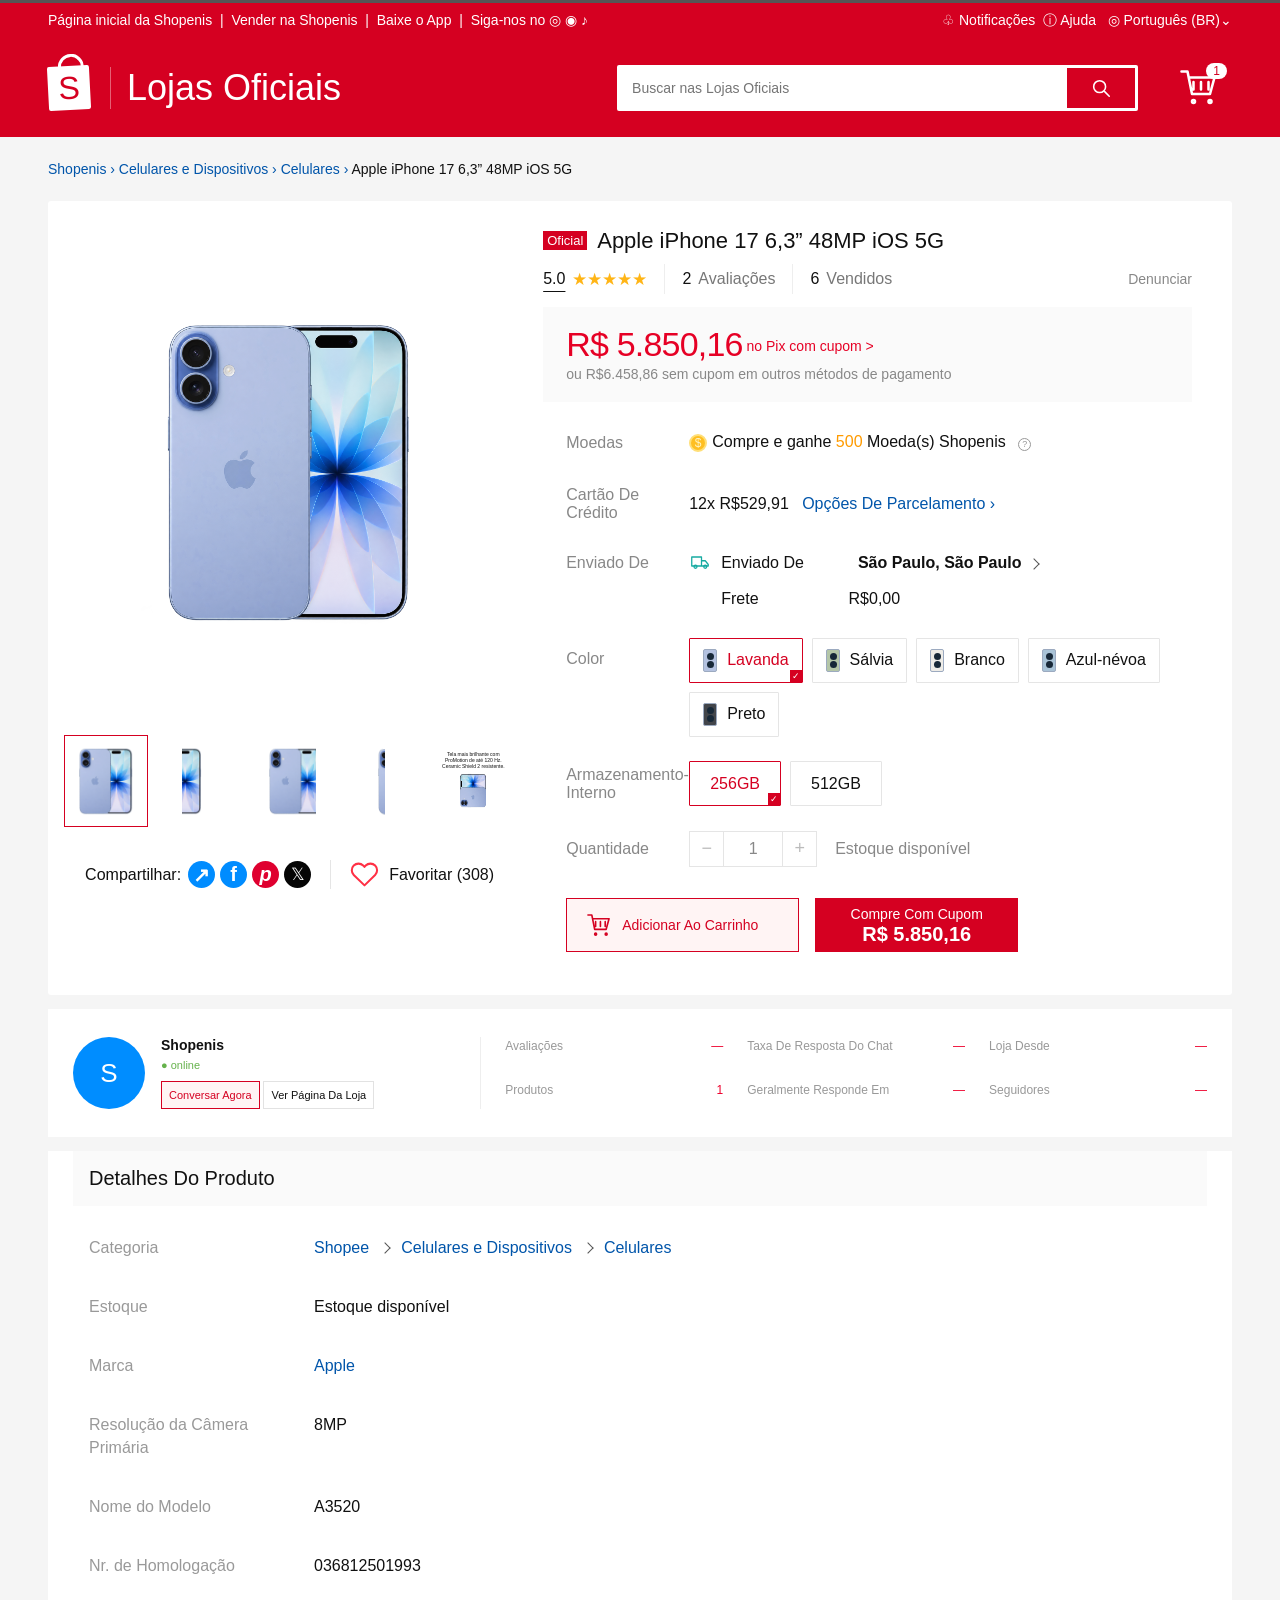
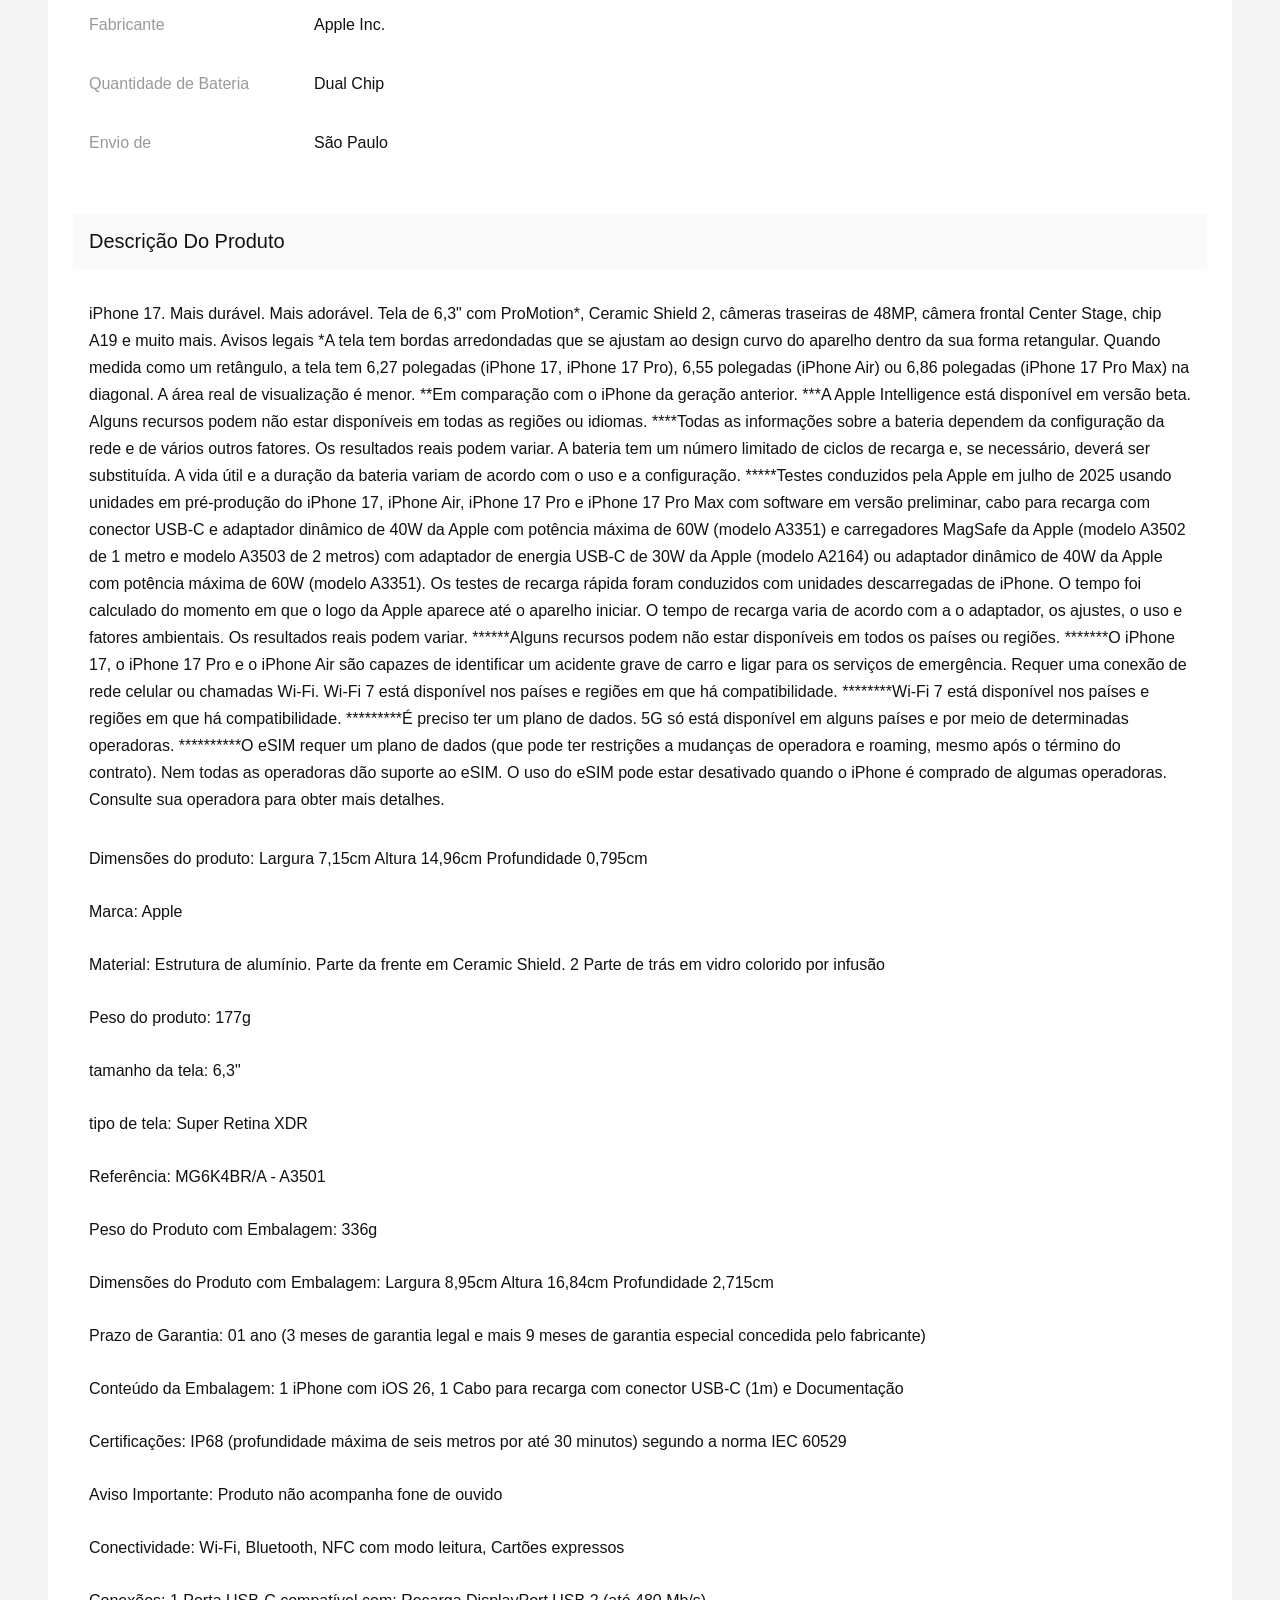
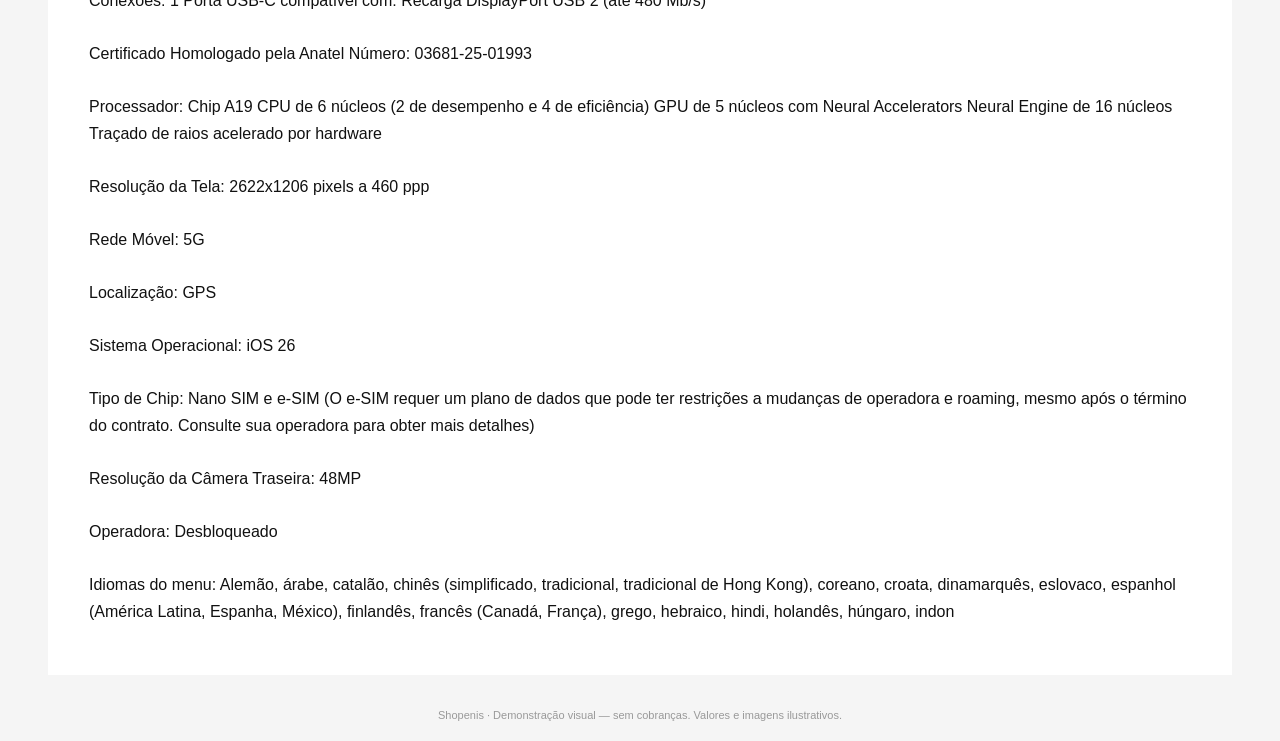
==== index.html @ 7eb9c3ce "Create Shopenis visual checkout with standalone HTML preview" ====
<!doctype html><html lang="pt-BR"><head><meta charset="UTF-8"><meta name="viewport" content="width=device-width,initial-scale=1"><title>Shopenis | iPhone 17</title><link rel="stylesheet" href="style.css"></head><body>
<header id="header"><div class="topbar wrap"><span>Página inicial da Shopenis &nbsp;|&nbsp; Vender na Shopenis &nbsp;|&nbsp; Baixe o App &nbsp;|&nbsp; Siga-nos no ◎ ◉ ♪</span><span>♧ Notificações &nbsp;ⓘ Ajuda &nbsp; ◎ Português (BR)⌄</span></div><div class="masthead wrap"><a href="./" class="brand"><span class="bag">S</span><span id="brand-title">Lojas Oficiais</span></a><span id="page-title"></span><form class="search" role="search"><input aria-label="Buscar na loja" placeholder="Buscar nas Lojas Oficiais"><button aria-label="Buscar"><svg class="icon" viewBox="0 0 24 24" aria-hidden="true"><circle cx="10.5" cy="10.5" r="6.5"/><path d="m16 16 5 5"/></svg></button></form><button id="cart-icon" aria-label="Ver carrinho"><svg class="icon" viewBox="0 0 24 24" aria-hidden="true"><circle cx="9" cy="21" r="1"/><circle cx="20" cy="21" r="1"/><path d="M1 1h4l3 15h12l3-11H6M9 8v5m5-5v5m5-5v5"/></svg><sup>1</sup></button></div></header>
<main class="wrap">
<section id="product"><p class="breadcrumb">Shopenis › Celulares e Dispositivos › Celulares › <span>Apple iPhone 17 6,3” 48MP iOS 5G</span></p><div class="product-panel white"><div class="gallery"><div class="product-art"><img id="product-image" class="product-image" src="assets/iphone-blue.png" alt="iPhone 17 azul-lavanda, vista frontal e traseira" width="1200" height="1234"></div><div class="thumbs"><button class="chosen" aria-label="Vista principal" data-view="pair"><img src="assets/iphone-blue.png" alt="" width="80" height="80"></button><button aria-label="Vista frontal" data-view="front"><span class="photo-crop front-crop"><img src="assets/iphone-blue.png" alt=""></span></button><button aria-label="Vista traseira" data-view="back"><span class="photo-crop back-crop"><img src="assets/iphone-blue.png" alt=""></span></button><button aria-label="Vista lateral" data-view="side"><span class="photo-crop side-crop"><img src="assets/iphone-blue.png" alt=""></span></button><button aria-label="Detalhe" data-view="detail"><span class="detail-thumb"><small>Tela mais brilhante com<br>ProMotion de até 120 Hz.<br>Ceramic Shield 2 resistente.</small><img src="assets/iphone-blue.png" alt=""></span></button></div><div class="social">Compartilhar: <span class="social-links"><a href="https://www.messenger.com/" aria-label="Messenger">↗</a><a href="https://www.facebook.com/" aria-label="Facebook">f</a><a href="https://www.pinterest.com/" aria-label="Pinterest">p</a><a href="https://x.com/" aria-label="X">𝕏</a></span><i></i><button id="favorite" aria-pressed="false"><svg class="icon" viewBox="0 0 24 24" aria-hidden="true"><path d="M20.8 4.6a5.5 5.5 0 0 0-7.8 0L12 5.7l-1.1-1.1a5.5 5.5 0 0 0-7.8 7.8L12 21l8.8-8.6a5.5 5.5 0 0 0 0-7.8Z"/></svg><span>Favoritar (308)</span></button></div></div><div class="product-info"><h1><small>Oficial</small> Apple iPhone 17 6,3” 48MP iOS 5G</h1><div class="reviews"><u>5.0</u> <span>★★★★★</span><i></i> 2 <em>Avaliações</em><i></i> 6 <em>Vendidos</em><button>Denunciar</button></div><div class="price-box"><div><strong id="price"></strong> <span>no Pix com cupom &gt;</span></div><small>ou R$6.458,86 sem cupom em outros métodos de pagamento</small></div><div class="info-row"><label>Moedas</label><div><span class="coin">$</span>Compre e ganhe <span class="gold">500</span> Moeda(s) Shopenis <span class="hint">?</span></div></div><div class="info-row"><label>Cartão De<br>Crédito</label><div>12x R$529,91 &nbsp; <a>Opções De Parcelamento ›</a></div></div><div class="info-row shipping"><label>Enviado De</label><div><p><svg class="icon" viewBox="0 0 24 24" aria-hidden="true"><path d="M1 4h13v12H1zM14 9h5l4 5v2h-9"/><circle cx="6" cy="17" r="2"/><circle cx="19" cy="17" r="2"/></svg> Enviado De <b>São Paulo, São Paulo <span class="breadcrumb-chevron"></span></b></p><p>Frete <span class="freight-price">R$0,00</span></p></div></div><div class="info-row"><label>Color</label><div id="colors" class="options"></div></div><div class="info-row"><label>Armazenamento-<br>Interno</label><div class="options"><button class="option selected" data-gb="256" aria-pressed="true">256GB</button><button class="option" data-gb="512" aria-pressed="false">512GB</button></div></div><div class="info-row"><label>Quantidade</label><div class="quantity"><button data-qty="-1" aria-label="Diminuir quantidade">−</button><span class="qty">1</span><button data-qty="1" aria-label="Aumentar quantidade">+</button><small>Estoque disponível</small></div></div><div class="buy-actions"><button class="outline" id="add-cart"><svg class="icon" viewBox="0 0 24 24" aria-hidden="true"><circle cx="9" cy="21" r="1"/><circle cx="20" cy="21" r="1"/><path d="M1 1h4l3 15h12l3-11H6M9 8v5m5-5v5m5-5v5"/></svg> Adicionar Ao Carrinho</button><button class="primary red" id="to-address">Compre Com Cupom<br><b class="buy-price"></b></button></div></div></div><div class="seller white"><div class="seller-name"><div class="avatar">S</div><div><b>Shopenis</b><small>● online</small><button class="outline">Conversar Agora</button> <button>Ver Página Da Loja</button></div></div><div class="seller-stats"><p>Avaliações <span>—</span></p><p>Taxa De Resposta Do Chat <span>—</span></p><p>Loja Desde <span>—</span></p><p>Produtos <span>1</span></p><p>Geralmente Responde Em <span>—</span></p><p>Seguidores <span>—</span></p></div></div><div class="details white"><h2>Detalhes Do Produto</h2><dl class="specifications">
<dt>Categoria</dt><dd><a href="https://shopee.com.br/">Shopee</a> <span class="breadcrumb-chevron" aria-hidden="true"></span> <a href="https://shopee.com.br/Celulares-e-Dispositivos-cat.11059988">Celulares e Dispositivos</a> <span class="breadcrumb-chevron" aria-hidden="true"></span> <a href="https://shopee.com.br/Celulares-cat.11059988.11060166">Celulares</a></dd>
<dt>Estoque</dt><dd>Estoque disponível</dd><dt>Marca</dt><dd><a href="https://shopee.com.br/search?brands=1189223">Apple</a></dd><dt>Resolução da Câmera Primária</dt><dd>8MP</dd><dt>Nome do Modelo</dt><dd>A3520</dd><dt>Nr. de Homologação</dt><dd>036812501993</dd><dt>Fabricante</dt><dd>Apple Inc.</dd><dt>Quantidade de Bateria</dt><dd>Dual Chip</dd><dt>Envio de</dt><dd>São Paulo</dd></dl>
<h2>Descrição Do Produto</h2><div class="product-description">
<p class="legal-copy">iPhone 17. Mais durável. Mais adorável. Tela de 6,3" com ProMotion*, Ceramic Shield 2, câmeras traseiras de 48MP, câmera frontal Center Stage, chip A19 e muito mais. Avisos legais *A tela tem bordas arredondadas que se ajustam ao design curvo do aparelho dentro da sua forma retangular. Quando medida como um retângulo, a tela tem 6,27 polegadas (iPhone 17, iPhone 17 Pro), 6,55 polegadas (iPhone Air) ou 6,86 polegadas (iPhone 17 Pro Max) na diagonal. A área real de visualização é menor. **Em comparação com o iPhone da geração anterior. ***A Apple Intelligence está disponível em versão beta. Alguns recursos podem não estar disponíveis em todas as regiões ou idiomas. ****Todas as informações sobre a bateria dependem da configuração da rede e de vários outros fatores. Os resultados reais podem variar. A bateria tem um número limitado de ciclos de recarga e, se necessário, deverá ser substituída. A vida útil e a duração da bateria variam de acordo com o uso e a configuração. *****Testes conduzidos pela Apple em julho de 2025 usando unidades em pré-produção do iPhone 17, iPhone Air, iPhone 17 Pro e iPhone 17 Pro Max com software em versão preliminar, cabo para recarga com conector USB-C e adaptador dinâmico de 40W da Apple com potência máxima de 60W (modelo A3351) e carregadores MagSafe da Apple (modelo A3502 de 1 metro e modelo A3503 de 2 metros) com adaptador de energia USB-C de 30W da Apple (modelo A2164) ou adaptador dinâmico de 40W da Apple com potência máxima de 60W (modelo A3351). Os testes de recarga rápida foram conduzidos com unidades descarregadas de iPhone. O tempo foi calculado do momento em que o logo da Apple aparece até o aparelho iniciar. O tempo de recarga varia de acordo com a o adaptador, os ajustes, o uso e fatores ambientais. Os resultados reais podem variar. ******Alguns recursos podem não estar disponíveis em todos os países ou regiões. *******O iPhone 17, o iPhone 17 Pro e o iPhone Air são capazes de identificar um acidente grave de carro e ligar para os serviços de emergência. Requer uma conexão de rede celular ou chamadas Wi-Fi. Wi-Fi 7 está disponível nos países e regiões em que há compatibilidade. ********Wi-Fi 7 está disponível nos países e regiões em que há compatibilidade. *********É preciso ter um plano de dados. 5G só está disponível em alguns países e por meio de determinadas operadoras. **********O eSIM requer um plano de dados (que pode ter restrições a mudanças de operadora e roaming, mesmo após o término do contrato). Nem todas as operadoras dão suporte ao eSIM. O uso do eSIM pode estar desativado quando o iPhone é comprado de algumas operadoras. Consulte sua operadora para obter mais detalhes.</p>
<p>Dimensões do produto: Largura 7,15cm Altura 14,96cm Profundidade 0,795cm</p>
<p>Marca: Apple</p>
<p>Material: Estrutura de alumínio. Parte da frente em Ceramic Shield. 2 Parte de trás em vidro colorido por infusão</p>
<p>Peso do produto: 177g</p>
<p>tamanho da tela: 6,3"</p>
<p>tipo de tela: Super Retina XDR</p>
<p>Referência: MG6K4BR/A - A3501</p>
<p>Peso do Produto com Embalagem: 336g</p>
<p>Dimensões do Produto com Embalagem: Largura 8,95cm Altura 16,84cm Profundidade 2,715cm</p>
<p>Prazo de Garantia: 01 ano (3 meses de garantia legal e mais 9 meses de garantia especial concedida pelo fabricante)</p>
<p>Conteúdo da Embalagem: 1 iPhone com iOS 26, 1 Cabo para recarga com conector USB‑C (1m) e Documentação</p>
<p>Certificações: IP68 (profundidade máxima de seis metros por até 30 minutos) segundo a norma IEC 60529</p>
<p>Aviso Importante: Produto não acompanha fone de ouvido</p>
<p>Conectividade: Wi-Fi, Bluetooth, NFC com modo leitura, Cartões expressos</p>
<p>Conexões: 1 Porta USB‑C compatível com: Recarga DisplayPort USB 2 (até 480 Mb/s)</p>
<p>Certificado Homologado pela Anatel Número: 03681-25-01993</p>
<p>Processador: Chip A19 CPU de 6 núcleos (2 de desempenho e 4 de eficiência) GPU de 5 núcleos com Neural Accelerators Neural Engine de 16 núcleos Traçado de raios acelerado por hardware</p>
<p>Resolução da Tela: 2622x1206 pixels a 460 ppp</p>
<p>Rede Móvel: 5G</p>
<p>Localização: GPS</p>
<p>Sistema Operacional: iOS 26</p>
<p>Tipo de Chip: Nano SIM e e-SIM (O e-SIM requer um plano de dados que pode ter restrições a mudanças de operadora e roaming, mesmo após o término do contrato. Consulte sua operadora para obter mais detalhes)</p>
<p>Resolução da Câmera Traseira: 48MP</p>
<p>Operadora: Desbloqueado</p>
<p>Idiomas do menu: Alemão, árabe, catalão, chinês (simplificado, tradicional, tradicional de Hong Kong), coreano, croata, dinamarquês, eslovaco, espanhol (América Latina, Espanha, México), finlandês, francês (Canadá, França), grego, hebraico, hindi, holandês, húngaro, indon</p>
</div></div></section>
<section id="cart" class="hidden"><div class="cart-head white"><span>□ &nbsp; Produtos</span><span>Preço Unitário</span><span>Quantidade</span><span>Preço Total</span><span>Ações</span></div><div class="white cart-body"><div class="store-line">☑ &nbsp; <small>Lojas Oficiais</small> Shopenis ▣</div><div class="cart-item"><div class="cart-product">☑ <span class="tiny-phone phone-color"></span> Apple iPhone 17 6,3” 48MP iOS 5G <small>Variações: <span class="variant"></span><button id="edit-product">Alterar</button></small></div><div class="unit-price"></div><div class="quantity"><button data-qty="-1">−</button><span class="qty">1</span><button data-qty="1">+</button></div><div class="total-price accent"></div><button id="remove-cart">Excluir</button></div><div class="coupon-line">♧ &nbsp; Adicione o código do cupom de loja</div></div><div class="cart-bottom white"><div>♧ &nbsp; Cupom de Desconto <span>Cupom de Frete &nbsp; | &nbsp; Trocar cupom</span></div><div class="coins">□ &nbsp; 🟡 Moedas Shopenis &emsp; Saldo de moedas insuficiente</div><div class="cart-total"><span>☑ &nbsp; Selecionar Tudo (1)</span><div>Total (<span class="qty">1</span> item): <strong class="total-price accent"></strong> <button class="primary" id="cart-continue">Continuar</button></div></div></div></section>
<section id="checkout" class="hidden"><div class="address-block white"><h2>📍 Endereço De Entrega</h2><p id="delivery-text"></p><button class="link" id="change-address">Trocar</button></div><div class="order white"><div class="order-head"><h2>Produtos Pedidos</h2><span>Preço unitário</span><span>Quantia</span><span>Subtotal de itens</span></div><div class="store-line"><small>Lojas Oficiais</small> Shopenis &emsp; <a>▣ conversar agora</a></div><div class="order-item"><div><span class="tiny-phone phone-color"></span> Apple iPhone 17 6,3” 48MP iOS 5G <small class="variant"></small></div><span class="unit-price"></span><span class="qty">1</span><span class="total-price"></span></div><div class="order-coupon">Selecione Cupom</div><div class="order-message"><span>Mensagem para o vendedor: <input placeholder="Digite aqui" aria-label="Mensagem para o vendedor"></span><span>Frete &emsp; R$0,00</span></div><div class="order-total">Total do Pedido (<span class="qty">1</span> item): &nbsp; <strong class="total-price accent"></strong></div></div><div class="white checkout-row"><h2>CPF</h2><span>Será solicitado no pagamento</span></div><div class="white"><div class="checkout-row"><h2>♧ Cupom de Desconto</h2><span>Selecione Cupom</span></div><div class="checkout-row coins"><h2>🟡 Moedas Shopenis</h2><span>Sem moedas para aplicar</span></div></div><div class="payment white"><div class="payment-top"><h2>Método de pagamento</h2><div class="payment-options"><button class="option" data-payment="Google Pay Pix">▣ Google Pay Pix</button><button class="option" data-payment="Google Pay">▣ Google Pay</button><button class="option" data-payment="Combinar 2 Cartões">▣ Combinar 2 Cartões</button><button class="option selected" data-payment="Pix" aria-pressed="true">▣ Pix</button><button class="option" data-payment="Cartão de Crédito">▣ Cartão de Crédito</button><button class="option" data-payment="Cartão Débito Virtual CAIXA Elo">Cartão Débito Virtual CAIXA Elo</button><button class="option" data-payment="Boleto Bancário">▣ Boleto Bancário</button></div></div><div class="payment-detail"><span>◯</span><span class="payment-symbol">◈</span><span id="payment-name">Pix</span></div><div class="payment-final"><span>Total do pagamento <strong class="total-price accent"></strong></span><button class="primary" id="finish">Fazer pedido</button></div><p id="result" role="status"></p></div><button class="link back-product">← Voltar ao produto</button></section>
<footer>Shopenis · Demonstração visual — sem cobranças. Valores e imagens ilustrativos.</footer></main>
<dialog id="address-dialog" aria-labelledby="address-title"><form id="address-form"><h2 id="address-title">Novo Endereço</h2><p>Para realizar o pedido, adicione um endereço de entrega</p><div class="fields"><input name="name" autocomplete="name" aria-label="Nome completo" placeholder="Nome Completo" required minlength="3"><input name="phone" autocomplete="tel" type="tel" aria-label="Número de telefone" placeholder="Número de Telefone" required pattern="[0-9 ()+\-]{10,20}"><input class="full" name="cep" autocomplete="postal-code" aria-label="CEP" placeholder="CEP" required pattern="[0-9]{5}-?[0-9]{3}" maxlength="9"><input class="full" name="city" aria-label="Estado e cidade" placeholder="Estado - Cidade" required><input class="full" name="district" aria-label="Bairro" placeholder="Bairro" required><input class="full" name="street" autocomplete="address-line1" aria-label="Rua ou avenida" placeholder="Rua / Avenida" required><div class="number full"><input name="number" aria-label="Número" placeholder="Número" required><label><input id="no-number" type="checkbox"> Sem Número</label></div><input class="full" name="extra" aria-label="Complemento" placeholder="Complemento"></div><div class="dialog-actions"><button type="button" id="cancel-address">Cancelar</button><button class="primary">Enviar</button></div></form></dialog><script src="app.js"></script></body></html>
---- style.css ----
*{box-sizing:border-box}body{margin:0;background:#f5f5f5;color:#111;font:14px Arial,Helvetica,sans-serif}button,input{font:inherit}button{cursor:pointer;background:white;border:1px solid #e2e2e2;color:inherit;padding:9px 14px}button:hover{filter:brightness(.98)}a,.link{color:#0055aa;text-decoration:none;cursor:pointer}.wrap{width:calc(100% - 96px);max-width:1400px;margin:auto}header{background:#d50021;color:white;border-top:3px solid #555}.topbar{display:flex;justify-content:space-between;height:36px;align-items:flex-start;padding-top:9px;font-size:14px;white-space:nowrap;gap:20px}.masthead{height:98px;display:flex;align-items:center;gap:26px}.brand{color:inherit;display:flex;align-items:center;gap:20px;font-size:36px;white-space:nowrap;font-weight:500}.bag{display:inline-flex;align-items:center;justify-content:center;width:42px;height:44px;background:white;color:#d50021;font-size:32px;position:relative;border-radius:2px;transform:rotate(-3deg)}.bag:before{content:'';position:absolute;width:20px;height:17px;border:3px solid white;border-bottom:0;border-radius:14px 14px 0 0;left:11px;top:-12px}.brand>span+span{border-left:1px solid #ffffff60;padding-left:16px}.search{margin-left:auto;width:44%;display:flex;background:white;padding:3px;height:46px;border-radius:2px}.search input{border:0;flex:1;min-width:0;padding:10px 12px;font-size:14px;outline:none}.search button{background:#d50021;color:white;border:0;width:68px;display:grid;place-items:center;padding:0}.icon{width:22px;height:22px;display:inline-block;vertical-align:middle;fill:none;stroke:currentColor;stroke-width:1.7;stroke-linecap:round;stroke-linejoin:round}#cart-icon{background:transparent;border:0;color:white;position:relative;padding:10px 16px}#cart-icon .icon{width:36px;height:36px}sup{font-size:12px;background:white;color:#d50021;border-radius:20px;position:absolute;right:5px;top:3px;padding:1px 7px}.breadcrumb{font-size:14px;color:#0055aa;margin:23px 0;line-height:18px}.breadcrumb span{color:#111}.white{background:white;margin-bottom:14px}.product-panel{display:grid;grid-template-columns:39% minmax(0,1fr);gap:24px;padding:26px 40px 29px 16px;min-height:794px;border-radius:3px}.product-info{padding:0}h1{font-size:22px;line-height:28px;font-weight:500;margin:0 0 10px}h1 small,.store-line small{background:#d50021;color:white;font-size:13px;padding:2px 4px;margin-right:5px;vertical-align:3px}.reviews{display:flex;gap:7px;align-items:center;font-size:16px;height:28px}.reviews u{text-underline-offset:7px}.reviews>span{color:#ffb516;letter-spacing:0;font-size:17px}.reviews em{font-style:normal;color:#777;font-size:16px}.reviews i{height:30px;border-left:1px solid #eee;margin:0 10px}.reviews button{margin-left:auto;border:0;color:#888;font-size:14px;padding:0}.price-box{background:#fafafa;padding:17px 23px;margin:14px 0 10px;min-height:93px}.price-box strong{font-size:34px;line-height:40px;color:#e60025;font-weight:500;letter-spacing:-.8px}.price-box span{font-size:14px;color:#e60025;vertical-align:5px}.price-box small{color:#888;font-size:14px;line-height:21px}.info-row{display:flex;align-items:center;min-height:64px;padding:12px 23px;font-size:14px}.info-row>label{color:#888;width:123px;flex-shrink:0;line-height:18px}.gold{color:#ff9b00}.coin{background:#ffbf21;border:2px solid #ffdf78;color:#fff4c4;width:18px;height:18px;display:inline-flex;align-items:center;justify-content:center;border-radius:50%;font-size:12px;vertical-align:middle;margin-right:5px}.hint{color:#999;border:1px solid #999;border-radius:50%;font-size:9px;display:inline-grid;place-items:center;width:13px;height:13px;margin-left:8px}.shipping{align-items:flex-start;padding-top:20px;padding-bottom:15px;min-height:107px}.shipping p{margin:0 0 18px;display:flex;align-items:center;gap:10px}.shipping p:last-child{margin-left:32px;margin-bottom:0}.shipping b{font-weight:600;color:#111;margin-left:32px}.shipping .icon{color:#16aaa1;width:22px;height:18px}.shipping .freight-price{margin-left:80px}.options{display:flex;flex-wrap:wrap;gap:9px}.option{padding:12px 20px;border:1px solid #e5e5e5;background:white;font-size:14px;position:relative;min-height:45px;border-radius:1px;line-height:19px}.option.selected{border-color:#d50021;color:#d50021}.option.selected:after{content:'✓';position:absolute;right:0;bottom:0;background:#d50021;color:white;font-size:9px;padding:0 2px;line-height:12px}.option .tiny-phone{margin-right:10px;width:14px;height:23px;border-radius:2px;vertical-align:middle}#colors{max-width:490px}#colors .option{padding:10px 13px}.quantity{display:flex;align-items:center}.quantity button,.quantity>.qty{height:36px;width:35px;padding:6px;border:1px solid #e5e5e5;text-align:center;color:#bbb;font-size:18px}.quantity .qty{border-left:0;border-right:0;width:58px;color:#888;line-height:22px;font-size:16px}.quantity small{font-size:14px;color:#888;margin-left:18px}.buy-actions{display:flex;gap:16px;margin:20px 23px 0}.primary{background:#f34b2b;border:1px solid #f34b2b;color:white;min-height:40px;padding:10px 28px}.primary.red{background:#d50021;border-color:#d50021;min-width:203px;padding:5px 23px;font-size:14px;line-height:20px}.buy-price{font-size:20px}.outline{border:1px solid #d50021;color:#d50021;background:#fff4f4}.buy-actions .outline{font-size:14px;min-height:54px;display:flex;align-items:center;gap:12px;padding:12px 20px}.buy-actions .icon{width:23px;height:23px}.gallery{min-width:0}.product-art{height:490px;position:relative;display:flex;justify-content:center;align-items:center;isolation:isolate}.product-image{width:100%;height:100%;object-fit:contain;padding:44px 65px 48px;display:block}.phone-back{height:355px;width:174px;background:linear-gradient(120deg,#cad6ed,#9eafca);border:2px solid #8693ac;border-radius:30px;z-index:2;position:relative;box-shadow:inset 2px 0 3px white,2px 2px 3px #999}.phone-front{height:355px;width:170px;border:4px solid #222;border-radius:30px;margin-left:-58px;position:relative;overflow:hidden;background:linear-gradient(145deg,#e6f4f9,#70a6cf 46%,#e3edfa 50%,#9ebce4 80%);box-shadow:1px 0 2px #777}.phone-front>i{position:absolute;top:8px;left:48px;background:#111;width:55px;height:15px;border-radius:20px}.screen-flower{position:absolute;width:250px;height:300px;left:-40px;top:65px;background:repeating-conic-gradient(from 25deg at 50% 50%,#bcdff500 0deg,#104c86 30deg,#cbe6fc 48deg,#f5f8ff 53deg,#4786ba 70deg);border-radius:50%;transform:scaleX(.7)}.lenses{position:absolute;left:9px;top:12px;display:grid;gap:5px}.lenses i{width:37px;height:37px;border-radius:50%;border:3px solid #677a95;background:radial-gradient(circle,#25415f 10%,#0a182a 35%,#283444 45%,#091019 65%);box-shadow:0 0 1px white}.flash{position:absolute;left:58px;top:45px;background:#fff2ce;border-radius:50%;width:10px;height:10px}.apple{color:#7791b3;position:absolute;font-size:32px;top:45%;left:45%}.thumbs{display:flex;justify-content:space-between;gap:8px;height:92px;padding:0;position:relative;margin-top:18px}.thumbs button{width:92px;height:92px;display:flex;align-items:center;justify-content:center;border-color:transparent;padding:6px}.thumbs button.chosen{border-color:#d50021}.tiny-phone{display:inline-block;width:30px;height:56px;background:#b5c6df;border:1px solid #9caac0;border-radius:6px;vertical-align:middle;position:relative;flex-shrink:0}.tiny-phone:before{content:'';width:7px;height:7px;position:absolute;left:3px;top:3px;background:#172838;border-radius:50%;box-shadow:0 8px #172838}.tiny-phone.front{background:linear-gradient(130deg,#d9edf7,#367ead,#d9edf7)}.side-phone{width:6px;height:60px;background:#b4bfd1}.horizontal{transform:rotate(90deg)}.social{display:flex;align-items:center;justify-content:center;gap:7px;margin-top:33px;font-size:16px;white-space:nowrap}.social-links{display:flex;gap:5px}.social-links a{width:27px;height:27px;border-radius:50%;background:#008cff;color:white;display:grid;place-items:center;font-size:20px;font-weight:700}.social-links a:nth-child(3){background:#df002f;font-style:italic}.social-links a:nth-child(4){background:#050505;font-size:17px;font-weight:400}.social i{border-left:1px solid #e5e5e5;height:29px;margin:0 12px}.social button{border:0;padding:0;background:none;font-size:16px;display:flex;gap:10px;align-items:center}.social button .icon{width:29px;height:29px;color:#ff3045}.seller{padding:28px 25px;display:flex;gap:24px}.seller-name{display:flex;align-items:center;gap:16px;width:36%;border-right:1px solid #eee;padding-right:18px}.avatar{width:72px;height:72px;flex-shrink:0;border-radius:50%;background:#008dff;color:white;display:grid;place-items:center;font-size:26px}.seller-name small{display:block;color:#65b24b;font-size:11px;margin:6px 0 10px}.seller-name button{font-size:11px;padding:7px}.seller-stats{flex:1;display:grid;grid-template-columns:repeat(3,1fr);gap:16px 24px;color:#999;font-size:12px}.seller-stats p{margin:2px 0}.seller-stats span{float:right;color:#ee002d}.details{padding:0 25px 24px}.details h2{background:#fafafa;padding:14px 16px;font-size:20px;line-height:27px;font-weight:500;margin:0}.specifications{display:grid;grid-template-columns:225px minmax(0,1fr);row-gap:36px;padding:30px 16px 60px;margin:0;font-size:16px;line-height:23px}.specifications dt{color:#999;padding-right:50px}.specifications dd{margin:0;overflow-wrap:anywhere}.specifications dd:first-of-type{display:flex;align-items:center;flex-wrap:wrap;gap:8px}.breadcrumb-chevron{width:8px;height:8px;display:inline-block;border-right:1px solid #555;border-top:1px solid #555;transform:rotate(45deg);margin:0 4px}.product-description{padding:31px 16px 0;font-size:16px;line-height:27px;overflow-wrap:anywhere}.product-description p{padding:0;margin:0 0 26px;line-height:27px}.product-description .legal-copy{margin-bottom:32px}h2{font-size:16px;font-weight:400;margin:0}.hidden{display:none!important}footer{font-size:11px;color:#999;text-align:center;padding:20px}
.cart-mode header,.checkout-mode header{background:white;color:#ee4d2d;border-top:3px solid #444}.cart-mode .topbar,.checkout-mode .topbar{color:white;position:relative}.cart-mode header:before,.checkout-mode header:before{content:'';position:absolute;top:3px;width:100%;height:29px;background:linear-gradient(#ff6038,#f33f25)}.cart-mode .masthead,.checkout-mode .masthead{height:84px}.cart-mode .brand,.checkout-mode .brand{font-size:24px}.cart-mode .bag,.checkout-mode .bag{background:#ee4d2d;color:white}.cart-mode .bag:before,.checkout-mode .bag:before{border-color:#ee4d2d}.cart-mode .brand>span+span,.checkout-mode .brand>span+span{border:0;padding:0}#page-title{border-left:1px solid #ee4d2d;padding-left:14px;font-size:16px}.product-mode #page-title{display:none}.cart-mode .search{border:1px solid #ee4d2d}.cart-mode .search button{background:#ee4d2d}.cart-mode #cart-icon,.checkout-mode #cart-icon,.checkout-mode .search{display:none}.cart-mode main,.checkout-mode main{padding-top:18px}.cart-head{padding:16px 30px;display:grid;grid-template-columns:50% 15% 15% 12% 8%;color:#888;font-size:11px}.cart-head span:first-child{color:#222}.store-line{padding:17px 30px;border-bottom:1px solid #eee}.cart-item{display:grid;grid-template-columns:50% 15% 15% 12% 8%;align-items:center;padding:25px 30px;min-height:120px;font-size:11px}.cart-product{display:flex;align-items:center;gap:18px}.cart-product>small{color:#888;font-size:10px}.cart-product small span{display:block;margin-top:5px}.cart-product small button{border:0;color:#0055a8;padding:5px 0}.accent{color:#ee4d2d}.cart-item>button{border:0;font-size:11px;color:#0055a8;padding:0}.coupon-line{border-top:1px solid #eee;padding:18px 30px;color:#0055a8;font-size:11px}.cart-bottom{margin-top:22px}.cart-bottom>div{padding:14px 30px;border-bottom:1px dashed #eee}.cart-bottom>div:first-child{text-align:right}.cart-bottom>div:first-child span{margin-left:45px;color:#0055a8;font-size:11px}.coins{color:#aaa}.cart-bottom>.coins{text-align:right;font-size:11px}.cart-total{display:flex;justify-content:space-between;align-items:center}.cart-total strong{font-size:19px;font-weight:400}.cart-total .primary{margin-left:12px;min-width:170px}.address-block{border-top:3px solid transparent;border-image:repeating-linear-gradient(120deg,#8ac7d9 0 18px,white 18px 30px,#ef9b9f 30px 50px,white 50px 64px) 3;padding:24px}.address-block h2{color:#ee4d2d;margin-bottom:15px}.address-block p{white-space:pre-line;line-height:1.7}.link{border:0;background:transparent;padding:0;font-size:11px}.order-head{display:grid;grid-template-columns:60% 15% 10% 15%;align-items:center;padding:30px 24px}.order-head>span{font-size:11px;color:#777}.order .store-line{border:0;padding:20px 24px}.order .store-line a{color:#00a69a}.order-item{display:grid;grid-template-columns:60% 15% 10% 15%;align-items:center;padding:15px 30px 30px;font-size:11px}.order-item>div{display:flex;gap:18px;align-items:center}.order-item .variant{color:#888}.order-coupon{border-block:1px solid #eee;text-align:right;padding:25px;color:#0055a8;font-size:11px}.order-message{padding:22px;display:flex;justify-content:space-between;background:#fafdfe;font-size:11px;border-bottom:1px dashed #ddd}.order-message input{padding:8px;border:1px solid #ddd;margin-left:8px;max-width:150px}.order-total{text-align:right;padding:24px;background:#fafdfe;font-size:11px}.order-total strong{font-size:17px}.checkout-row{padding:25px;display:flex;justify-content:space-between;align-items:center;border-bottom:1px solid #eee}.checkout-row>span{font-size:11px;color:#888}.checkout-row.coins{justify-content:flex-start;gap:24px}.checkout-row.coins h2{color:#333}.payment-top{display:flex;align-items:center;gap:24px;padding:20px 25px;border-bottom:1px solid #eee}.payment-top h2{flex-shrink:0}.payment-options{display:flex;gap:6px;flex-wrap:wrap}.payment-options .option{font-size:10px;padding:10px}.payment-detail{display:flex;align-items:center;gap:24px;padding:25px 20%;font-size:11px}.payment-symbol{font-size:26px;background:#f8f8f8;border:1px solid #eee;color:#00a99c;padding:5px}.payment-final{padding:25px;background:#fffefa;display:flex;align-items:center;justify-content:flex-end;gap:30px}.payment-final strong{font-size:24px;font-weight:400;margin-left:20px}#result{padding:0 25px 15px;margin:0;color:#777;font-size:11px}dialog{padding:25px 24px;width:420px;border:0;border-radius:3px;box-shadow:0 2px 5px #4446;color:#444}dialog::backdrop{background:#0006}dialog h2{font-size:16px;margin-bottom:8px}dialog form>p{font-size:10px;margin:0 0 20px}.fields{display:grid;grid-template-columns:1fr 1fr;gap:17px 14px}.fields>input,.number>input{width:100%;border:1px solid #ddd;padding:10px 8px;font-size:11px;min-width:0;border-radius:0;height:34px}.fields input::placeholder{color:#b3b3b3}.full{grid-column:1/-1}.number{display:flex;align-items:center;gap:8px}.number>input{flex:1;min-width:0}.number label{white-space:nowrap;font-size:11px;display:flex;align-items:center;gap:5px}.number input[type=checkbox]{margin:0;accent-color:#ee4d2d}.dialog-actions{display:flex;justify-content:flex-end;gap:14px;margin-top:17px}.dialog-actions>button{width:118px;border:0}.dialog-actions .primary{padding:8px}input:focus-visible,button:focus-visible{outline:2px solid #f7a18b;outline-offset:2px}body:has(dialog[open]){overflow:hidden}
.checkout-mode .wrap,.cart-mode .wrap{max-width:1200px}.cart-mode .bag,.checkout-mode .bag{transform:none}.cart-mode .topbar,.checkout-mode .topbar{height:29px;padding-top:6px;font-size:11px}.cart-mode header,.checkout-mode header{font-size:12px}.cart-mode .masthead,.checkout-mode .masthead{height:84px}.cart-mode h1,.checkout-mode h1{font-size:16px}.cart-mode .tiny-phone,.checkout-mode .tiny-phone{width:25px;height:44px}.cart-mode .quantity button,.cart-mode .quantity .qty{height:26px;width:27px;font-size:12px;line-height:15px}.checkout-mode .option{font-size:11px;padding:9px 12px;min-height:32px}.checkout-mode .option.selected{border-color:#ee4d2d;color:#ee4d2d}.checkout-mode .option.selected:after{background:#ee4d2d}.checkout-mode .search,.cart-mode .search{height:36px}.fields input::placeholder{color:#b3b3b3}.dialog-actions>button{min-height:30px}.dialog-actions .primary{padding:6px}input:focus-visible,button:focus-visible{outline:2px solid #f7a18b;outline-offset:2px}body:has(dialog[open]){overflow:hidden}
@media(min-width:801px) and (max-width:1199px){.wrap{width:88%}.topbar{font-size:10px;height:26px;padding-top:7px}.masthead{height:70px;gap:17px}.brand{font-size:26px;gap:14px}.bag{width:29px;height:31px;font-size:24px}.bag:before{width:15px;height:13px;left:7px;top:-9px;border-width:2px}.search{height:34px;width:46%}.search input{font-size:10px}.search button{width:48px}#cart-icon .icon{width:26px;height:26px}.breadcrumb{font-size:10px;margin:16px 0;line-height:15px}.product-panel{padding:18px 28px 24px 12px;gap:18px;grid-template-columns:39% minmax(0,1fr);min-height:533px}h1{font-size:16px;line-height:20px;margin-bottom:7px}h1 small{font-size:9px;vertical-align:1px}.reviews{font-size:11px;height:20px;gap:4px}.reviews>span{font-size:12px}.reviews em,.reviews button{font-size:10px}.reviews i{height:20px;margin:0 7px}.price-box{padding:10px 16px;margin:10px 0 6px;min-height:64px}.price-box strong{font-size:24px;line-height:29px}.price-box span,.price-box small{font-size:10px;line-height:15px}.price-box span{vertical-align:3px}.info-row{font-size:10px;min-height:45px;padding:8px 16px}.info-row>label{width:83px;line-height:13px}.shipping{min-height:76px;padding-top:14px}.shipping p{gap:7px;margin-bottom:12px}.shipping b{margin-left:20px}.shipping p:last-child{margin-left:23px}.shipping .freight-price{margin-left:55px}.coin{width:13px;height:13px;font-size:9px;border-width:1px}.hint{width:10px;height:10px;font-size:7px}.options{gap:6px}.option{font-size:10px;padding:8px 14px;min-height:31px;line-height:14px}#colors .option{padding:7px 9px}#colors{max-width:340px}.option .tiny-phone{width:10px;height:16px;margin-right:7px}.quantity button,.quantity>.qty{height:25px;width:24px;font-size:13px;padding:4px}.quantity .qty{width:40px;font-size:11px;line-height:16px}.quantity small{font-size:10px;margin-left:12px}.buy-actions{gap:12px;margin:14px 16px 0}.buy-actions .outline{font-size:10px;min-height:38px;padding:8px 14px;gap:7px}.buy-actions .icon{width:17px;height:17px}.primary.red{min-width:142px;font-size:10px;line-height:14px;padding:4px 16px}.buy-price{font-size:14px}.product-art{height:345px}.product-image{padding:31px 45px 34px}.phone-back,.phone-front{height:245px;width:120px;border-radius:23px}.phone-front{margin-left:-40px}.thumbs{height:64px;margin-top:12px}.thumbs button{height:64px;width:64px;padding:4px}.social{font-size:11px;gap:5px;margin-top:23px}.social-links{gap:3px}.social-links a{width:19px;height:19px;font-size:14px}.social-links a:nth-child(4){font-size:12px}.social i{height:20px;margin:0 8px}.social button{font-size:11px;gap:7px}.social button .icon{width:20px;height:20px}.seller{font-size:11px;padding:22px}.seller-stats{font-size:10px;gap:12px}.avatar{width:54px;height:54px}.details{padding-inline:18px}.details h2{font-size:15px;line-height:20px;padding:11px 12px}.specifications{font-size:12px;line-height:17px;grid-template-columns:168px minmax(0,1fr);row-gap:27px;padding:23px 12px 45px}.specifications dt{padding-right:38px}.product-description{font-size:12px;line-height:20px;padding:23px 12px 0}.product-description p{line-height:20px}}
@media(max-width:800px){.wrap{width:94%}.topbar{height:27px;padding-top:7px;font-size:9px}.topbar>span:first-child{white-space:nowrap;overflow:hidden}.topbar>span:last-child{display:none}.masthead{height:74px;gap:14px}.brand{font-size:24px;gap:12px}.bag{width:29px;height:31px;font-size:24px}.bag:before{width:15px;height:13px;left:7px;top:-9px;border-width:2px}.search{width:43%;height:36px}.search input{font-size:11px}.search button{width:42px}#cart-icon{padding:6px}#cart-icon .icon{width:26px;height:26px}.breadcrumb{font-size:11px;line-height:17px;margin:16px 0}.product-panel{grid-template-columns:38% minmax(0,1fr);padding:18px 14px;gap:18px;min-height:0}h1{font-size:17px;line-height:24px}h1 small{font-size:10px;vertical-align:2px}.reviews{font-size:11px;gap:4px}.reviews em,.reviews button{font-size:10px}.reviews>span{font-size:13px}.reviews i{margin:0 5px;height:20px}.price-box{padding:12px;min-height:0}.price-box strong{font-size:26px;line-height:34px}.price-box span,.price-box small{font-size:11px;line-height:17px}.price-box span{vertical-align:2px}.info-row{font-size:11px;padding:9px 0;min-height:48px}.info-row>label{width:85px;font-size:11px}.shipping b{margin-left:0}.shipping p{gap:5px;font-size:10px}.shipping .freight-price{margin-left:40px}.option,#colors .option{font-size:11px;padding:8px 9px;min-height:32px;line-height:16px}.option .tiny-phone{width:10px;height:16px;margin-right:6px}.options{gap:6px}.coin{width:14px;height:14px;font-size:10px;border-width:1px}.quantity button,.quantity>.qty{height:27px;width:26px;font-size:13px;padding:4px}.quantity .qty{width:38px;font-size:12px;line-height:18px}.quantity small{font-size:10px;margin-left:8px}.buy-actions{margin:14px 0 0;gap:8px}.buy-actions .outline{font-size:10px;padding:8px 10px;min-height:40px;gap:4px}.primary.red{min-width:130px;padding:5px 12px;font-size:10px;line-height:14px}.buy-price{font-size:14px}.product-art{height:310px}.product-image{padding:22px 10px}.phone-back,.phone-front{height:220px;width:105px;border-radius:22px}.phone-front{margin-left:-40px}.thumbs{height:48px;gap:3px;margin-top:10px}.thumbs button{height:48px;width:20%;padding:3px}.tiny-phone{height:36px;width:20px}.social{font-size:10px;white-space:normal;flex-wrap:wrap;margin-top:20px;gap:4px}.social-links a{width:19px;height:19px;font-size:14px}.social-links a:nth-child(4){font-size:11px}.social button{font-size:10px;gap:4px}.social i{height:18px;margin:0 5px}.social button .icon{width:18px;height:18px}.seller{padding:18px;gap:18px}.seller-name{width:45%;gap:10px;font-size:11px}.avatar{width:48px;height:48px;font-size:20px}.seller-name button{font-size:9px;padding:5px}.seller-stats{grid-template-columns:repeat(2,1fr);font-size:10px;gap:12px}.details{padding:0 18px 22px}.details h2{font-size:18px;padding:13px 14px;line-height:25px}.specifications{grid-template-columns:170px minmax(0,1fr);font-size:14px;line-height:21px;row-gap:28px;padding:26px 14px 40px}.specifications dt{padding-right:25px}.product-description{font-size:14px;line-height:25px;padding:26px 14px 0}.product-description p{line-height:25px}.cart-head,.cart-item{padding:20px 12px}.cart-product{gap:8px}.cart-product>small{display:none}.cart-total .primary{min-width:100px}.order-head,.order-item{grid-template-columns:52% 18% 10% 20%}.payment-top{display:block}.payment-top h2{margin-bottom:15px}}
@media(max-width:560px){.masthead{height:auto;flex-wrap:wrap;padding-block:16px;gap:15px}.search{order:3;width:100%;height:36px}.brand{font-size:24px}.product-mode .brand{margin-right:auto}.product-panel{display:block;padding:12px}.gallery{padding:0}.product-art{height:330px}.product-image{padding:22px 40px}.thumbs{max-width:360px;margin:8px auto 0;height:62px}.thumbs button{height:62px}.social{margin:21px 0;font-size:12px;white-space:nowrap}.social button{font-size:12px}.social-links a{width:23px;height:23px;font-size:17px}.social-links a:nth-child(4){font-size:13px}.social button .icon{width:24px;height:24px}.social i{margin:0 7px}.product-info{padding:8px 0 5px}h1{font-size:18px}.reviews{font-size:12px}.price-box strong{font-size:28px}.price-box small{font-size:11px}.info-row{font-size:12px;min-height:52px}.info-row>label{width:95px;font-size:11px}.shipping p{font-size:11px}.options{gap:7px}#colors .option{font-size:11px;padding:9px 10px}.buy-actions>button{flex:1;min-width:0}.buy-actions .outline{font-size:11px;padding:9px 12px}.primary.red{font-size:11px}.seller{display:block}.seller-name{width:100%;border:0}.seller-stats{margin-top:22px}.details{padding:0 10px 20px}.details h2{font-size:17px;padding:12px}.specifications{grid-template-columns:125px minmax(0,1fr);gap:25px 0;font-size:12px;line-height:19px;padding:25px 12px 35px}.specifications dt{padding-right:17px}.product-description{padding:24px 12px 0;font-size:13px;line-height:23px}.product-description p{line-height:23px}.cart-head{display:none}.cart-item{grid-template-columns:1fr 1fr;gap:20px}.cart-product{grid-column:1/-1}.cart-item>.unit-price{display:none}.cart-item>.total-price{grid-column:2;grid-row:2}.cart-item>button{grid-column:2}.cart-bottom>div{padding:14px}.cart-bottom>div:first-child{font-size:11px}.cart-bottom>div:first-child span{display:block;margin:10px 0 0}.cart-total{display:block}.cart-total>div{margin-top:20px;display:flex;flex-wrap:wrap;align-items:center;gap:5px}.cart-total .primary{margin-left:auto}.order-head{grid-template-columns:1fr auto;padding:22px 16px}.order-head span:not(:last-child){display:none}.order-item{grid-template-columns:1fr auto;padding:16px;gap:15px}.order-item>div{grid-column:1/-1;gap:12px;flex-wrap:wrap}.order-item>.unit-price{display:none}.order-item>.qty{font-size:11px}.order-item>.qty:before{content:'Quantidade: '}.order-message{display:block;padding:16px}.order-message>span{display:block;margin:8px 0}.checkout-row{padding:22px 16px}.payment-top{padding:20px 16px}.payment-detail{padding:24px}.payment-final{padding:20px 16px;display:block;text-align:right}.payment-final>span{display:block;margin-bottom:20px}.payment-final .primary{width:100%}.address-block{padding:20px 16px}dialog{max-width:calc(100vw - 28px);padding:24px 20px}.fields{gap:14px 10px}.number label{font-size:10px}#page-title{font-size:14px}.checkout-mode .brand,.cart-mode .brand{font-size:22px}.checkout-mode .masthead{height:76px}.cart-mode .masthead{height:auto}.cart-mode .search{margin:0}.cart-mode header:before,.checkout-mode header:before{height:29px}}

.thumbs img{max-width:100%;height:100%;object-fit:contain}.photo-crop{display:block;position:relative;width:75%;height:90%;overflow:hidden}.photo-crop img{position:absolute;width:185%;max-width:none;height:100%;object-fit:contain;top:0}.front-crop{width:45%}.front-crop img{width:260%;right:-6%}.back-crop img{width:150%;left:-11%}.side-crop{width:10%;transform:skewY(8deg)}.side-crop img{width:1700%;max-width:none;left:-450%}.detail-thumb{display:flex;flex-direction:column;width:100%;height:100%;align-items:center;justify-content:center}.detail-thumb small{font-size:5px;line-height:6px}.detail-thumb img{height:55%;width:100%;object-fit:contain;transform:rotate(-90deg) scaleY(.65)}.product-art{overflow:hidden}.product-image{transition:filter .2s,transform .2s}.product-image[data-view=front]{transform:scale(1.3) translateX(-16%);clip-path:inset(0 0 0 48%)}.product-image[data-view=back]{transform:scale(1.3) translateX(18%);clip-path:inset(0 41% 0 0)}.product-image[data-view=side]{transform:scaleX(.15)}.product-image[data-view=detail]{transform:scale(1.35)}

@media(min-width:1200px){.product-mode main.wrap{width:calc(100% - 96px);max-width:1350px;margin-left:48px;margin-right:auto}.product-panel{grid-template-columns:40% minmax(0,1fr);gap:28px}.product-image{padding:51px 65px 52px}.info-row{min-height:61px}.shipping{min-height:100px}.buy-actions{margin-top:19px}}

dialog{width:375px;padding:24px 22px}.fields{gap:16px 12px}.fields>input,.number>input{height:30px;padding:8px;font-size:10px}.dialog-actions{margin-top:13px}.dialog-actions>button{width:105px;min-height:30px;padding:6px}.dialog-actions .primary{padding:6px}dialog form>p{margin-bottom:17px;font-size:9px}dialog h2{margin-bottom:8px}.number label{font-size:10px}
@media(min-width:1200px){.product-panel .info-row{font-size:16px}.product-panel .option{font-size:16px}.product-panel .quantity small{font-size:16px}.info-row:has(#colors){align-items:flex-start}.info-row:has(#colors)>label{padding-top:12px}.shipping{min-height:92px}.product-panel .shipping p{gap:10px}.product-panel .shipping b{margin-left:44px}.buy-actions .outline{min-width:233px}}
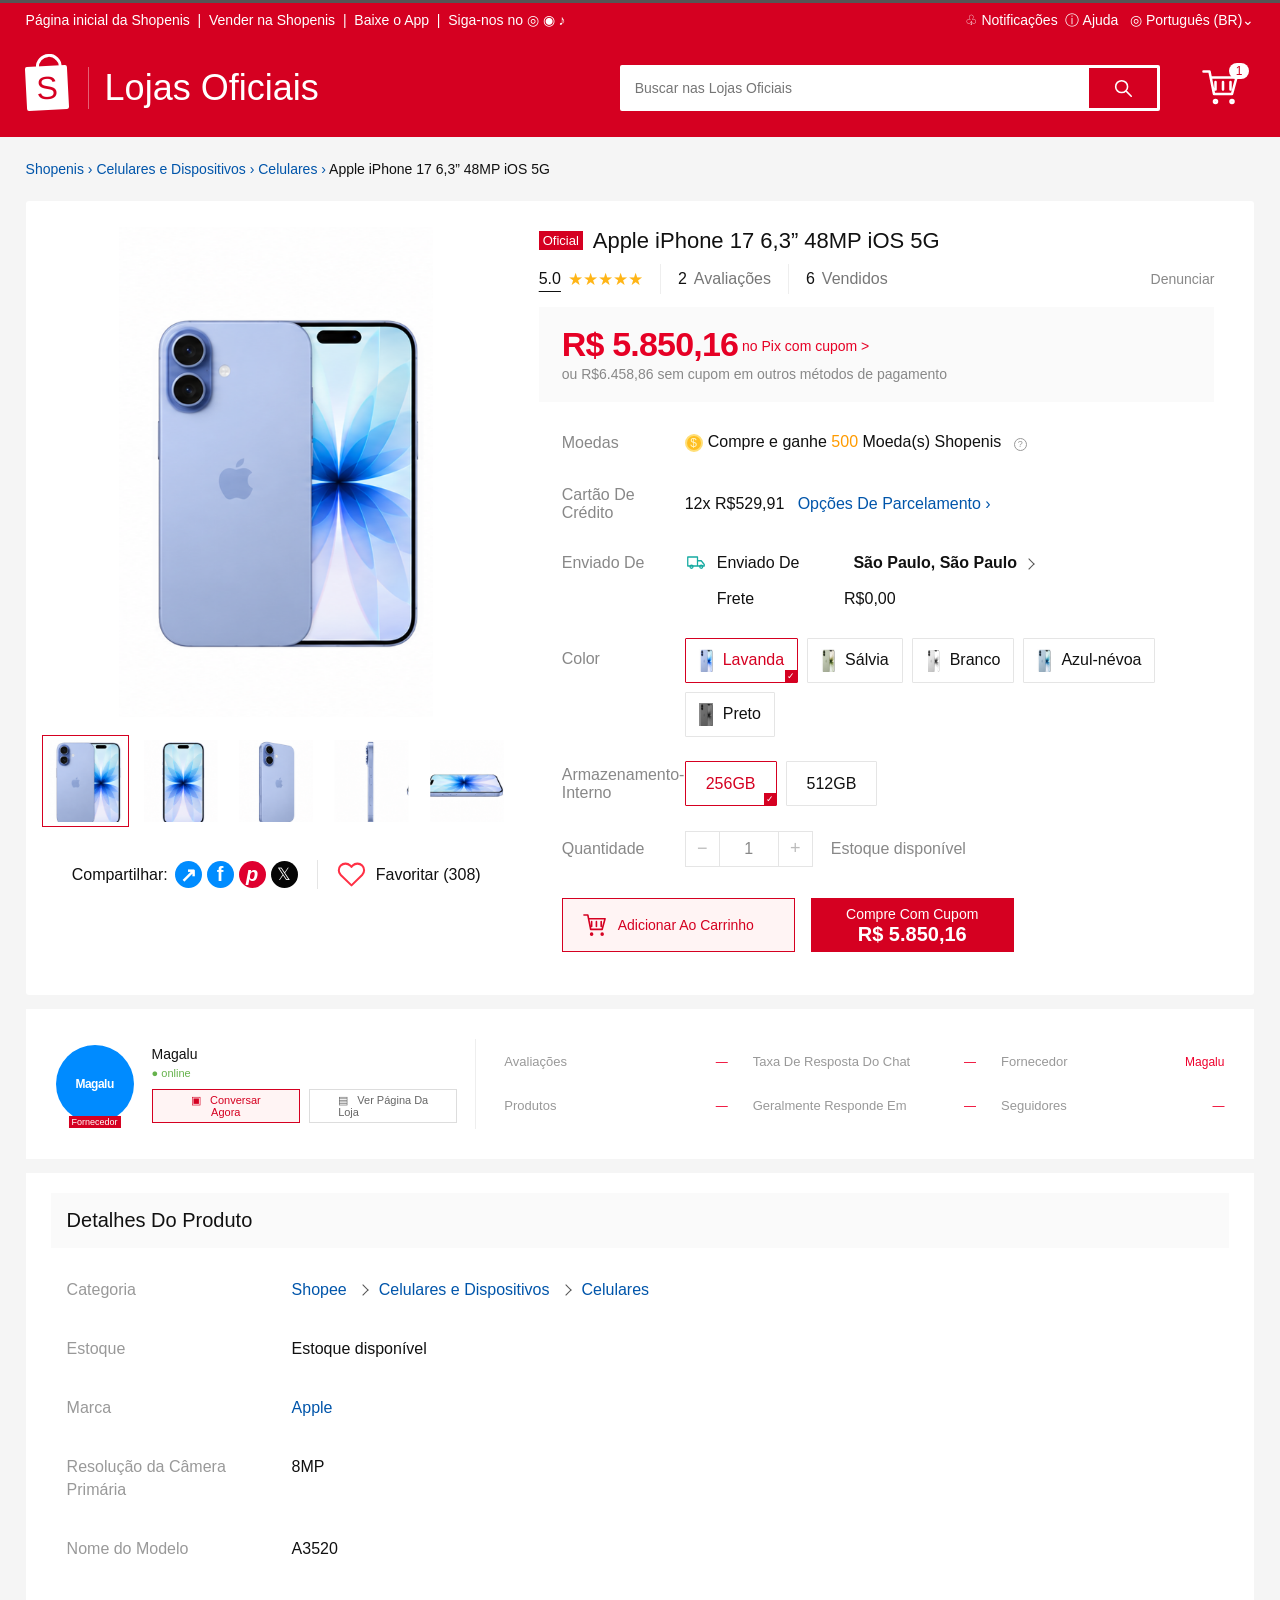
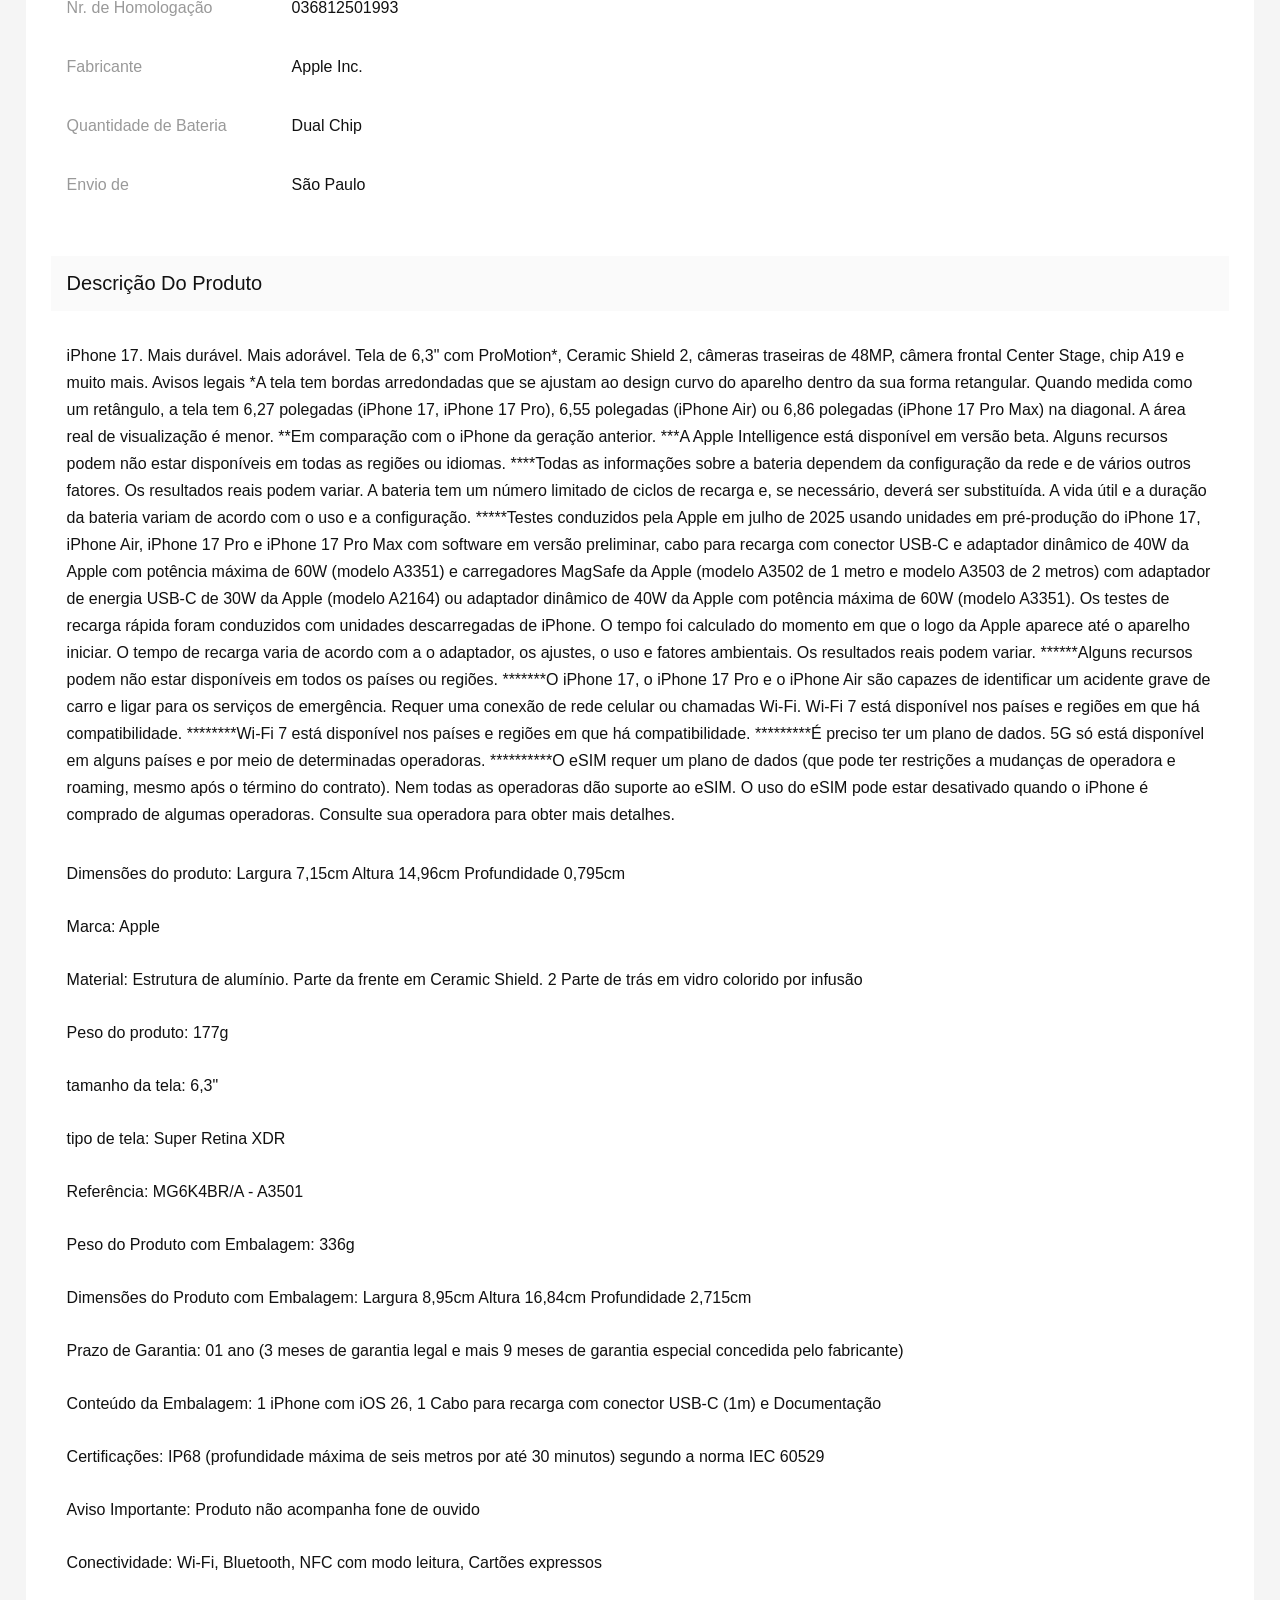
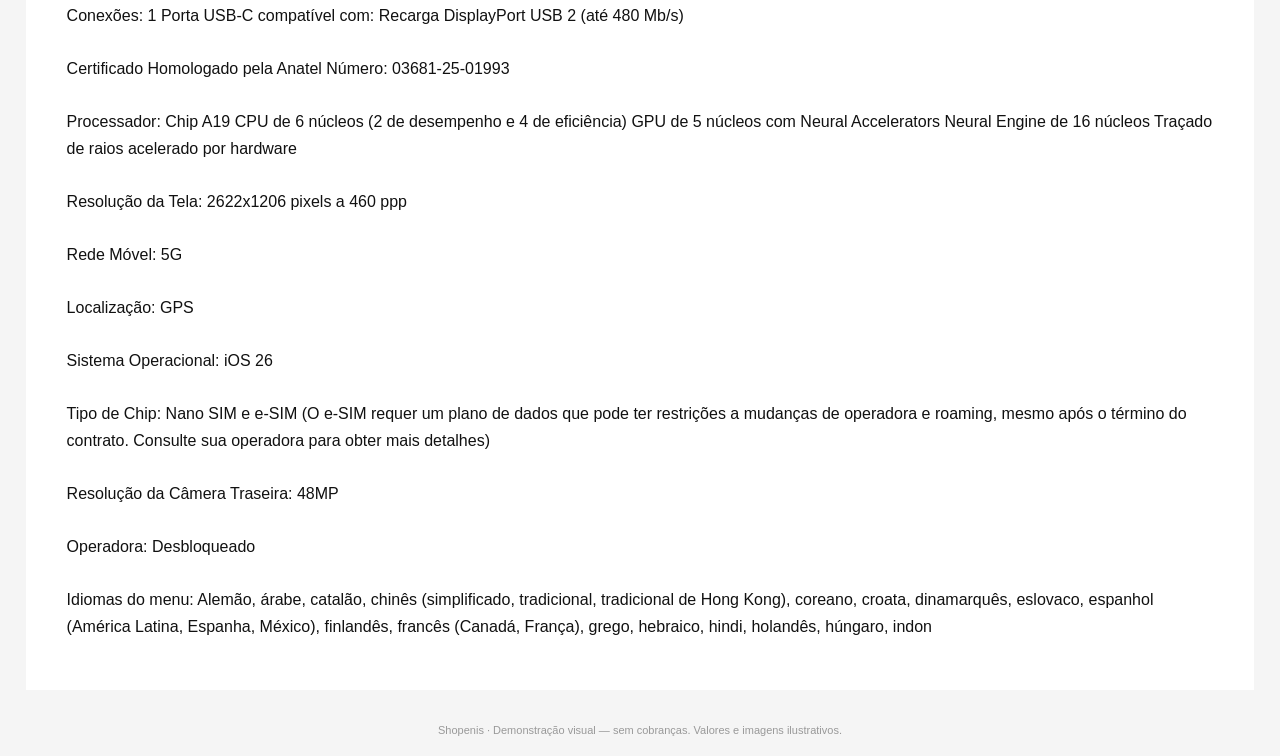
==== commit e02bd136: "Refine reference layout, show Magalu supplier and replace iPhone gallery" ====
--- a/index.html
+++ b/index.html
@@ -1,7 +1,7 @@
 <!doctype html><html lang="pt-BR"><head><meta charset="UTF-8"><meta name="viewport" content="width=device-width,initial-scale=1"><title>Shopenis | iPhone 17</title><link rel="stylesheet" href="style.css"></head><body>
 <header id="header"><div class="topbar wrap"><span>Página inicial da Shopenis &nbsp;|&nbsp; Vender na Shopenis &nbsp;|&nbsp; Baixe o App &nbsp;|&nbsp; Siga-nos no ◎ ◉ ♪</span><span>♧ Notificações &nbsp;ⓘ Ajuda &nbsp; ◎ Português (BR)⌄</span></div><div class="masthead wrap"><a href="./" class="brand"><span class="bag">S</span><span id="brand-title">Lojas Oficiais</span></a><span id="page-title"></span><form class="search" role="search"><input aria-label="Buscar na loja" placeholder="Buscar nas Lojas Oficiais"><button aria-label="Buscar"><svg class="icon" viewBox="0 0 24 24" aria-hidden="true"><circle cx="10.5" cy="10.5" r="6.5"/><path d="m16 16 5 5"/></svg></button></form><button id="cart-icon" aria-label="Ver carrinho"><svg class="icon" viewBox="0 0 24 24" aria-hidden="true"><circle cx="9" cy="21" r="1"/><circle cx="20" cy="21" r="1"/><path d="M1 1h4l3 15h12l3-11H6M9 8v5m5-5v5m5-5v5"/></svg><sup>1</sup></button></div></header>
 <main class="wrap">
-<section id="product"><p class="breadcrumb">Shopenis › Celulares e Dispositivos › Celulares › <span>Apple iPhone 17 6,3” 48MP iOS 5G</span></p><div class="product-panel white"><div class="gallery"><div class="product-art"><img id="product-image" class="product-image" src="assets/iphone-blue.png" alt="iPhone 17 azul-lavanda, vista frontal e traseira" width="1200" height="1234"></div><div class="thumbs"><button class="chosen" aria-label="Vista principal" data-view="pair"><img src="assets/iphone-blue.png" alt="" width="80" height="80"></button><button aria-label="Vista frontal" data-view="front"><span class="photo-crop front-crop"><img src="assets/iphone-blue.png" alt=""></span></button><button aria-label="Vista traseira" data-view="back"><span class="photo-crop back-crop"><img src="assets/iphone-blue.png" alt=""></span></button><button aria-label="Vista lateral" data-view="side"><span class="photo-crop side-crop"><img src="assets/iphone-blue.png" alt=""></span></button><button aria-label="Detalhe" data-view="detail"><span class="detail-thumb"><small>Tela mais brilhante com<br>ProMotion de até 120 Hz.<br>Ceramic Shield 2 resistente.</small><img src="assets/iphone-blue.png" alt=""></span></button></div><div class="social">Compartilhar: <span class="social-links"><a href="https://www.messenger.com/" aria-label="Messenger">↗</a><a href="https://www.facebook.com/" aria-label="Facebook">f</a><a href="https://www.pinterest.com/" aria-label="Pinterest">p</a><a href="https://x.com/" aria-label="X">𝕏</a></span><i></i><button id="favorite" aria-pressed="false"><svg class="icon" viewBox="0 0 24 24" aria-hidden="true"><path d="M20.8 4.6a5.5 5.5 0 0 0-7.8 0L12 5.7l-1.1-1.1a5.5 5.5 0 0 0-7.8 7.8L12 21l8.8-8.6a5.5 5.5 0 0 0 0-7.8Z"/></svg><span>Favoritar (308)</span></button></div></div><div class="product-info"><h1><small>Oficial</small> Apple iPhone 17 6,3” 48MP iOS 5G</h1><div class="reviews"><u>5.0</u> <span>★★★★★</span><i></i> 2 <em>Avaliações</em><i></i> 6 <em>Vendidos</em><button>Denunciar</button></div><div class="price-box"><div><strong id="price"></strong> <span>no Pix com cupom &gt;</span></div><small>ou R$6.458,86 sem cupom em outros métodos de pagamento</small></div><div class="info-row"><label>Moedas</label><div><span class="coin">$</span>Compre e ganhe <span class="gold">500</span> Moeda(s) Shopenis <span class="hint">?</span></div></div><div class="info-row"><label>Cartão De<br>Crédito</label><div>12x R$529,91 &nbsp; <a>Opções De Parcelamento ›</a></div></div><div class="info-row shipping"><label>Enviado De</label><div><p><svg class="icon" viewBox="0 0 24 24" aria-hidden="true"><path d="M1 4h13v12H1zM14 9h5l4 5v2h-9"/><circle cx="6" cy="17" r="2"/><circle cx="19" cy="17" r="2"/></svg> Enviado De <b>São Paulo, São Paulo <span class="breadcrumb-chevron"></span></b></p><p>Frete <span class="freight-price">R$0,00</span></p></div></div><div class="info-row"><label>Color</label><div id="colors" class="options"></div></div><div class="info-row"><label>Armazenamento-<br>Interno</label><div class="options"><button class="option selected" data-gb="256" aria-pressed="true">256GB</button><button class="option" data-gb="512" aria-pressed="false">512GB</button></div></div><div class="info-row"><label>Quantidade</label><div class="quantity"><button data-qty="-1" aria-label="Diminuir quantidade">−</button><span class="qty">1</span><button data-qty="1" aria-label="Aumentar quantidade">+</button><small>Estoque disponível</small></div></div><div class="buy-actions"><button class="outline" id="add-cart"><svg class="icon" viewBox="0 0 24 24" aria-hidden="true"><circle cx="9" cy="21" r="1"/><circle cx="20" cy="21" r="1"/><path d="M1 1h4l3 15h12l3-11H6M9 8v5m5-5v5m5-5v5"/></svg> Adicionar Ao Carrinho</button><button class="primary red" id="to-address">Compre Com Cupom<br><b class="buy-price"></b></button></div></div></div><div class="seller white"><div class="seller-name"><div class="avatar">S</div><div><b>Shopenis</b><small>● online</small><button class="outline">Conversar Agora</button> <button>Ver Página Da Loja</button></div></div><div class="seller-stats"><p>Avaliações <span>—</span></p><p>Taxa De Resposta Do Chat <span>—</span></p><p>Loja Desde <span>—</span></p><p>Produtos <span>1</span></p><p>Geralmente Responde Em <span>—</span></p><p>Seguidores <span>—</span></p></div></div><div class="details white"><h2>Detalhes Do Produto</h2><dl class="specifications">
+<section id="product"><p class="breadcrumb">Shopenis › Celulares e Dispositivos › Celulares › <span>Apple iPhone 17 6,3” 48MP iOS 5G</span></p><div class="product-panel white"><div class="gallery"><div class="product-art"><div id="product-image" class="product-image gallery-sprite" role="img" aria-label="iPhone 17 azul-lavanda: vista frontal e traseira"></div></div><div class="thumbs"><button class="chosen" aria-label="Vista principal" data-view="pair" aria-pressed="true"><span class="gallery-thumb gallery-sprite" style="--view-position:0%"></span></button><button class="" aria-label="Vista frontal" data-view="front" aria-pressed="false"><span class="gallery-thumb gallery-sprite" style="--view-position:25%"></span></button><button class="" aria-label="Vista traseira" data-view="back" aria-pressed="false"><span class="gallery-thumb gallery-sprite" style="--view-position:50%"></span></button><button class="" aria-label="Vista lateral" data-view="side" aria-pressed="false"><span class="gallery-thumb gallery-sprite" style="--view-position:75%"></span></button><button class="" aria-label="Detalhe" data-view="detail" aria-pressed="false"><span class="gallery-thumb gallery-sprite" style="--view-position:100%"></span></button></div><div class="social">Compartilhar: <span class="social-links"><a href="https://www.messenger.com/" aria-label="Messenger">↗</a><a href="https://www.facebook.com/" aria-label="Facebook">f</a><a href="https://www.pinterest.com/" aria-label="Pinterest">p</a><a href="https://x.com/" aria-label="X">𝕏</a></span><i></i><button id="favorite" aria-pressed="false"><svg class="icon" viewBox="0 0 24 24" aria-hidden="true"><path d="M20.8 4.6a5.5 5.5 0 0 0-7.8 0L12 5.7l-1.1-1.1a5.5 5.5 0 0 0-7.8 7.8L12 21l8.8-8.6a5.5 5.5 0 0 0 0-7.8Z"/></svg><span>Favoritar (308)</span></button></div></div><div class="product-info"><h1><small>Oficial</small> Apple iPhone 17 6,3” 48MP iOS 5G</h1><div class="reviews"><u>5.0</u> <span>★★★★★</span><i></i> 2 <em>Avaliações</em><i></i> 6 <em>Vendidos</em><button>Denunciar</button></div><div class="price-box"><div><strong id="price"></strong> <span>no Pix com cupom &gt;</span></div><small>ou R$6.458,86 sem cupom em outros métodos de pagamento</small></div><div class="info-row"><label>Moedas</label><div><span class="coin">$</span>Compre e ganhe <span class="gold">500</span> Moeda(s) Shopenis <span class="hint">?</span></div></div><div class="info-row"><label>Cartão De<br>Crédito</label><div>12x R$529,91 &nbsp; <a>Opções De Parcelamento ›</a></div></div><div class="info-row shipping"><label>Enviado De</label><div><p><svg class="icon" viewBox="0 0 24 24" aria-hidden="true"><path d="M1 4h13v12H1zM14 9h5l4 5v2h-9"/><circle cx="6" cy="17" r="2"/><circle cx="19" cy="17" r="2"/></svg> Enviado De <b>São Paulo, São Paulo <span class="breadcrumb-chevron"></span></b></p><p>Frete <span class="freight-price">R$0,00</span></p></div></div><div class="info-row"><label>Color</label><div id="colors" class="options"></div></div><div class="info-row"><label>Armazenamento-<br>Interno</label><div class="options"><button class="option selected" data-gb="256" aria-pressed="true">256GB</button><button class="option" data-gb="512" aria-pressed="false">512GB</button></div></div><div class="info-row"><label>Quantidade</label><div class="quantity"><button data-qty="-1" aria-label="Diminuir quantidade">−</button><span class="qty">1</span><button data-qty="1" aria-label="Aumentar quantidade">+</button><small>Estoque disponível</small></div></div><div class="buy-actions"><button class="outline" id="add-cart"><svg class="icon" viewBox="0 0 24 24" aria-hidden="true"><circle cx="9" cy="21" r="1"/><circle cx="20" cy="21" r="1"/><path d="M1 1h4l3 15h12l3-11H6M9 8v5m5-5v5m5-5v5"/></svg> Adicionar Ao Carrinho</button><button class="primary red" id="to-address">Compre Com Cupom<br><b class="buy-price"></b></button></div></div></div><div class="seller white"><div class="seller-name"><div class="supplier-avatar"><div class="avatar magalu-avatar">Magalu</div><span>Fornecedor</span></div><div class="supplier-info"><b>Magalu</b><small>● online</small><div class="supplier-actions"><button class="outline" type="button">▣ &nbsp; Conversar<br>Agora</button><a class="store-link" href="https://www.magazineluiza.com.br/" target="_blank" rel="noopener noreferrer">▤ &nbsp; Ver Página Da<br>Loja</a></div></div></div><div class="seller-stats"><p>Avaliações <span>—</span></p><p>Taxa De Resposta Do Chat <span>—</span></p><p>Fornecedor <span>Magalu</span></p><p>Produtos <span>—</span></p><p>Geralmente Responde Em <span>—</span></p><p>Seguidores <span>—</span></p></div></div><div class="details white"><h2>Detalhes Do Produto</h2><dl class="specifications">
 <dt>Categoria</dt><dd><a href="https://shopee.com.br/">Shopee</a> <span class="breadcrumb-chevron" aria-hidden="true"></span> <a href="https://shopee.com.br/Celulares-e-Dispositivos-cat.11059988">Celulares e Dispositivos</a> <span class="breadcrumb-chevron" aria-hidden="true"></span> <a href="https://shopee.com.br/Celulares-cat.11059988.11060166">Celulares</a></dd>
 <dt>Estoque</dt><dd>Estoque disponível</dd><dt>Marca</dt><dd><a href="https://shopee.com.br/search?brands=1189223">Apple</a></dd><dt>Resolução da Câmera Primária</dt><dd>8MP</dd><dt>Nome do Modelo</dt><dd>A3520</dd><dt>Nr. de Homologação</dt><dd>036812501993</dd><dt>Fabricante</dt><dd>Apple Inc.</dd><dt>Quantidade de Bateria</dt><dd>Dual Chip</dd><dt>Envio de</dt><dd>São Paulo</dd></dl>
 <h2>Descrição Do Produto</h2><div class="product-description">
@@ -32,7 +32,7 @@
 <p>Operadora: Desbloqueado</p>
 <p>Idiomas do menu: Alemão, árabe, catalão, chinês (simplificado, tradicional, tradicional de Hong Kong), coreano, croata, dinamarquês, eslovaco, espanhol (América Latina, Espanha, México), finlandês, francês (Canadá, França), grego, hebraico, hindi, holandês, húngaro, indon</p>
 </div></div></section>
-<section id="cart" class="hidden"><div class="cart-head white"><span>□ &nbsp; Produtos</span><span>Preço Unitário</span><span>Quantidade</span><span>Preço Total</span><span>Ações</span></div><div class="white cart-body"><div class="store-line">☑ &nbsp; <small>Lojas Oficiais</small> Shopenis ▣</div><div class="cart-item"><div class="cart-product">☑ <span class="tiny-phone phone-color"></span> Apple iPhone 17 6,3” 48MP iOS 5G <small>Variações: <span class="variant"></span><button id="edit-product">Alterar</button></small></div><div class="unit-price"></div><div class="quantity"><button data-qty="-1">−</button><span class="qty">1</span><button data-qty="1">+</button></div><div class="total-price accent"></div><button id="remove-cart">Excluir</button></div><div class="coupon-line">♧ &nbsp; Adicione o código do cupom de loja</div></div><div class="cart-bottom white"><div>♧ &nbsp; Cupom de Desconto <span>Cupom de Frete &nbsp; | &nbsp; Trocar cupom</span></div><div class="coins">□ &nbsp; 🟡 Moedas Shopenis &emsp; Saldo de moedas insuficiente</div><div class="cart-total"><span>☑ &nbsp; Selecionar Tudo (1)</span><div>Total (<span class="qty">1</span> item): <strong class="total-price accent"></strong> <button class="primary" id="cart-continue">Continuar</button></div></div></div></section>
-<section id="checkout" class="hidden"><div class="address-block white"><h2>📍 Endereço De Entrega</h2><p id="delivery-text"></p><button class="link" id="change-address">Trocar</button></div><div class="order white"><div class="order-head"><h2>Produtos Pedidos</h2><span>Preço unitário</span><span>Quantia</span><span>Subtotal de itens</span></div><div class="store-line"><small>Lojas Oficiais</small> Shopenis &emsp; <a>▣ conversar agora</a></div><div class="order-item"><div><span class="tiny-phone phone-color"></span> Apple iPhone 17 6,3” 48MP iOS 5G <small class="variant"></small></div><span class="unit-price"></span><span class="qty">1</span><span class="total-price"></span></div><div class="order-coupon">Selecione Cupom</div><div class="order-message"><span>Mensagem para o vendedor: <input placeholder="Digite aqui" aria-label="Mensagem para o vendedor"></span><span>Frete &emsp; R$0,00</span></div><div class="order-total">Total do Pedido (<span class="qty">1</span> item): &nbsp; <strong class="total-price accent"></strong></div></div><div class="white checkout-row"><h2>CPF</h2><span>Será solicitado no pagamento</span></div><div class="white"><div class="checkout-row"><h2>♧ Cupom de Desconto</h2><span>Selecione Cupom</span></div><div class="checkout-row coins"><h2>🟡 Moedas Shopenis</h2><span>Sem moedas para aplicar</span></div></div><div class="payment white"><div class="payment-top"><h2>Método de pagamento</h2><div class="payment-options"><button class="option" data-payment="Google Pay Pix">▣ Google Pay Pix</button><button class="option" data-payment="Google Pay">▣ Google Pay</button><button class="option" data-payment="Combinar 2 Cartões">▣ Combinar 2 Cartões</button><button class="option selected" data-payment="Pix" aria-pressed="true">▣ Pix</button><button class="option" data-payment="Cartão de Crédito">▣ Cartão de Crédito</button><button class="option" data-payment="Cartão Débito Virtual CAIXA Elo">Cartão Débito Virtual CAIXA Elo</button><button class="option" data-payment="Boleto Bancário">▣ Boleto Bancário</button></div></div><div class="payment-detail"><span>◯</span><span class="payment-symbol">◈</span><span id="payment-name">Pix</span></div><div class="payment-final"><span>Total do pagamento <strong class="total-price accent"></strong></span><button class="primary" id="finish">Fazer pedido</button></div><p id="result" role="status"></p></div><button class="link back-product">← Voltar ao produto</button></section>
+<section id="cart" class="hidden"><div class="cart-head white"><span>□ &nbsp; Produtos</span><span>Preço Unitário</span><span>Quantidade</span><span>Preço Total</span><span>Ações</span></div><div class="white cart-body"><div class="store-line">☑ &nbsp; <small>Fornecedor</small> Magalu ▣</div><div class="cart-item"><div class="cart-product">☑ <span class="order-phone gallery-sprite" role="img" aria-label="iPhone selecionado"></span> Apple iPhone 17 6,3” 48MP iOS 5G <small>Variações: <span class="variant"></span><button id="edit-product">Alterar</button></small></div><div class="unit-price"></div><div class="quantity"><button data-qty="-1">−</button><span class="qty">1</span><button data-qty="1">+</button></div><div class="total-price accent"></div><button id="remove-cart">Excluir</button></div><div class="coupon-line">♧ &nbsp; Adicione o código do cupom de loja</div></div><div class="cart-bottom white"><div>♧ &nbsp; Cupom de Desconto <span>Cupom de Frete &nbsp; | &nbsp; Trocar cupom</span></div><div class="coins">□ &nbsp; 🟡 Moedas Shopenis &emsp; Saldo de moedas insuficiente</div><div class="cart-total"><span>☑ &nbsp; Selecionar Tudo (1)</span><div>Total (<span class="qty">1</span> item): <strong class="total-price accent"></strong> <button class="primary" id="cart-continue">Continuar</button></div></div></div></section>
+<section id="checkout" class="hidden"><div class="address-block white"><h2>📍 Endereço De Entrega</h2><p id="delivery-text"></p><button class="link" id="change-address">Trocar</button></div><div class="order white"><div class="order-head"><h2>Produtos Pedidos</h2><span>Preço unitário</span><span>Quantia</span><span>Subtotal de itens</span></div><div class="store-line"><small>Fornecedor</small> Magalu &emsp; <a>▣ conversar agora</a></div><div class="order-item"><div><span class="order-phone gallery-sprite" role="img" aria-label="iPhone selecionado"></span> Apple iPhone 17 6,3” 48MP iOS 5G <small class="variant"></small></div><span class="unit-price"></span><span class="qty">1</span><span class="total-price"></span></div><div class="order-coupon">Selecione Cupom</div><div class="order-message"><span>Mensagem para o vendedor: <input placeholder="Digite aqui" aria-label="Mensagem para o vendedor"></span><span>Frete &emsp; R$0,00</span></div><div class="order-total">Total do Pedido (<span class="qty">1</span> item): &nbsp; <strong class="total-price accent"></strong></div></div><div class="white checkout-row"><h2>CPF</h2><span>Será solicitado no pagamento</span></div><div class="white"><div class="checkout-row"><h2>♧ Cupom de Desconto</h2><span>Selecione Cupom</span></div><div class="checkout-row coins"><h2>🟡 Moedas Shopenis</h2><span>Sem moedas para aplicar</span></div></div><div class="payment white"><div class="payment-top"><h2>Método de pagamento</h2><div class="payment-options"><button class="option" data-payment="Google Pay Pix">▣ Google Pay Pix</button><button class="option" data-payment="Google Pay">▣ Google Pay</button><button class="option" data-payment="Combinar 2 Cartões">▣ Combinar 2 Cartões</button><button class="option selected" data-payment="Pix" aria-pressed="true">▣ Pix</button><button class="option" data-payment="Cartão de Crédito">▣ Cartão de Crédito</button><button class="option" data-payment="Cartão Débito Virtual CAIXA Elo">Cartão Débito Virtual CAIXA Elo</button><button class="option" data-payment="Boleto Bancário">▣ Boleto Bancário</button></div></div><div class="payment-detail"><span>◯</span><span class="payment-symbol">◈</span><span id="payment-name">Pix</span></div><div class="payment-final"><span>Total do pagamento <strong class="total-price accent"></strong></span><button class="primary" id="finish">Fazer pedido</button></div><p id="result" role="status"></p></div><button class="link back-product">← Voltar ao produto</button></section>
 <footer>Shopenis · Demonstração visual — sem cobranças. Valores e imagens ilustrativos.</footer></main>
 <dialog id="address-dialog" aria-labelledby="address-title"><form id="address-form"><h2 id="address-title">Novo Endereço</h2><p>Para realizar o pedido, adicione um endereço de entrega</p><div class="fields"><input name="name" autocomplete="name" aria-label="Nome completo" placeholder="Nome Completo" required minlength="3"><input name="phone" autocomplete="tel" type="tel" aria-label="Número de telefone" placeholder="Número de Telefone" required pattern="[0-9 ()+\-]{10,20}"><input class="full" name="cep" autocomplete="postal-code" aria-label="CEP" placeholder="CEP" required pattern="[0-9]{5}-?[0-9]{3}" maxlength="9"><input class="full" name="city" aria-label="Estado e cidade" placeholder="Estado - Cidade" required><input class="full" name="district" aria-label="Bairro" placeholder="Bairro" required><input class="full" name="street" autocomplete="address-line1" aria-label="Rua ou avenida" placeholder="Rua / Avenida" required><div class="number full"><input name="number" aria-label="Número" placeholder="Número" required><label><input id="no-number" type="checkbox"> Sem Número</label></div><input class="full" name="extra" aria-label="Complemento" placeholder="Complemento"></div><div class="dialog-actions"><button type="button" id="cancel-address">Cancelar</button><button class="primary">Enviar</button></div></form></dialog><script src="app.js"></script></body></html>
--- a/style.css
+++ b/style.css
@@ -1,13 +1,29 @@
-*{box-sizing:border-box}body{margin:0;background:#f5f5f5;color:#111;font:14px Arial,Helvetica,sans-serif}button,input{font:inherit}button{cursor:pointer;background:white;border:1px solid #e2e2e2;color:inherit;padding:9px 14px}button:hover{filter:brightness(.98)}a,.link{color:#0055aa;text-decoration:none;cursor:pointer}.wrap{width:calc(100% - 96px);max-width:1400px;margin:auto}header{background:#d50021;color:white;border-top:3px solid #555}.topbar{display:flex;justify-content:space-between;height:36px;align-items:flex-start;padding-top:9px;font-size:14px;white-space:nowrap;gap:20px}.masthead{height:98px;display:flex;align-items:center;gap:26px}.brand{color:inherit;display:flex;align-items:center;gap:20px;font-size:36px;white-space:nowrap;font-weight:500}.bag{display:inline-flex;align-items:center;justify-content:center;width:42px;height:44px;background:white;color:#d50021;font-size:32px;position:relative;border-radius:2px;transform:rotate(-3deg)}.bag:before{content:'';position:absolute;width:20px;height:17px;border:3px solid white;border-bottom:0;border-radius:14px 14px 0 0;left:11px;top:-12px}.brand>span+span{border-left:1px solid #ffffff60;padding-left:16px}.search{margin-left:auto;width:44%;display:flex;background:white;padding:3px;height:46px;border-radius:2px}.search input{border:0;flex:1;min-width:0;padding:10px 12px;font-size:14px;outline:none}.search button{background:#d50021;color:white;border:0;width:68px;display:grid;place-items:center;padding:0}.icon{width:22px;height:22px;display:inline-block;vertical-align:middle;fill:none;stroke:currentColor;stroke-width:1.7;stroke-linecap:round;stroke-linejoin:round}#cart-icon{background:transparent;border:0;color:white;position:relative;padding:10px 16px}#cart-icon .icon{width:36px;height:36px}sup{font-size:12px;background:white;color:#d50021;border-radius:20px;position:absolute;right:5px;top:3px;padding:1px 7px}.breadcrumb{font-size:14px;color:#0055aa;margin:23px 0;line-height:18px}.breadcrumb span{color:#111}.white{background:white;margin-bottom:14px}.product-panel{display:grid;grid-template-columns:39% minmax(0,1fr);gap:24px;padding:26px 40px 29px 16px;min-height:794px;border-radius:3px}.product-info{padding:0}h1{font-size:22px;line-height:28px;font-weight:500;margin:0 0 10px}h1 small,.store-line small{background:#d50021;color:white;font-size:13px;padding:2px 4px;margin-right:5px;vertical-align:3px}.reviews{display:flex;gap:7px;align-items:center;font-size:16px;height:28px}.reviews u{text-underline-offset:7px}.reviews>span{color:#ffb516;letter-spacing:0;font-size:17px}.reviews em{font-style:normal;color:#777;font-size:16px}.reviews i{height:30px;border-left:1px solid #eee;margin:0 10px}.reviews button{margin-left:auto;border:0;color:#888;font-size:14px;padding:0}.price-box{background:#fafafa;padding:17px 23px;margin:14px 0 10px;min-height:93px}.price-box strong{font-size:34px;line-height:40px;color:#e60025;font-weight:500;letter-spacing:-.8px}.price-box span{font-size:14px;color:#e60025;vertical-align:5px}.price-box small{color:#888;font-size:14px;line-height:21px}.info-row{display:flex;align-items:center;min-height:64px;padding:12px 23px;font-size:14px}.info-row>label{color:#888;width:123px;flex-shrink:0;line-height:18px}.gold{color:#ff9b00}.coin{background:#ffbf21;border:2px solid #ffdf78;color:#fff4c4;width:18px;height:18px;display:inline-flex;align-items:center;justify-content:center;border-radius:50%;font-size:12px;vertical-align:middle;margin-right:5px}.hint{color:#999;border:1px solid #999;border-radius:50%;font-size:9px;display:inline-grid;place-items:center;width:13px;height:13px;margin-left:8px}.shipping{align-items:flex-start;padding-top:20px;padding-bottom:15px;min-height:107px}.shipping p{margin:0 0 18px;display:flex;align-items:center;gap:10px}.shipping p:last-child{margin-left:32px;margin-bottom:0}.shipping b{font-weight:600;color:#111;margin-left:32px}.shipping .icon{color:#16aaa1;width:22px;height:18px}.shipping .freight-price{margin-left:80px}.options{display:flex;flex-wrap:wrap;gap:9px}.option{padding:12px 20px;border:1px solid #e5e5e5;background:white;font-size:14px;position:relative;min-height:45px;border-radius:1px;line-height:19px}.option.selected{border-color:#d50021;color:#d50021}.option.selected:after{content:'✓';position:absolute;right:0;bottom:0;background:#d50021;color:white;font-size:9px;padding:0 2px;line-height:12px}.option .tiny-phone{margin-right:10px;width:14px;height:23px;border-radius:2px;vertical-align:middle}#colors{max-width:490px}#colors .option{padding:10px 13px}.quantity{display:flex;align-items:center}.quantity button,.quantity>.qty{height:36px;width:35px;padding:6px;border:1px solid #e5e5e5;text-align:center;color:#bbb;font-size:18px}.quantity .qty{border-left:0;border-right:0;width:58px;color:#888;line-height:22px;font-size:16px}.quantity small{font-size:14px;color:#888;margin-left:18px}.buy-actions{display:flex;gap:16px;margin:20px 23px 0}.primary{background:#f34b2b;border:1px solid #f34b2b;color:white;min-height:40px;padding:10px 28px}.primary.red{background:#d50021;border-color:#d50021;min-width:203px;padding:5px 23px;font-size:14px;line-height:20px}.buy-price{font-size:20px}.outline{border:1px solid #d50021;color:#d50021;background:#fff4f4}.buy-actions .outline{font-size:14px;min-height:54px;display:flex;align-items:center;gap:12px;padding:12px 20px}.buy-actions .icon{width:23px;height:23px}.gallery{min-width:0}.product-art{height:490px;position:relative;display:flex;justify-content:center;align-items:center;isolation:isolate}.product-image{width:100%;height:100%;object-fit:contain;padding:44px 65px 48px;display:block}.phone-back{height:355px;width:174px;background:linear-gradient(120deg,#cad6ed,#9eafca);border:2px solid #8693ac;border-radius:30px;z-index:2;position:relative;box-shadow:inset 2px 0 3px white,2px 2px 3px #999}.phone-front{height:355px;width:170px;border:4px solid #222;border-radius:30px;margin-left:-58px;position:relative;overflow:hidden;background:linear-gradient(145deg,#e6f4f9,#70a6cf 46%,#e3edfa 50%,#9ebce4 80%);box-shadow:1px 0 2px #777}.phone-front>i{position:absolute;top:8px;left:48px;background:#111;width:55px;height:15px;border-radius:20px}.screen-flower{position:absolute;width:250px;height:300px;left:-40px;top:65px;background:repeating-conic-gradient(from 25deg at 50% 50%,#bcdff500 0deg,#104c86 30deg,#cbe6fc 48deg,#f5f8ff 53deg,#4786ba 70deg);border-radius:50%;transform:scaleX(.7)}.lenses{position:absolute;left:9px;top:12px;display:grid;gap:5px}.lenses i{width:37px;height:37px;border-radius:50%;border:3px solid #677a95;background:radial-gradient(circle,#25415f 10%,#0a182a 35%,#283444 45%,#091019 65%);box-shadow:0 0 1px white}.flash{position:absolute;left:58px;top:45px;background:#fff2ce;border-radius:50%;width:10px;height:10px}.apple{color:#7791b3;position:absolute;font-size:32px;top:45%;left:45%}.thumbs{display:flex;justify-content:space-between;gap:8px;height:92px;padding:0;position:relative;margin-top:18px}.thumbs button{width:92px;height:92px;display:flex;align-items:center;justify-content:center;border-color:transparent;padding:6px}.thumbs button.chosen{border-color:#d50021}.tiny-phone{display:inline-block;width:30px;height:56px;background:#b5c6df;border:1px solid #9caac0;border-radius:6px;vertical-align:middle;position:relative;flex-shrink:0}.tiny-phone:before{content:'';width:7px;height:7px;position:absolute;left:3px;top:3px;background:#172838;border-radius:50%;box-shadow:0 8px #172838}.tiny-phone.front{background:linear-gradient(130deg,#d9edf7,#367ead,#d9edf7)}.side-phone{width:6px;height:60px;background:#b4bfd1}.horizontal{transform:rotate(90deg)}.social{display:flex;align-items:center;justify-content:center;gap:7px;margin-top:33px;font-size:16px;white-space:nowrap}.social-links{display:flex;gap:5px}.social-links a{width:27px;height:27px;border-radius:50%;background:#008cff;color:white;display:grid;place-items:center;font-size:20px;font-weight:700}.social-links a:nth-child(3){background:#df002f;font-style:italic}.social-links a:nth-child(4){background:#050505;font-size:17px;font-weight:400}.social i{border-left:1px solid #e5e5e5;height:29px;margin:0 12px}.social button{border:0;padding:0;background:none;font-size:16px;display:flex;gap:10px;align-items:center}.social button .icon{width:29px;height:29px;color:#ff3045}.seller{padding:28px 25px;display:flex;gap:24px}.seller-name{display:flex;align-items:center;gap:16px;width:36%;border-right:1px solid #eee;padding-right:18px}.avatar{width:72px;height:72px;flex-shrink:0;border-radius:50%;background:#008dff;color:white;display:grid;place-items:center;font-size:26px}.seller-name small{display:block;color:#65b24b;font-size:11px;margin:6px 0 10px}.seller-name button{font-size:11px;padding:7px}.seller-stats{flex:1;display:grid;grid-template-columns:repeat(3,1fr);gap:16px 24px;color:#999;font-size:12px}.seller-stats p{margin:2px 0}.seller-stats span{float:right;color:#ee002d}.details{padding:0 25px 24px}.details h2{background:#fafafa;padding:14px 16px;font-size:20px;line-height:27px;font-weight:500;margin:0}.specifications{display:grid;grid-template-columns:225px minmax(0,1fr);row-gap:36px;padding:30px 16px 60px;margin:0;font-size:16px;line-height:23px}.specifications dt{color:#999;padding-right:50px}.specifications dd{margin:0;overflow-wrap:anywhere}.specifications dd:first-of-type{display:flex;align-items:center;flex-wrap:wrap;gap:8px}.breadcrumb-chevron{width:8px;height:8px;display:inline-block;border-right:1px solid #555;border-top:1px solid #555;transform:rotate(45deg);margin:0 4px}.product-description{padding:31px 16px 0;font-size:16px;line-height:27px;overflow-wrap:anywhere}.product-description p{padding:0;margin:0 0 26px;line-height:27px}.product-description .legal-copy{margin-bottom:32px}h2{font-size:16px;font-weight:400;margin:0}.hidden{display:none!important}footer{font-size:11px;color:#999;text-align:center;padding:20px}
+*{box-sizing:border-box}body{margin:0;background:#f5f5f5;color:#111;font:14px Arial,Helvetica,sans-serif}button,input{font:inherit}button{cursor:pointer;background:white;border:1px solid #e2e2e2;color:inherit;padding:9px 14px}button:hover{filter:brightness(.98)}a,.link{color:#0055aa;text-decoration:none;cursor:pointer}.wrap{width:96%;max-width:1350px;margin:auto}header{background:#d50021;color:white;border-top:3px solid #555}.topbar{display:flex;justify-content:space-between;height:36px;align-items:flex-start;padding-top:9px;font-size:14px;white-space:nowrap;gap:20px}.masthead{height:98px;display:flex;align-items:center;gap:26px}.brand{color:inherit;display:flex;align-items:center;gap:20px;font-size:36px;white-space:nowrap;font-weight:500}.bag{display:inline-flex;align-items:center;justify-content:center;width:42px;height:44px;background:white;color:#d50021;font-size:32px;position:relative;border-radius:2px;transform:rotate(-3deg)}.bag:before{content:'';position:absolute;width:20px;height:17px;border:3px solid white;border-bottom:0;border-radius:14px 14px 0 0;left:11px;top:-12px}.brand>span+span{border-left:1px solid #ffffff60;padding-left:16px}.search{margin-left:auto;width:44%;display:flex;background:white;padding:3px;height:46px;border-radius:2px}.search input{border:0;flex:1;min-width:0;padding:10px 12px;font-size:14px;outline:none}.search button{background:#d50021;color:white;border:0;width:68px;display:grid;place-items:center;padding:0}.icon{width:22px;height:22px;display:inline-block;vertical-align:middle;fill:none;stroke:currentColor;stroke-width:1.7;stroke-linecap:round;stroke-linejoin:round}#cart-icon{background:transparent;border:0;color:white;position:relative;padding:10px 16px}#cart-icon .icon{width:36px;height:36px}sup{font-size:12px;background:white;color:#d50021;border-radius:20px;position:absolute;right:5px;top:3px;padding:1px 7px}.breadcrumb{font-size:14px;color:#0055aa;margin:23px 0;line-height:18px}.breadcrumb span{color:#111}.white{background:white;margin-bottom:14px}.product-panel{display:grid;grid-template-columns:39% minmax(0,1fr);gap:24px;padding:26px 40px 29px 16px;min-height:794px;border-radius:3px}.product-info{padding:0}h1{font-size:22px;line-height:28px;font-weight:500;margin:0 0 10px}h1 small,.store-line small{background:#d50021;color:white;font-size:13px;padding:2px 4px;margin-right:5px;vertical-align:3px}.reviews{display:flex;gap:7px;align-items:center;font-size:16px;height:28px}.reviews u{text-underline-offset:7px}.reviews>span{color:#ffb516;letter-spacing:0;font-size:17px}.reviews em{font-style:normal;color:#777;font-size:16px}.reviews i{height:30px;border-left:1px solid #eee;margin:0 10px}.reviews button{margin-left:auto;border:0;color:#888;font-size:14px;padding:0}.price-box{background:#fafafa;padding:17px 23px;margin:14px 0 10px;min-height:93px}.price-box strong{font-size:34px;line-height:40px;color:#e60025;font-weight:500;letter-spacing:-.8px}.price-box span{font-size:14px;color:#e60025;vertical-align:5px}.price-box small{color:#888;font-size:14px;line-height:21px}.info-row{display:flex;align-items:center;min-height:64px;padding:12px 23px;font-size:14px}.info-row>label{color:#888;width:123px;flex-shrink:0;line-height:18px}.gold{color:#ff9b00}.coin{background:#ffbf21;border:2px solid #ffdf78;color:#fff4c4;width:18px;height:18px;display:inline-flex;align-items:center;justify-content:center;border-radius:50%;font-size:12px;vertical-align:middle;margin-right:5px}.hint{color:#999;border:1px solid #999;border-radius:50%;font-size:9px;display:inline-grid;place-items:center;width:13px;height:13px;margin-left:8px}.shipping{align-items:flex-start;padding-top:20px;padding-bottom:15px;min-height:107px}.shipping p{margin:0 0 18px;display:flex;align-items:center;gap:10px}.shipping p:last-child{margin-left:32px;margin-bottom:0}.shipping b{font-weight:600;color:#111;margin-left:32px}.shipping .icon{color:#16aaa1;width:22px;height:18px}.shipping .freight-price{margin-left:80px}.options{display:flex;flex-wrap:wrap;gap:9px}.option{padding:12px 20px;border:1px solid #e5e5e5;background:white;font-size:14px;position:relative;min-height:45px;border-radius:1px;line-height:19px}.option.selected{border-color:#d50021;color:#d50021}.option.selected:after{content:'✓';position:absolute;right:0;bottom:0;background:#d50021;color:white;font-size:9px;padding:0 2px;line-height:12px}.option .tiny-phone{margin-right:10px;width:14px;height:23px;border-radius:2px;vertical-align:middle}#colors{max-width:490px}#colors .option{padding:10px 13px}.quantity{display:flex;align-items:center}.quantity button,.quantity>.qty{height:36px;width:35px;padding:6px;border:1px solid #e5e5e5;text-align:center;color:#bbb;font-size:18px}.quantity .qty{border-left:0;border-right:0;width:58px;color:#888;line-height:22px;font-size:16px}.quantity small{font-size:14px;color:#888;margin-left:18px}.buy-actions{display:flex;gap:16px;margin:20px 23px 0}.primary{background:#f34b2b;border:1px solid #f34b2b;color:white;min-height:40px;padding:10px 28px}.primary.red{background:#d50021;border-color:#d50021;min-width:203px;padding:5px 23px;font-size:14px;line-height:20px}.buy-price{font-size:20px}.outline{border:1px solid #d50021;color:#d50021;background:#fff4f4}.buy-actions .outline{font-size:14px;min-height:54px;display:flex;align-items:center;gap:12px;padding:12px 20px}.buy-actions .icon{width:23px;height:23px}.gallery{min-width:0}.product-art{height:490px;position:relative;display:flex;justify-content:center;align-items:center;isolation:isolate}.product-image{width:100%;height:100%;object-fit:contain;padding:44px 65px 48px;display:block}.phone-back{height:355px;width:174px;background:linear-gradient(120deg,#cad6ed,#9eafca);border:2px solid #8693ac;border-radius:30px;z-index:2;position:relative;box-shadow:inset 2px 0 3px white,2px 2px 3px #999}.phone-front{height:355px;width:170px;border:4px solid #222;border-radius:30px;margin-left:-58px;position:relative;overflow:hidden;background:linear-gradient(145deg,#e6f4f9,#70a6cf 46%,#e3edfa 50%,#9ebce4 80%);box-shadow:1px 0 2px #777}.phone-front>i{position:absolute;top:8px;left:48px;background:#111;width:55px;height:15px;border-radius:20px}.screen-flower{position:absolute;width:250px;height:300px;left:-40px;top:65px;background:repeating-conic-gradient(from 25deg at 50% 50%,#bcdff500 0deg,#104c86 30deg,#cbe6fc 48deg,#f5f8ff 53deg,#4786ba 70deg);border-radius:50%;transform:scaleX(.7)}.lenses{position:absolute;left:9px;top:12px;display:grid;gap:5px}.lenses i{width:37px;height:37px;border-radius:50%;border:3px solid #677a95;background:radial-gradient(circle,#25415f 10%,#0a182a 35%,#283444 45%,#091019 65%);box-shadow:0 0 1px white}.flash{position:absolute;left:58px;top:45px;background:#fff2ce;border-radius:50%;width:10px;height:10px}.apple{color:#7791b3;position:absolute;font-size:32px;top:45%;left:45%}.thumbs{display:flex;justify-content:space-between;gap:8px;height:92px;padding:0;position:relative;margin-top:18px}.thumbs button{width:92px;height:92px;display:flex;align-items:center;justify-content:center;border-color:transparent;padding:6px}.thumbs button.chosen{border-color:#d50021}.tiny-phone{display:inline-block;width:30px;height:56px;background:#b5c6df;border:1px solid #9caac0;border-radius:6px;vertical-align:middle;position:relative;flex-shrink:0}.tiny-phone:before{content:'';width:7px;height:7px;position:absolute;left:3px;top:3px;background:#172838;border-radius:50%;box-shadow:0 8px #172838}.tiny-phone.front{background:linear-gradient(130deg,#d9edf7,#367ead,#d9edf7)}.side-phone{width:6px;height:60px;background:#b4bfd1}.horizontal{transform:rotate(90deg)}.social{display:flex;align-items:center;justify-content:center;gap:7px;margin-top:33px;font-size:16px;white-space:nowrap}.social-links{display:flex;gap:5px}.social-links a{width:27px;height:27px;border-radius:50%;background:#008cff;color:white;display:grid;place-items:center;font-size:20px;font-weight:700}.social-links a:nth-child(3){background:#df002f;font-style:italic}.social-links a:nth-child(4){background:#050505;font-size:17px;font-weight:400}.social i{border-left:1px solid #e5e5e5;height:29px;margin:0 12px}.social button{border:0;padding:0;background:none;font-size:16px;display:flex;gap:10px;align-items:center}.social button .icon{width:29px;height:29px;color:#ff3045}.seller{padding:28px 25px;display:flex;gap:24px}.seller-name{display:flex;align-items:center;gap:16px;width:36%;border-right:1px solid #eee;padding-right:18px}.avatar{width:72px;height:72px;flex-shrink:0;border-radius:50%;background:#008dff;color:white;display:grid;place-items:center;font-size:26px}.seller-name small{display:block;color:#65b24b;font-size:11px;margin:6px 0 10px}.seller-name button{font-size:11px;padding:7px}.seller-stats{flex:1;display:grid;grid-template-columns:repeat(3,1fr);gap:16px 24px;color:#999;font-size:12px}.seller-stats p{margin:2px 0}.seller-stats span{float:right;color:#ee002d}.details{padding:0 25px 24px}.details h2{background:#fafafa;padding:14px 16px;font-size:20px;line-height:27px;font-weight:500;margin:0}.specifications{display:grid;grid-template-columns:225px minmax(0,1fr);row-gap:36px;padding:30px 16px 60px;margin:0;font-size:16px;line-height:23px}.specifications dt{color:#999;padding-right:50px}.specifications dd{margin:0;overflow-wrap:anywhere}.specifications dd:first-of-type{display:flex;align-items:center;flex-wrap:wrap;gap:8px}.breadcrumb-chevron{width:8px;height:8px;display:inline-block;border-right:1px solid #555;border-top:1px solid #555;transform:rotate(45deg);margin:0 4px}.product-description{padding:31px 16px 0;font-size:16px;line-height:27px;overflow-wrap:anywhere}.product-description p{padding:0;margin:0 0 26px;line-height:27px}.product-description .legal-copy{margin-bottom:32px}h2{font-size:16px;font-weight:400;margin:0}.hidden{display:none!important}footer{font-size:11px;color:#999;text-align:center;padding:20px}
 .cart-mode header,.checkout-mode header{background:white;color:#ee4d2d;border-top:3px solid #444}.cart-mode .topbar,.checkout-mode .topbar{color:white;position:relative}.cart-mode header:before,.checkout-mode header:before{content:'';position:absolute;top:3px;width:100%;height:29px;background:linear-gradient(#ff6038,#f33f25)}.cart-mode .masthead,.checkout-mode .masthead{height:84px}.cart-mode .brand,.checkout-mode .brand{font-size:24px}.cart-mode .bag,.checkout-mode .bag{background:#ee4d2d;color:white}.cart-mode .bag:before,.checkout-mode .bag:before{border-color:#ee4d2d}.cart-mode .brand>span+span,.checkout-mode .brand>span+span{border:0;padding:0}#page-title{border-left:1px solid #ee4d2d;padding-left:14px;font-size:16px}.product-mode #page-title{display:none}.cart-mode .search{border:1px solid #ee4d2d}.cart-mode .search button{background:#ee4d2d}.cart-mode #cart-icon,.checkout-mode #cart-icon,.checkout-mode .search{display:none}.cart-mode main,.checkout-mode main{padding-top:18px}.cart-head{padding:16px 30px;display:grid;grid-template-columns:50% 15% 15% 12% 8%;color:#888;font-size:11px}.cart-head span:first-child{color:#222}.store-line{padding:17px 30px;border-bottom:1px solid #eee}.cart-item{display:grid;grid-template-columns:50% 15% 15% 12% 8%;align-items:center;padding:25px 30px;min-height:120px;font-size:11px}.cart-product{display:flex;align-items:center;gap:18px}.cart-product>small{color:#888;font-size:10px}.cart-product small span{display:block;margin-top:5px}.cart-product small button{border:0;color:#0055a8;padding:5px 0}.accent{color:#ee4d2d}.cart-item>button{border:0;font-size:11px;color:#0055a8;padding:0}.coupon-line{border-top:1px solid #eee;padding:18px 30px;color:#0055a8;font-size:11px}.cart-bottom{margin-top:22px}.cart-bottom>div{padding:14px 30px;border-bottom:1px dashed #eee}.cart-bottom>div:first-child{text-align:right}.cart-bottom>div:first-child span{margin-left:45px;color:#0055a8;font-size:11px}.coins{color:#aaa}.cart-bottom>.coins{text-align:right;font-size:11px}.cart-total{display:flex;justify-content:space-between;align-items:center}.cart-total strong{font-size:19px;font-weight:400}.cart-total .primary{margin-left:12px;min-width:170px}.address-block{border-top:3px solid transparent;border-image:repeating-linear-gradient(120deg,#8ac7d9 0 18px,white 18px 30px,#ef9b9f 30px 50px,white 50px 64px) 3;padding:24px}.address-block h2{color:#ee4d2d;margin-bottom:15px}.address-block p{white-space:pre-line;line-height:1.7}.link{border:0;background:transparent;padding:0;font-size:11px}.order-head{display:grid;grid-template-columns:60% 15% 10% 15%;align-items:center;padding:30px 24px}.order-head>span{font-size:11px;color:#777}.order .store-line{border:0;padding:20px 24px}.order .store-line a{color:#00a69a}.order-item{display:grid;grid-template-columns:60% 15% 10% 15%;align-items:center;padding:15px 30px 30px;font-size:11px}.order-item>div{display:flex;gap:18px;align-items:center}.order-item .variant{color:#888}.order-coupon{border-block:1px solid #eee;text-align:right;padding:25px;color:#0055a8;font-size:11px}.order-message{padding:22px;display:flex;justify-content:space-between;background:#fafdfe;font-size:11px;border-bottom:1px dashed #ddd}.order-message input{padding:8px;border:1px solid #ddd;margin-left:8px;max-width:150px}.order-total{text-align:right;padding:24px;background:#fafdfe;font-size:11px}.order-total strong{font-size:17px}.checkout-row{padding:25px;display:flex;justify-content:space-between;align-items:center;border-bottom:1px solid #eee}.checkout-row>span{font-size:11px;color:#888}.checkout-row.coins{justify-content:flex-start;gap:24px}.checkout-row.coins h2{color:#333}.payment-top{display:flex;align-items:center;gap:24px;padding:20px 25px;border-bottom:1px solid #eee}.payment-top h2{flex-shrink:0}.payment-options{display:flex;gap:6px;flex-wrap:wrap}.payment-options .option{font-size:10px;padding:10px}.payment-detail{display:flex;align-items:center;gap:24px;padding:25px 20%;font-size:11px}.payment-symbol{font-size:26px;background:#f8f8f8;border:1px solid #eee;color:#00a99c;padding:5px}.payment-final{padding:25px;background:#fffefa;display:flex;align-items:center;justify-content:flex-end;gap:30px}.payment-final strong{font-size:24px;font-weight:400;margin-left:20px}#result{padding:0 25px 15px;margin:0;color:#777;font-size:11px}dialog{padding:25px 24px;width:420px;border:0;border-radius:3px;box-shadow:0 2px 5px #4446;color:#444}dialog::backdrop{background:#0006}dialog h2{font-size:16px;margin-bottom:8px}dialog form>p{font-size:10px;margin:0 0 20px}.fields{display:grid;grid-template-columns:1fr 1fr;gap:17px 14px}.fields>input,.number>input{width:100%;border:1px solid #ddd;padding:10px 8px;font-size:11px;min-width:0;border-radius:0;height:34px}.fields input::placeholder{color:#b3b3b3}.full{grid-column:1/-1}.number{display:flex;align-items:center;gap:8px}.number>input{flex:1;min-width:0}.number label{white-space:nowrap;font-size:11px;display:flex;align-items:center;gap:5px}.number input[type=checkbox]{margin:0;accent-color:#ee4d2d}.dialog-actions{display:flex;justify-content:flex-end;gap:14px;margin-top:17px}.dialog-actions>button{width:118px;border:0}.dialog-actions .primary{padding:8px}input:focus-visible,button:focus-visible{outline:2px solid #f7a18b;outline-offset:2px}body:has(dialog[open]){overflow:hidden}
 .checkout-mode .wrap,.cart-mode .wrap{max-width:1200px}.cart-mode .bag,.checkout-mode .bag{transform:none}.cart-mode .topbar,.checkout-mode .topbar{height:29px;padding-top:6px;font-size:11px}.cart-mode header,.checkout-mode header{font-size:12px}.cart-mode .masthead,.checkout-mode .masthead{height:84px}.cart-mode h1,.checkout-mode h1{font-size:16px}.cart-mode .tiny-phone,.checkout-mode .tiny-phone{width:25px;height:44px}.cart-mode .quantity button,.cart-mode .quantity .qty{height:26px;width:27px;font-size:12px;line-height:15px}.checkout-mode .option{font-size:11px;padding:9px 12px;min-height:32px}.checkout-mode .option.selected{border-color:#ee4d2d;color:#ee4d2d}.checkout-mode .option.selected:after{background:#ee4d2d}.checkout-mode .search,.cart-mode .search{height:36px}.fields input::placeholder{color:#b3b3b3}.dialog-actions>button{min-height:30px}.dialog-actions .primary{padding:6px}input:focus-visible,button:focus-visible{outline:2px solid #f7a18b;outline-offset:2px}body:has(dialog[open]){overflow:hidden}
-@media(min-width:801px) and (max-width:1199px){.wrap{width:88%}.topbar{font-size:10px;height:26px;padding-top:7px}.masthead{height:70px;gap:17px}.brand{font-size:26px;gap:14px}.bag{width:29px;height:31px;font-size:24px}.bag:before{width:15px;height:13px;left:7px;top:-9px;border-width:2px}.search{height:34px;width:46%}.search input{font-size:10px}.search button{width:48px}#cart-icon .icon{width:26px;height:26px}.breadcrumb{font-size:10px;margin:16px 0;line-height:15px}.product-panel{padding:18px 28px 24px 12px;gap:18px;grid-template-columns:39% minmax(0,1fr);min-height:533px}h1{font-size:16px;line-height:20px;margin-bottom:7px}h1 small{font-size:9px;vertical-align:1px}.reviews{font-size:11px;height:20px;gap:4px}.reviews>span{font-size:12px}.reviews em,.reviews button{font-size:10px}.reviews i{height:20px;margin:0 7px}.price-box{padding:10px 16px;margin:10px 0 6px;min-height:64px}.price-box strong{font-size:24px;line-height:29px}.price-box span,.price-box small{font-size:10px;line-height:15px}.price-box span{vertical-align:3px}.info-row{font-size:10px;min-height:45px;padding:8px 16px}.info-row>label{width:83px;line-height:13px}.shipping{min-height:76px;padding-top:14px}.shipping p{gap:7px;margin-bottom:12px}.shipping b{margin-left:20px}.shipping p:last-child{margin-left:23px}.shipping .freight-price{margin-left:55px}.coin{width:13px;height:13px;font-size:9px;border-width:1px}.hint{width:10px;height:10px;font-size:7px}.options{gap:6px}.option{font-size:10px;padding:8px 14px;min-height:31px;line-height:14px}#colors .option{padding:7px 9px}#colors{max-width:340px}.option .tiny-phone{width:10px;height:16px;margin-right:7px}.quantity button,.quantity>.qty{height:25px;width:24px;font-size:13px;padding:4px}.quantity .qty{width:40px;font-size:11px;line-height:16px}.quantity small{font-size:10px;margin-left:12px}.buy-actions{gap:12px;margin:14px 16px 0}.buy-actions .outline{font-size:10px;min-height:38px;padding:8px 14px;gap:7px}.buy-actions .icon{width:17px;height:17px}.primary.red{min-width:142px;font-size:10px;line-height:14px;padding:4px 16px}.buy-price{font-size:14px}.product-art{height:345px}.product-image{padding:31px 45px 34px}.phone-back,.phone-front{height:245px;width:120px;border-radius:23px}.phone-front{margin-left:-40px}.thumbs{height:64px;margin-top:12px}.thumbs button{height:64px;width:64px;padding:4px}.social{font-size:11px;gap:5px;margin-top:23px}.social-links{gap:3px}.social-links a{width:19px;height:19px;font-size:14px}.social-links a:nth-child(4){font-size:12px}.social i{height:20px;margin:0 8px}.social button{font-size:11px;gap:7px}.social button .icon{width:20px;height:20px}.seller{font-size:11px;padding:22px}.seller-stats{font-size:10px;gap:12px}.avatar{width:54px;height:54px}.details{padding-inline:18px}.details h2{font-size:15px;line-height:20px;padding:11px 12px}.specifications{font-size:12px;line-height:17px;grid-template-columns:168px minmax(0,1fr);row-gap:27px;padding:23px 12px 45px}.specifications dt{padding-right:38px}.product-description{font-size:12px;line-height:20px;padding:23px 12px 0}.product-description p{line-height:20px}}
+@media(min-width:801px) and (max-width:1199px){.wrap{width:96%}.topbar{font-size:10px;height:26px;padding-top:7px}.masthead{height:70px;gap:17px}.brand{font-size:26px;gap:14px}.bag{width:29px;height:31px;font-size:24px}.bag:before{width:15px;height:13px;left:7px;top:-9px;border-width:2px}.search{height:34px;width:46%}.search input{font-size:10px}.search button{width:48px}#cart-icon .icon{width:26px;height:26px}.breadcrumb{font-size:10px;margin:16px 0;line-height:15px}.product-panel{padding:18px 28px 24px 12px;gap:18px;grid-template-columns:39% minmax(0,1fr);min-height:533px}h1{font-size:16px;line-height:20px;margin-bottom:7px}h1 small{font-size:9px;vertical-align:1px}.reviews{font-size:11px;height:20px;gap:4px}.reviews>span{font-size:12px}.reviews em,.reviews button{font-size:10px}.reviews i{height:20px;margin:0 7px}.price-box{padding:10px 16px;margin:10px 0 6px;min-height:64px}.price-box strong{font-size:24px;line-height:29px}.price-box span,.price-box small{font-size:10px;line-height:15px}.price-box span{vertical-align:3px}.info-row{font-size:10px;min-height:45px;padding:8px 16px}.info-row>label{width:83px;line-height:13px}.shipping{min-height:76px;padding-top:14px}.shipping p{gap:7px;margin-bottom:12px}.shipping b{margin-left:20px}.shipping p:last-child{margin-left:23px}.shipping .freight-price{margin-left:55px}.coin{width:13px;height:13px;font-size:9px;border-width:1px}.hint{width:10px;height:10px;font-size:7px}.options{gap:6px}.option{font-size:10px;padding:8px 14px;min-height:31px;line-height:14px}#colors .option{padding:7px 9px}#colors{max-width:340px}.option .tiny-phone{width:10px;height:16px;margin-right:7px}.quantity button,.quantity>.qty{height:25px;width:24px;font-size:13px;padding:4px}.quantity .qty{width:40px;font-size:11px;line-height:16px}.quantity small{font-size:10px;margin-left:12px}.buy-actions{gap:12px;margin:14px 16px 0}.buy-actions .outline{font-size:10px;min-height:38px;padding:8px 14px;gap:7px}.buy-actions .icon{width:17px;height:17px}.primary.red{min-width:142px;font-size:10px;line-height:14px;padding:4px 16px}.buy-price{font-size:14px}.product-art{height:345px}.product-image{padding:31px 45px 34px}.phone-back,.phone-front{height:245px;width:120px;border-radius:23px}.phone-front{margin-left:-40px}.thumbs{height:64px;margin-top:12px}.thumbs button{height:64px;width:64px;padding:4px}.social{font-size:11px;gap:5px;margin-top:23px}.social-links{gap:3px}.social-links a{width:19px;height:19px;font-size:14px}.social-links a:nth-child(4){font-size:12px}.social i{height:20px;margin:0 8px}.social button{font-size:11px;gap:7px}.social button .icon{width:20px;height:20px}.seller{font-size:11px;padding:22px}.seller-stats{font-size:10px;gap:12px}.avatar{width:54px;height:54px}.details{padding-inline:18px}.details h2{font-size:15px;line-height:20px;padding:11px 12px}.specifications{font-size:12px;line-height:17px;grid-template-columns:168px minmax(0,1fr);row-gap:27px;padding:23px 12px 45px}.specifications dt{padding-right:38px}.product-description{font-size:12px;line-height:20px;padding:23px 12px 0}.product-description p{line-height:20px}}
 @media(max-width:800px){.wrap{width:94%}.topbar{height:27px;padding-top:7px;font-size:9px}.topbar>span:first-child{white-space:nowrap;overflow:hidden}.topbar>span:last-child{display:none}.masthead{height:74px;gap:14px}.brand{font-size:24px;gap:12px}.bag{width:29px;height:31px;font-size:24px}.bag:before{width:15px;height:13px;left:7px;top:-9px;border-width:2px}.search{width:43%;height:36px}.search input{font-size:11px}.search button{width:42px}#cart-icon{padding:6px}#cart-icon .icon{width:26px;height:26px}.breadcrumb{font-size:11px;line-height:17px;margin:16px 0}.product-panel{grid-template-columns:38% minmax(0,1fr);padding:18px 14px;gap:18px;min-height:0}h1{font-size:17px;line-height:24px}h1 small{font-size:10px;vertical-align:2px}.reviews{font-size:11px;gap:4px}.reviews em,.reviews button{font-size:10px}.reviews>span{font-size:13px}.reviews i{margin:0 5px;height:20px}.price-box{padding:12px;min-height:0}.price-box strong{font-size:26px;line-height:34px}.price-box span,.price-box small{font-size:11px;line-height:17px}.price-box span{vertical-align:2px}.info-row{font-size:11px;padding:9px 0;min-height:48px}.info-row>label{width:85px;font-size:11px}.shipping b{margin-left:0}.shipping p{gap:5px;font-size:10px}.shipping .freight-price{margin-left:40px}.option,#colors .option{font-size:11px;padding:8px 9px;min-height:32px;line-height:16px}.option .tiny-phone{width:10px;height:16px;margin-right:6px}.options{gap:6px}.coin{width:14px;height:14px;font-size:10px;border-width:1px}.quantity button,.quantity>.qty{height:27px;width:26px;font-size:13px;padding:4px}.quantity .qty{width:38px;font-size:12px;line-height:18px}.quantity small{font-size:10px;margin-left:8px}.buy-actions{margin:14px 0 0;gap:8px}.buy-actions .outline{font-size:10px;padding:8px 10px;min-height:40px;gap:4px}.primary.red{min-width:130px;padding:5px 12px;font-size:10px;line-height:14px}.buy-price{font-size:14px}.product-art{height:310px}.product-image{padding:22px 10px}.phone-back,.phone-front{height:220px;width:105px;border-radius:22px}.phone-front{margin-left:-40px}.thumbs{height:48px;gap:3px;margin-top:10px}.thumbs button{height:48px;width:20%;padding:3px}.tiny-phone{height:36px;width:20px}.social{font-size:10px;white-space:normal;flex-wrap:wrap;margin-top:20px;gap:4px}.social-links a{width:19px;height:19px;font-size:14px}.social-links a:nth-child(4){font-size:11px}.social button{font-size:10px;gap:4px}.social i{height:18px;margin:0 5px}.social button .icon{width:18px;height:18px}.seller{padding:18px;gap:18px}.seller-name{width:45%;gap:10px;font-size:11px}.avatar{width:48px;height:48px;font-size:20px}.seller-name button{font-size:9px;padding:5px}.seller-stats{grid-template-columns:repeat(2,1fr);font-size:10px;gap:12px}.details{padding:0 18px 22px}.details h2{font-size:18px;padding:13px 14px;line-height:25px}.specifications{grid-template-columns:170px minmax(0,1fr);font-size:14px;line-height:21px;row-gap:28px;padding:26px 14px 40px}.specifications dt{padding-right:25px}.product-description{font-size:14px;line-height:25px;padding:26px 14px 0}.product-description p{line-height:25px}.cart-head,.cart-item{padding:20px 12px}.cart-product{gap:8px}.cart-product>small{display:none}.cart-total .primary{min-width:100px}.order-head,.order-item{grid-template-columns:52% 18% 10% 20%}.payment-top{display:block}.payment-top h2{margin-bottom:15px}}
 @media(max-width:560px){.masthead{height:auto;flex-wrap:wrap;padding-block:16px;gap:15px}.search{order:3;width:100%;height:36px}.brand{font-size:24px}.product-mode .brand{margin-right:auto}.product-panel{display:block;padding:12px}.gallery{padding:0}.product-art{height:330px}.product-image{padding:22px 40px}.thumbs{max-width:360px;margin:8px auto 0;height:62px}.thumbs button{height:62px}.social{margin:21px 0;font-size:12px;white-space:nowrap}.social button{font-size:12px}.social-links a{width:23px;height:23px;font-size:17px}.social-links a:nth-child(4){font-size:13px}.social button .icon{width:24px;height:24px}.social i{margin:0 7px}.product-info{padding:8px 0 5px}h1{font-size:18px}.reviews{font-size:12px}.price-box strong{font-size:28px}.price-box small{font-size:11px}.info-row{font-size:12px;min-height:52px}.info-row>label{width:95px;font-size:11px}.shipping p{font-size:11px}.options{gap:7px}#colors .option{font-size:11px;padding:9px 10px}.buy-actions>button{flex:1;min-width:0}.buy-actions .outline{font-size:11px;padding:9px 12px}.primary.red{font-size:11px}.seller{display:block}.seller-name{width:100%;border:0}.seller-stats{margin-top:22px}.details{padding:0 10px 20px}.details h2{font-size:17px;padding:12px}.specifications{grid-template-columns:125px minmax(0,1fr);gap:25px 0;font-size:12px;line-height:19px;padding:25px 12px 35px}.specifications dt{padding-right:17px}.product-description{padding:24px 12px 0;font-size:13px;line-height:23px}.product-description p{line-height:23px}.cart-head{display:none}.cart-item{grid-template-columns:1fr 1fr;gap:20px}.cart-product{grid-column:1/-1}.cart-item>.unit-price{display:none}.cart-item>.total-price{grid-column:2;grid-row:2}.cart-item>button{grid-column:2}.cart-bottom>div{padding:14px}.cart-bottom>div:first-child{font-size:11px}.cart-bottom>div:first-child span{display:block;margin:10px 0 0}.cart-total{display:block}.cart-total>div{margin-top:20px;display:flex;flex-wrap:wrap;align-items:center;gap:5px}.cart-total .primary{margin-left:auto}.order-head{grid-template-columns:1fr auto;padding:22px 16px}.order-head span:not(:last-child){display:none}.order-item{grid-template-columns:1fr auto;padding:16px;gap:15px}.order-item>div{grid-column:1/-1;gap:12px;flex-wrap:wrap}.order-item>.unit-price{display:none}.order-item>.qty{font-size:11px}.order-item>.qty:before{content:'Quantidade: '}.order-message{display:block;padding:16px}.order-message>span{display:block;margin:8px 0}.checkout-row{padding:22px 16px}.payment-top{padding:20px 16px}.payment-detail{padding:24px}.payment-final{padding:20px 16px;display:block;text-align:right}.payment-final>span{display:block;margin-bottom:20px}.payment-final .primary{width:100%}.address-block{padding:20px 16px}dialog{max-width:calc(100vw - 28px);padding:24px 20px}.fields{gap:14px 10px}.number label{font-size:10px}#page-title{font-size:14px}.checkout-mode .brand,.cart-mode .brand{font-size:22px}.checkout-mode .masthead{height:76px}.cart-mode .masthead{height:auto}.cart-mode .search{margin:0}.cart-mode header:before,.checkout-mode header:before{height:29px}}
 
 .thumbs img{max-width:100%;height:100%;object-fit:contain}.photo-crop{display:block;position:relative;width:75%;height:90%;overflow:hidden}.photo-crop img{position:absolute;width:185%;max-width:none;height:100%;object-fit:contain;top:0}.front-crop{width:45%}.front-crop img{width:260%;right:-6%}.back-crop img{width:150%;left:-11%}.side-crop{width:10%;transform:skewY(8deg)}.side-crop img{width:1700%;max-width:none;left:-450%}.detail-thumb{display:flex;flex-direction:column;width:100%;height:100%;align-items:center;justify-content:center}.detail-thumb small{font-size:5px;line-height:6px}.detail-thumb img{height:55%;width:100%;object-fit:contain;transform:rotate(-90deg) scaleY(.65)}.product-art{overflow:hidden}.product-image{transition:filter .2s,transform .2s}.product-image[data-view=front]{transform:scale(1.3) translateX(-16%);clip-path:inset(0 0 0 48%)}.product-image[data-view=back]{transform:scale(1.3) translateX(18%);clip-path:inset(0 41% 0 0)}.product-image[data-view=side]{transform:scaleX(.15)}.product-image[data-view=detail]{transform:scale(1.35)}
 
-@media(min-width:1200px){.product-mode main.wrap{width:calc(100% - 96px);max-width:1350px;margin-left:48px;margin-right:auto}.product-panel{grid-template-columns:40% minmax(0,1fr);gap:28px}.product-image{padding:51px 65px 52px}.info-row{min-height:61px}.shipping{min-height:100px}.buy-actions{margin-top:19px}}
+@media(min-width:1200px){.product-mode main.wrap{width:96%;max-width:1350px;margin-left:auto;margin-right:auto}.product-panel{grid-template-columns:40% minmax(0,1fr);gap:28px}.product-image{padding:51px 65px 52px}.info-row{min-height:61px}.shipping{min-height:100px}.buy-actions{margin-top:19px}}
 
 dialog{width:375px;padding:24px 22px}.fields{gap:16px 12px}.fields>input,.number>input{height:30px;padding:8px;font-size:10px}.dialog-actions{margin-top:13px}.dialog-actions>button{width:105px;min-height:30px;padding:6px}.dialog-actions .primary{padding:6px}dialog form>p{margin-bottom:17px;font-size:9px}dialog h2{margin-bottom:8px}.number label{font-size:10px}
 @media(min-width:1200px){.product-panel .info-row{font-size:16px}.product-panel .option{font-size:16px}.product-panel .quantity small{font-size:16px}.info-row:has(#colors){align-items:flex-start}.info-row:has(#colors)>label{padding-top:12px}.shipping{min-height:92px}.product-panel .shipping p{gap:10px}.product-panel .shipping b{margin-left:44px}.buy-actions .outline{min-width:233px}}
+
+/* Fornecedor: proporções e ações da referência. */
+.seller{align-items:center;min-height:150px;padding:28px 30px;gap:28px}.seller-name{width:36%;gap:18px;min-height:90px}.supplier-avatar{position:relative;flex-shrink:0;text-align:center}.magalu-avatar{width:78px;height:78px;background:#008bff;color:#fff;font-size:12px;font-weight:700;letter-spacing:-.5px}.supplier-avatar>span{position:absolute;bottom:-5px;left:50%;transform:translateX(-50%);font-size:9px;background:#d50021;color:#fff;padding:1px 3px;white-space:nowrap}.supplier-info{flex:1;min-width:0}.supplier-info>b{font-size:14px;font-weight:500}.supplier-info>small{font-size:11px;margin:5px 0 10px}.supplier-actions{display:flex;gap:9px;align-items:stretch}.supplier-actions button,.supplier-actions .store-link{font-size:11px;line-height:12px;min-height:34px;padding:4px 10px;display:flex;align-items:center;justify-content:center;flex:1;white-space:nowrap}.store-link{border:1px solid #ddd;color:#666;background:#fff;text-decoration:none}.seller-stats{grid-template-columns:repeat(3,minmax(0,1fr));font-size:13px;gap:24px 25px}.seller-stats p{display:flex;align-items:flex-start;justify-content:space-between;gap:10px;line-height:16px}.seller-stats span{float:none;white-space:nowrap;font-size:12px}.details{padding-top:20px}.supplier-actions button:active{background:#ffe3e6}
+@media(min-width:801px) and (max-width:1199px){.product-panel{grid-template-columns:40% minmax(0,1fr);padding-top:18px;padding-bottom:22px}.breadcrumb{margin:14px 0;line-height:14px}.product-art{height:326px}.product-image{padding:19px 23px 20px}.info-row{min-height:41px;padding-block:7px}.shipping{min-height:70px;padding-top:13px;padding-bottom:9px}.price-box{margin-bottom:5px}.buy-actions{margin-top:13px}.thumbs{margin-top:12px}.social{margin-top:22px}.seller{min-height:114px;padding:22px 26px;gap:20px}.seller-name{width:36%;min-height:66px;gap:16px;padding-right:20px}.magalu-avatar{width:58px;height:58px;font-size:9px}.supplier-avatar>span{font-size:7px;bottom:-3px}.supplier-info>b{font-size:12px}.supplier-info>small{font-size:9px;margin:3px 0 7px}.supplier-actions{gap:7px}.supplier-actions button,.supplier-actions .store-link{font-size:10px;line-height:10px;min-height:26px;padding:2px 7px}.seller-stats{font-size:10px;gap:16px 18px}.seller-stats p{line-height:12px;gap:7px}.seller-stats span{font-size:10px}.details{padding-top:18px}}
+@media(max-width:800px){.seller{padding:20px;gap:16px}.seller-name{width:44%;gap:12px;min-height:75px}.magalu-avatar{width:55px;height:55px;font-size:10px}.supplier-info>b{font-size:12px}.supplier-info>small{font-size:10px}.supplier-actions{gap:5px}.supplier-actions button,.supplier-actions .store-link{font-size:9px;padding:4px;line-height:11px;min-height:28px}.seller-stats{grid-template-columns:repeat(2,minmax(0,1fr));font-size:10px;gap:14px}.seller-stats span{font-size:10px}.details{padding-top:16px}}
+@media(max-width:560px){.seller-name{width:100%;padding:0;border:0}.seller{min-height:0}.supplier-info{max-width:260px}.supplier-actions{gap:8px}.supplier-actions button,.supplier-actions .store-link{font-size:11px;padding:5px 10px;min-height:30px}.supplier-info>b{font-size:14px}.seller-stats{margin-top:24px;font-size:11px;gap:18px}.seller-stats span{font-size:11px}.magalu-avatar{width:62px;height:62px;font-size:11px}}
+
+/* Cinco vistas completas do aparelho na galeria. */
+.gallery-sprite{background-image:url('assets/iphone-gallery.png');background-repeat:no-repeat;background-position-x:var(--view-position,0%)}.product-art .product-image{width:67%;height:100%;padding:0;flex:none;background-size:500% auto;background-position-y:75%;transition:filter .2s}.gallery-thumb{display:block;width:100%;height:100%;background-size:500% 160%;background-position-y:55%;pointer-events:none}.product-art .product-image[data-view]{transform:none;clip-path:none}.thumbs button{padding:4px}.thumbs button:hover{border-color:#d50021}.price-box strong{font-weight:600}
+@media(min-width:801px) and (max-width:1199px){.masthead{height:62px}.product-info h1{margin-bottom:5px}.price-box{margin-top:7px;padding-top:8px;padding-bottom:8px;min-height:60px}.product-art .product-image{background-position-y:65%}.buy-actions .primary,.buy-actions .outline{min-height:36px}.buy-actions .primary.red{padding-top:3px;padding-bottom:3px}.buy-actions .outline{padding-block:7px}}
+@media(max-width:800px){.product-art .product-image{width:80%;background-position-y:65%}}
+@media(max-width:560px){.product-art .product-image{width:67%;background-position-y:65%}}
+
+.gallery-option-image{display:inline-block;width:14px;height:23px;margin-right:10px;vertical-align:middle;background-size:500% 160%;background-position-y:55%}.order-phone{display:inline-block;width:32px;height:48px;flex-shrink:0;vertical-align:middle;background-size:500% 160%;background-position-y:55%}.gallery-thumb{clip-path:inset(0 2px)}
+@media(min-width:801px) and (max-width:1199px){.product-art .product-image{position:relative;left:-12px;top:-5px}.gallery-option-image{width:10px;height:16px;margin-right:7px}}
+@media(max-width:800px){.gallery-option-image{width:10px;height:16px;margin-right:6px}}
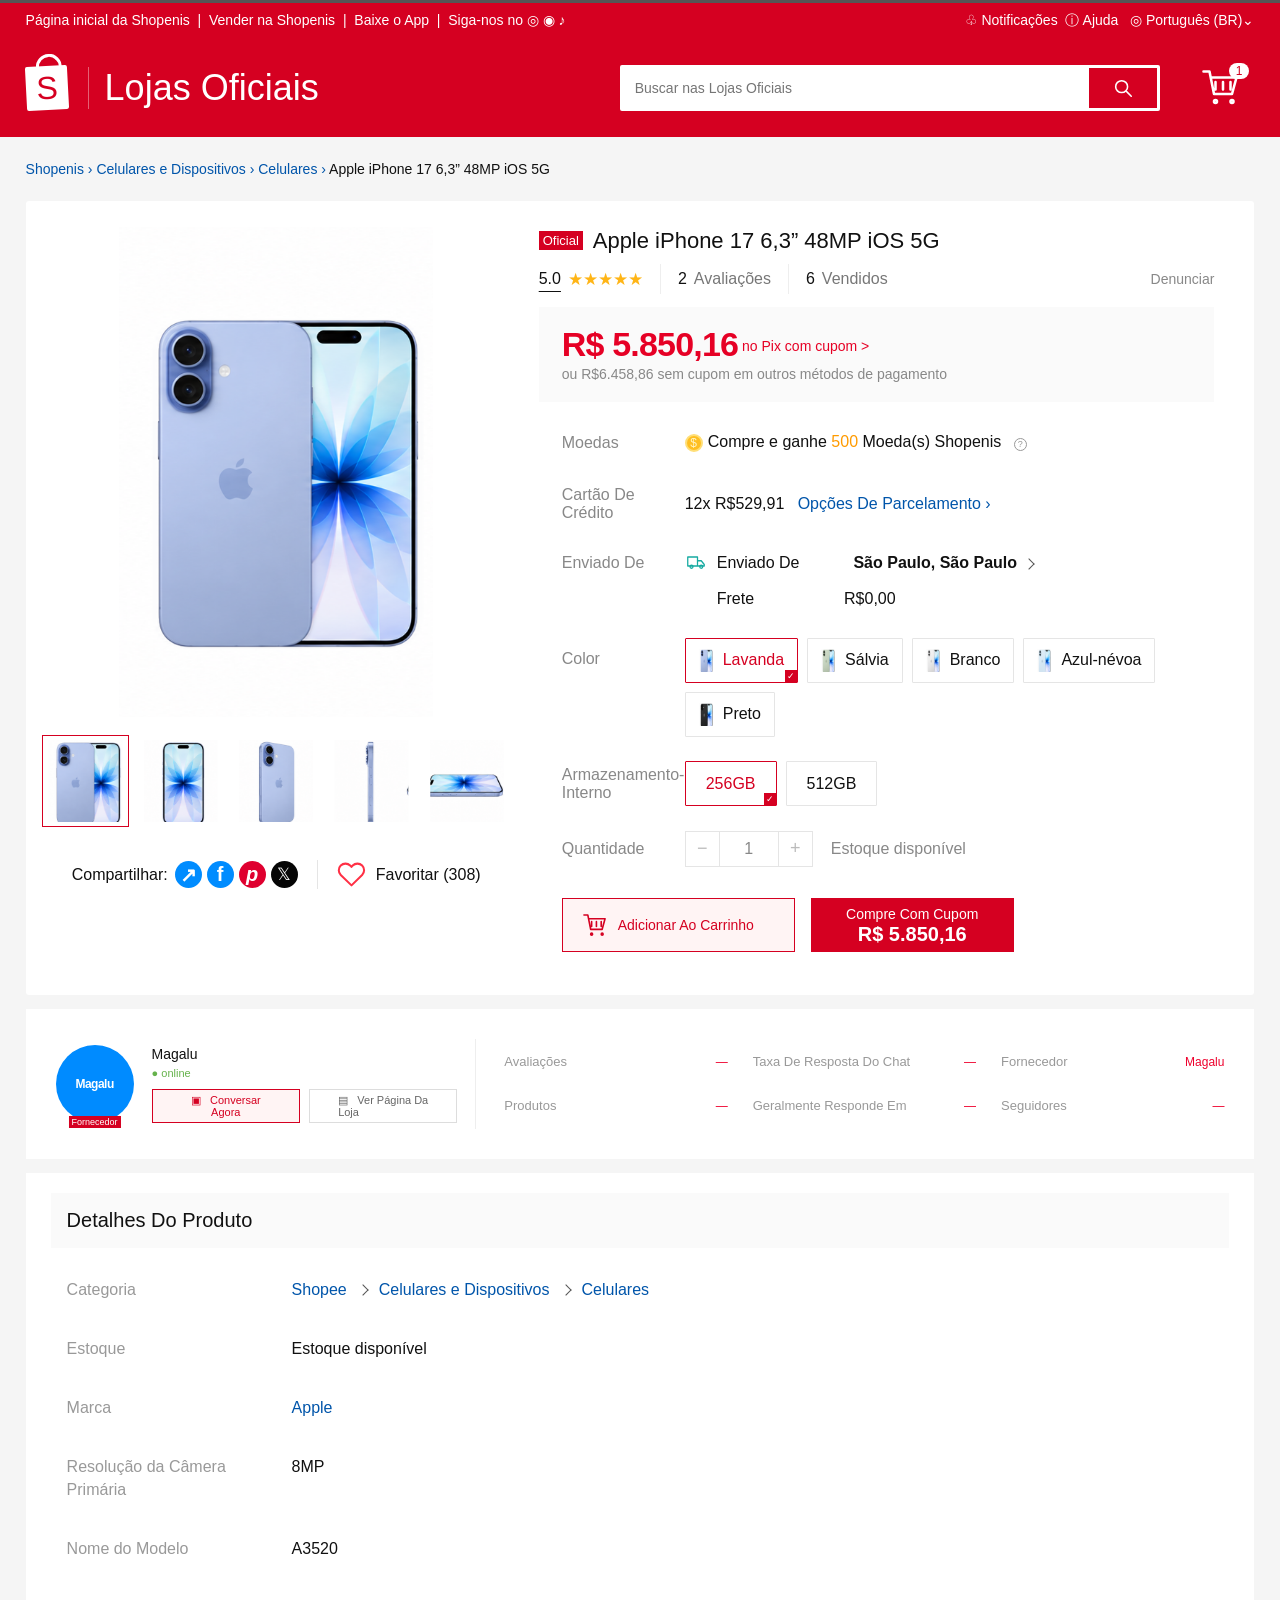
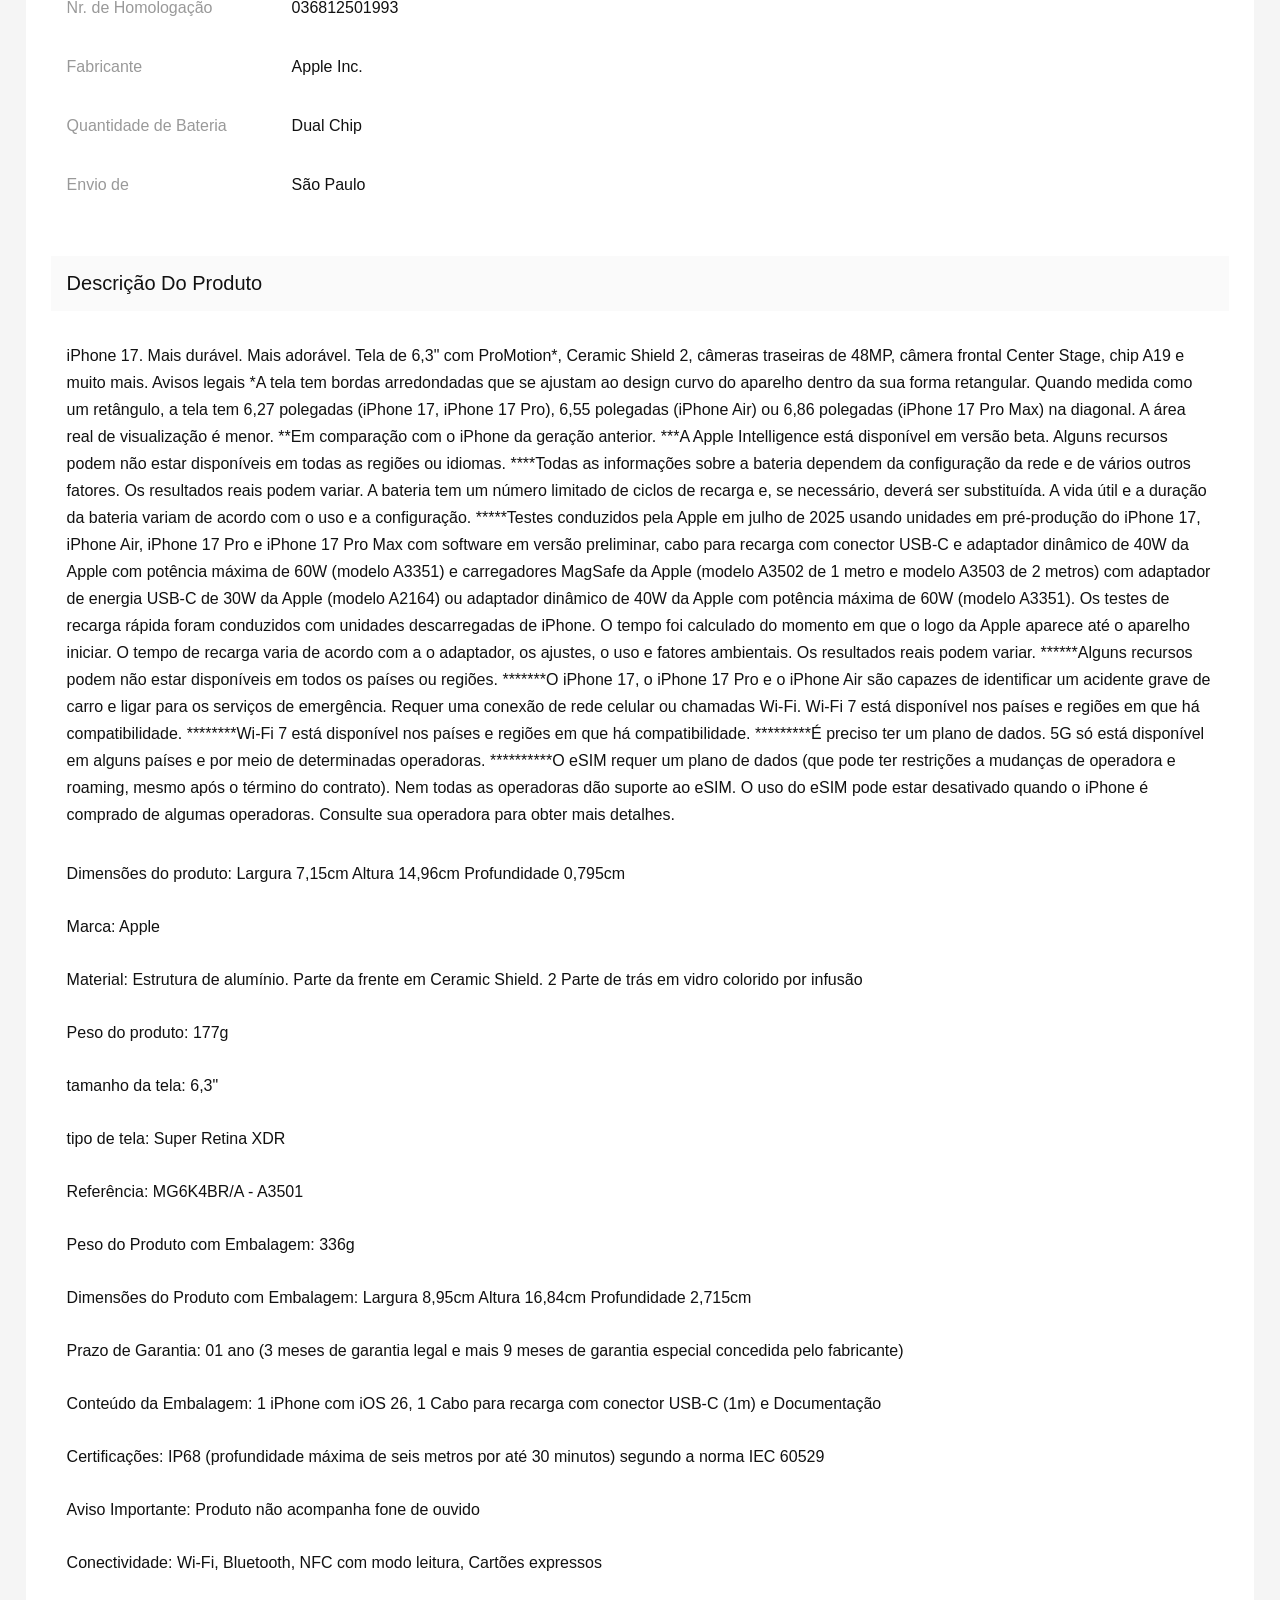
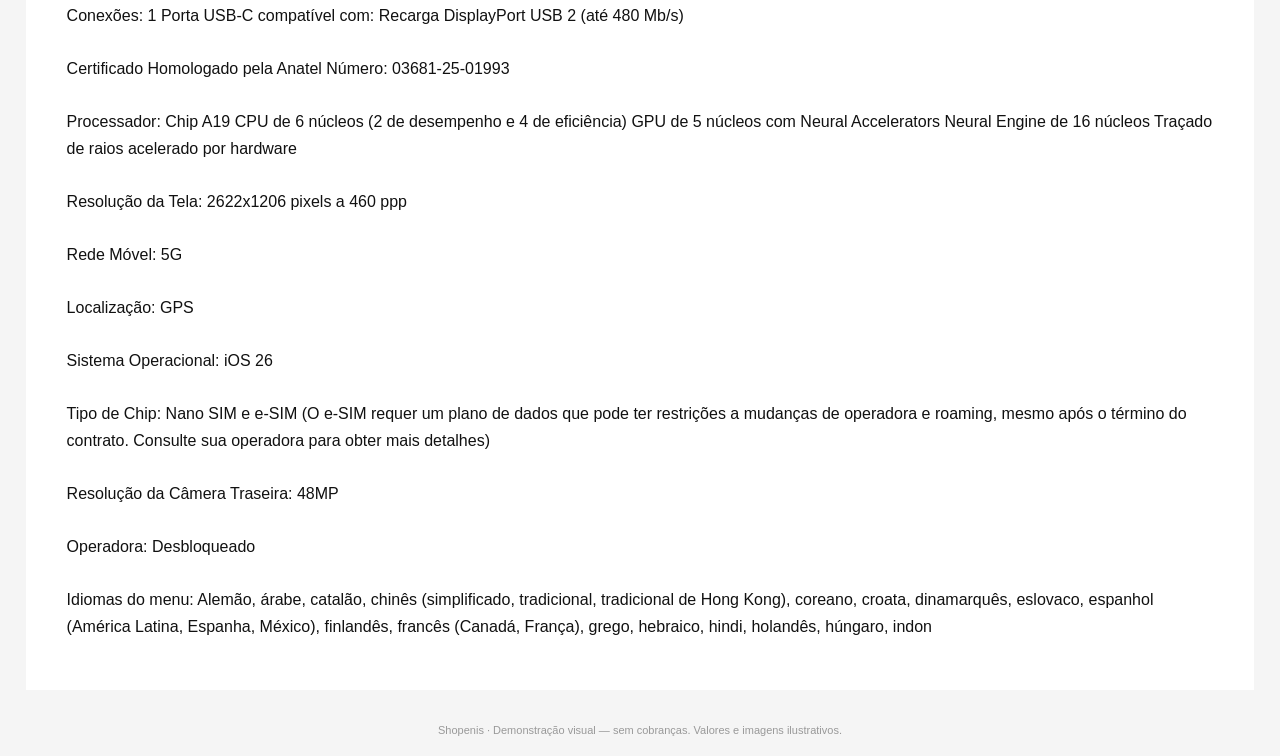
==== commit e52722da: "Update every product view for selected color without tinting page or display" ====
--- a/index.html
+++ b/index.html
@@ -1,7 +1,7 @@
 <!doctype html><html lang="pt-BR"><head><meta charset="UTF-8"><meta name="viewport" content="width=device-width,initial-scale=1"><title>Shopenis | iPhone 17</title><link rel="stylesheet" href="style.css"></head><body>
 <header id="header"><div class="topbar wrap"><span>Página inicial da Shopenis &nbsp;|&nbsp; Vender na Shopenis &nbsp;|&nbsp; Baixe o App &nbsp;|&nbsp; Siga-nos no ◎ ◉ ♪</span><span>♧ Notificações &nbsp;ⓘ Ajuda &nbsp; ◎ Português (BR)⌄</span></div><div class="masthead wrap"><a href="./" class="brand"><span class="bag">S</span><span id="brand-title">Lojas Oficiais</span></a><span id="page-title"></span><form class="search" role="search"><input aria-label="Buscar na loja" placeholder="Buscar nas Lojas Oficiais"><button aria-label="Buscar"><svg class="icon" viewBox="0 0 24 24" aria-hidden="true"><circle cx="10.5" cy="10.5" r="6.5"/><path d="m16 16 5 5"/></svg></button></form><button id="cart-icon" aria-label="Ver carrinho"><svg class="icon" viewBox="0 0 24 24" aria-hidden="true"><circle cx="9" cy="21" r="1"/><circle cx="20" cy="21" r="1"/><path d="M1 1h4l3 15h12l3-11H6M9 8v5m5-5v5m5-5v5"/></svg><sup>1</sup></button></div></header>
 <main class="wrap">
-<section id="product"><p class="breadcrumb">Shopenis › Celulares e Dispositivos › Celulares › <span>Apple iPhone 17 6,3” 48MP iOS 5G</span></p><div class="product-panel white"><div class="gallery"><div class="product-art"><div id="product-image" class="product-image gallery-sprite" role="img" aria-label="iPhone 17 azul-lavanda: vista frontal e traseira"></div></div><div class="thumbs"><button class="chosen" aria-label="Vista principal" data-view="pair" aria-pressed="true"><span class="gallery-thumb gallery-sprite" style="--view-position:0%"></span></button><button class="" aria-label="Vista frontal" data-view="front" aria-pressed="false"><span class="gallery-thumb gallery-sprite" style="--view-position:25%"></span></button><button class="" aria-label="Vista traseira" data-view="back" aria-pressed="false"><span class="gallery-thumb gallery-sprite" style="--view-position:50%"></span></button><button class="" aria-label="Vista lateral" data-view="side" aria-pressed="false"><span class="gallery-thumb gallery-sprite" style="--view-position:75%"></span></button><button class="" aria-label="Detalhe" data-view="detail" aria-pressed="false"><span class="gallery-thumb gallery-sprite" style="--view-position:100%"></span></button></div><div class="social">Compartilhar: <span class="social-links"><a href="https://www.messenger.com/" aria-label="Messenger">↗</a><a href="https://www.facebook.com/" aria-label="Facebook">f</a><a href="https://www.pinterest.com/" aria-label="Pinterest">p</a><a href="https://x.com/" aria-label="X">𝕏</a></span><i></i><button id="favorite" aria-pressed="false"><svg class="icon" viewBox="0 0 24 24" aria-hidden="true"><path d="M20.8 4.6a5.5 5.5 0 0 0-7.8 0L12 5.7l-1.1-1.1a5.5 5.5 0 0 0-7.8 7.8L12 21l8.8-8.6a5.5 5.5 0 0 0 0-7.8Z"/></svg><span>Favoritar (308)</span></button></div></div><div class="product-info"><h1><small>Oficial</small> Apple iPhone 17 6,3” 48MP iOS 5G</h1><div class="reviews"><u>5.0</u> <span>★★★★★</span><i></i> 2 <em>Avaliações</em><i></i> 6 <em>Vendidos</em><button>Denunciar</button></div><div class="price-box"><div><strong id="price"></strong> <span>no Pix com cupom &gt;</span></div><small>ou R$6.458,86 sem cupom em outros métodos de pagamento</small></div><div class="info-row"><label>Moedas</label><div><span class="coin">$</span>Compre e ganhe <span class="gold">500</span> Moeda(s) Shopenis <span class="hint">?</span></div></div><div class="info-row"><label>Cartão De<br>Crédito</label><div>12x R$529,91 &nbsp; <a>Opções De Parcelamento ›</a></div></div><div class="info-row shipping"><label>Enviado De</label><div><p><svg class="icon" viewBox="0 0 24 24" aria-hidden="true"><path d="M1 4h13v12H1zM14 9h5l4 5v2h-9"/><circle cx="6" cy="17" r="2"/><circle cx="19" cy="17" r="2"/></svg> Enviado De <b>São Paulo, São Paulo <span class="breadcrumb-chevron"></span></b></p><p>Frete <span class="freight-price">R$0,00</span></p></div></div><div class="info-row"><label>Color</label><div id="colors" class="options"></div></div><div class="info-row"><label>Armazenamento-<br>Interno</label><div class="options"><button class="option selected" data-gb="256" aria-pressed="true">256GB</button><button class="option" data-gb="512" aria-pressed="false">512GB</button></div></div><div class="info-row"><label>Quantidade</label><div class="quantity"><button data-qty="-1" aria-label="Diminuir quantidade">−</button><span class="qty">1</span><button data-qty="1" aria-label="Aumentar quantidade">+</button><small>Estoque disponível</small></div></div><div class="buy-actions"><button class="outline" id="add-cart"><svg class="icon" viewBox="0 0 24 24" aria-hidden="true"><circle cx="9" cy="21" r="1"/><circle cx="20" cy="21" r="1"/><path d="M1 1h4l3 15h12l3-11H6M9 8v5m5-5v5m5-5v5"/></svg> Adicionar Ao Carrinho</button><button class="primary red" id="to-address">Compre Com Cupom<br><b class="buy-price"></b></button></div></div></div><div class="seller white"><div class="seller-name"><div class="supplier-avatar"><div class="avatar magalu-avatar">Magalu</div><span>Fornecedor</span></div><div class="supplier-info"><b>Magalu</b><small>● online</small><div class="supplier-actions"><button class="outline" type="button">▣ &nbsp; Conversar<br>Agora</button><a class="store-link" href="https://www.magazineluiza.com.br/" target="_blank" rel="noopener noreferrer">▤ &nbsp; Ver Página Da<br>Loja</a></div></div></div><div class="seller-stats"><p>Avaliações <span>—</span></p><p>Taxa De Resposta Do Chat <span>—</span></p><p>Fornecedor <span>Magalu</span></p><p>Produtos <span>—</span></p><p>Geralmente Responde Em <span>—</span></p><p>Seguidores <span>—</span></p></div></div><div class="details white"><h2>Detalhes Do Produto</h2><dl class="specifications">
+<section id="product"><p class="breadcrumb">Shopenis › Celulares e Dispositivos › Celulares › <span>Apple iPhone 17 6,3” 48MP iOS 5G</span></p><div class="product-panel white"><div class="gallery"><div class="product-art"><div id="product-image" class="product-image gallery-sprite" role="img" aria-label="iPhone 17 azul-lavanda: vista frontal e traseira"></div></div><div class="thumbs"><button class="chosen" aria-label="Vista principal" data-view="pair" aria-pressed="true"><span class="gallery-thumb gallery-sprite" style="--view-position:0%"></span></button><button class="" aria-label="Vista frontal" data-view="front" aria-pressed="false"><span class="gallery-thumb gallery-sprite" style="--view-position:25%"></span></button><button class="" aria-label="Vista traseira" data-view="back" aria-pressed="false"><span class="gallery-thumb gallery-sprite" style="--view-position:50%"></span></button><button class="" aria-label="Vista lateral" data-view="side" aria-pressed="false"><span class="gallery-thumb gallery-sprite" style="--view-position:75%"></span></button><button class="" aria-label="Detalhe" data-view="detail" aria-pressed="false"><span class="gallery-thumb gallery-sprite" style="--view-position:100%"></span></button></div><div class="social">Compartilhar: <span class="social-links"><a href="https://www.messenger.com/" aria-label="Messenger">↗</a><a href="https://www.facebook.com/" aria-label="Facebook">f</a><a href="https://www.pinterest.com/" aria-label="Pinterest">p</a><a href="https://x.com/" aria-label="X">𝕏</a></span><i></i><button id="favorite" aria-pressed="false"><svg class="icon" viewBox="0 0 24 24" aria-hidden="true"><path d="M20.8 4.6a5.5 5.5 0 0 0-7.8 0L12 5.7l-1.1-1.1a5.5 5.5 0 0 0-7.8 7.8L12 21l8.8-8.6a5.5 5.5 0 0 0 0-7.8Z"/></svg><span>Favoritar (308)</span></button></div></div><div class="product-info"><h1><small>Oficial</small> Apple iPhone 17 6,3” 48MP iOS 5G</h1><div class="reviews"><u>5.0</u> <span>★★★★★</span><i></i> 2 <em>Avaliações</em><i></i> 6 <em>Vendidos</em><button>Denunciar</button></div><div class="price-box"><div><strong id="price"></strong> <span>no Pix com cupom &gt;</span></div><small>ou R$6.458,86 sem cupom em outros métodos de pagamento</small></div><div class="info-row"><label>Moedas</label><div><span class="coin">$</span>Compre e ganhe <span class="gold">500</span> Moeda(s) Shopenis <span class="hint">?</span></div></div><div class="info-row"><label>Cartão De<br>Crédito</label><div>12x R$529,91 &nbsp; <a>Opções De Parcelamento ›</a></div></div><div class="info-row shipping"><label>Enviado De</label><div><p><svg class="icon" viewBox="0 0 24 24" aria-hidden="true"><path d="M1 4h13v12H1zM14 9h5l4 5v2h-9"/><circle cx="6" cy="17" r="2"/><circle cx="19" cy="17" r="2"/></svg> Enviado De <b>São Paulo, São Paulo <span class="breadcrumb-chevron"></span></b></p><p>Frete <span class="freight-price">R$0,00</span></p></div></div><div class="info-row"><label>Color</label><div id="colors" class="options"></div></div><div class="info-row"><label>Armazenamento-<br>Interno</label><div class="options"><button class="option selected" data-gb="256" aria-label="256GB" aria-pressed="true">256GB</button><button class="option" data-gb="512" aria-label="512GB" aria-pressed="false">512GB</button></div></div><div class="info-row"><label>Quantidade</label><div class="quantity"><button data-qty="-1" aria-label="Diminuir quantidade">−</button><span class="qty">1</span><button data-qty="1" aria-label="Aumentar quantidade">+</button><small>Estoque disponível</small></div></div><div class="buy-actions"><button class="outline" id="add-cart"><svg class="icon" viewBox="0 0 24 24" aria-hidden="true"><circle cx="9" cy="21" r="1"/><circle cx="20" cy="21" r="1"/><path d="M1 1h4l3 15h12l3-11H6M9 8v5m5-5v5m5-5v5"/></svg> Adicionar Ao Carrinho</button><button class="primary red" id="to-address">Compre Com Cupom<br><b class="buy-price"></b></button></div></div></div><div class="seller white"><div class="seller-name"><div class="supplier-avatar"><div class="avatar magalu-avatar">Magalu</div><span>Fornecedor</span></div><div class="supplier-info"><b>Magalu</b><small>● online</small><div class="supplier-actions"><button class="outline" type="button">▣ &nbsp; Conversar<br>Agora</button><a class="store-link" href="https://www.magazineluiza.com.br/" target="_blank" rel="noopener noreferrer">▤ &nbsp; Ver Página Da<br>Loja</a></div></div></div><div class="seller-stats"><p>Avaliações <span>—</span></p><p>Taxa De Resposta Do Chat <span>—</span></p><p>Fornecedor <span>Magalu</span></p><p>Produtos <span>—</span></p><p>Geralmente Responde Em <span>—</span></p><p>Seguidores <span>—</span></p></div></div><div class="details white"><h2>Detalhes Do Produto</h2><dl class="specifications">
 <dt>Categoria</dt><dd><a href="https://shopee.com.br/">Shopee</a> <span class="breadcrumb-chevron" aria-hidden="true"></span> <a href="https://shopee.com.br/Celulares-e-Dispositivos-cat.11059988">Celulares e Dispositivos</a> <span class="breadcrumb-chevron" aria-hidden="true"></span> <a href="https://shopee.com.br/Celulares-cat.11059988.11060166">Celulares</a></dd>
 <dt>Estoque</dt><dd>Estoque disponível</dd><dt>Marca</dt><dd><a href="https://shopee.com.br/search?brands=1189223">Apple</a></dd><dt>Resolução da Câmera Primária</dt><dd>8MP</dd><dt>Nome do Modelo</dt><dd>A3520</dd><dt>Nr. de Homologação</dt><dd>036812501993</dd><dt>Fabricante</dt><dd>Apple Inc.</dd><dt>Quantidade de Bateria</dt><dd>Dual Chip</dd><dt>Envio de</dt><dd>São Paulo</dd></dl>
 <h2>Descrição Do Produto</h2><div class="product-description">
--- a/style.css
+++ b/style.css
@@ -27,3 +27,11 @@
 .gallery-option-image{display:inline-block;width:14px;height:23px;margin-right:10px;vertical-align:middle;background-size:500% 160%;background-position-y:55%}.order-phone{display:inline-block;width:32px;height:48px;flex-shrink:0;vertical-align:middle;background-size:500% 160%;background-position-y:55%}.gallery-thumb{clip-path:inset(0 2px)}
 @media(min-width:801px) and (max-width:1199px){.product-art .product-image{position:relative;left:-12px;top:-5px}.gallery-option-image{width:10px;height:16px;margin-right:7px}}
 @media(max-width:800px){.gallery-option-image{width:10px;height:16px;margin-right:6px}}
+
+/* A cor preta usa uma imagem própria: mantém fundo e tela nas cores originais. */
+.gallery-sprite[data-color="Preto"]{background-image:url('assets/iphone-gallery-black.png')}
+
+/* Uma galeria por acabamento, aplicada ao produto, miniaturas, carrinho e pedido. */
+.gallery-sprite[data-color="Sálvia"]{background-image:url('assets/iphone-gallery-sage.png')}
+.gallery-sprite[data-color="Branco"]{background-image:url('assets/iphone-gallery-white.png')}
+.gallery-sprite[data-color="Azul-névoa"]{background-image:url('assets/iphone-gallery-mist-blue.png')}
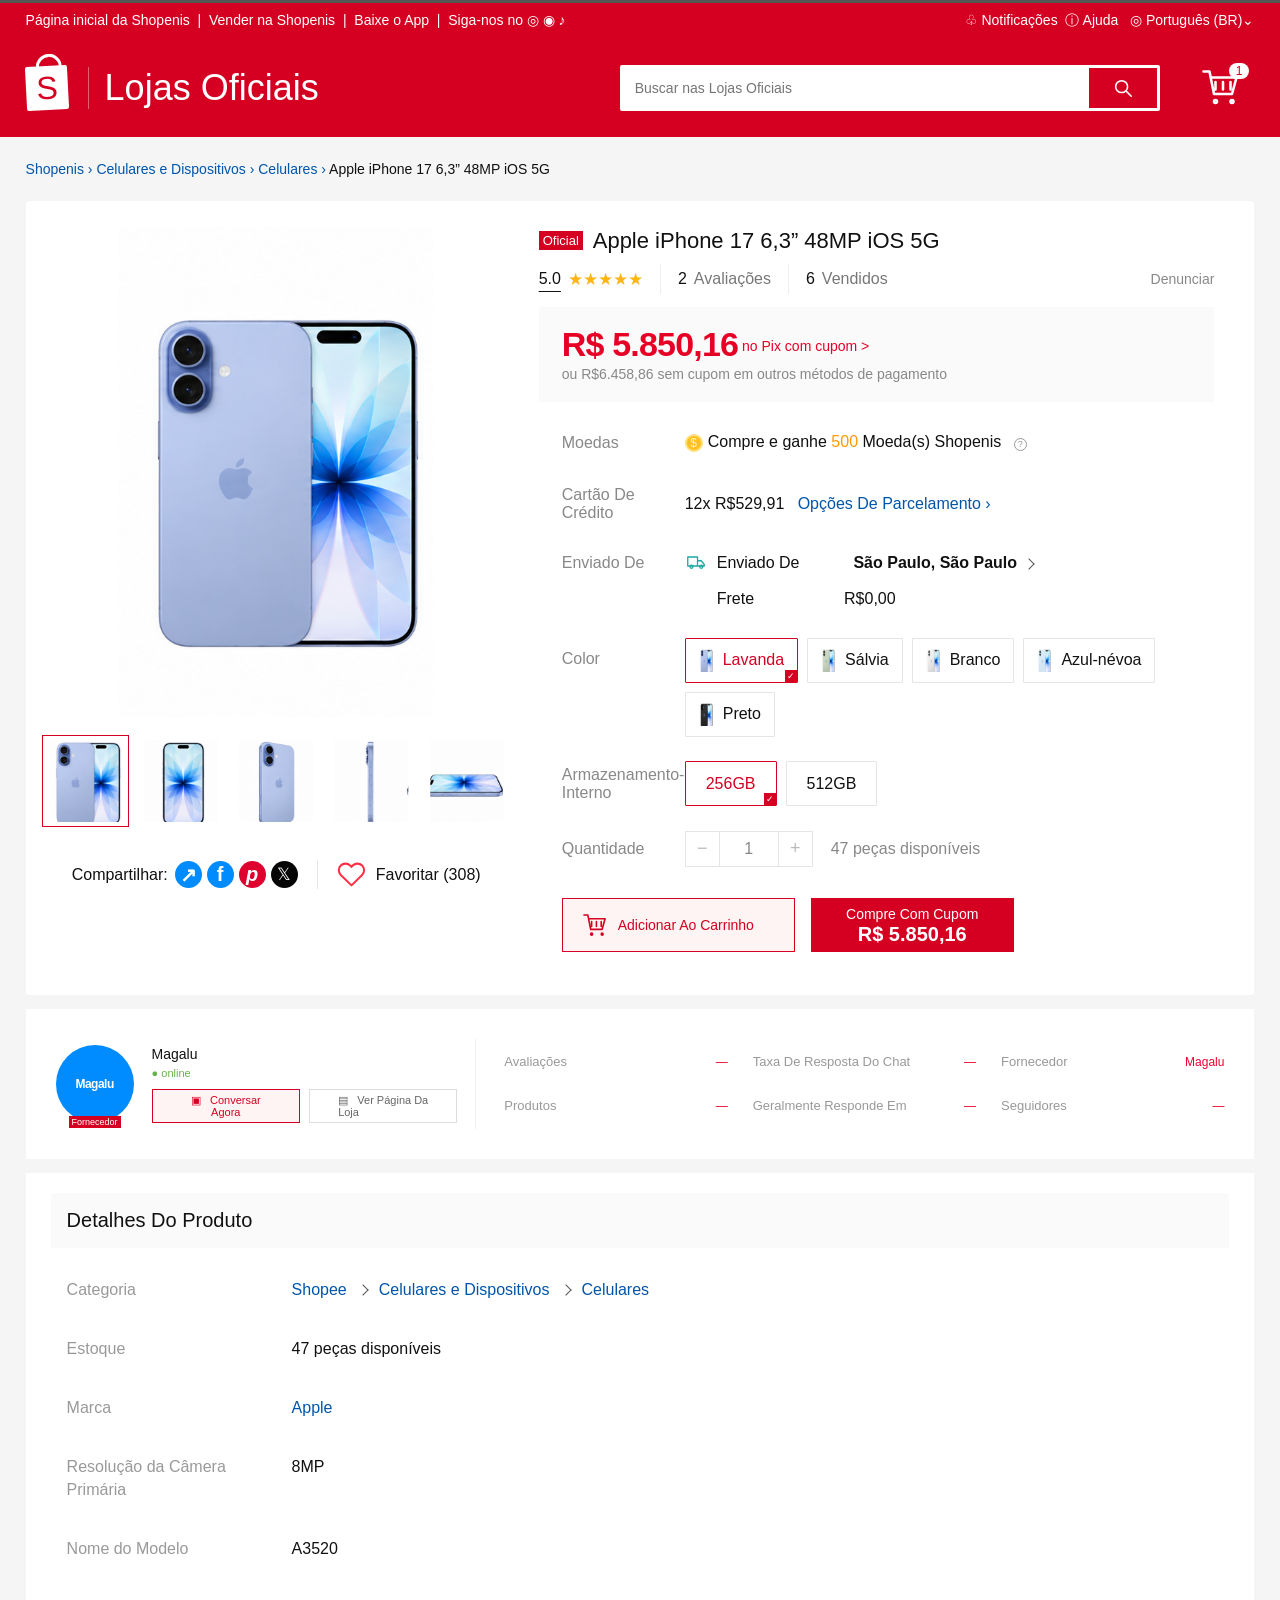
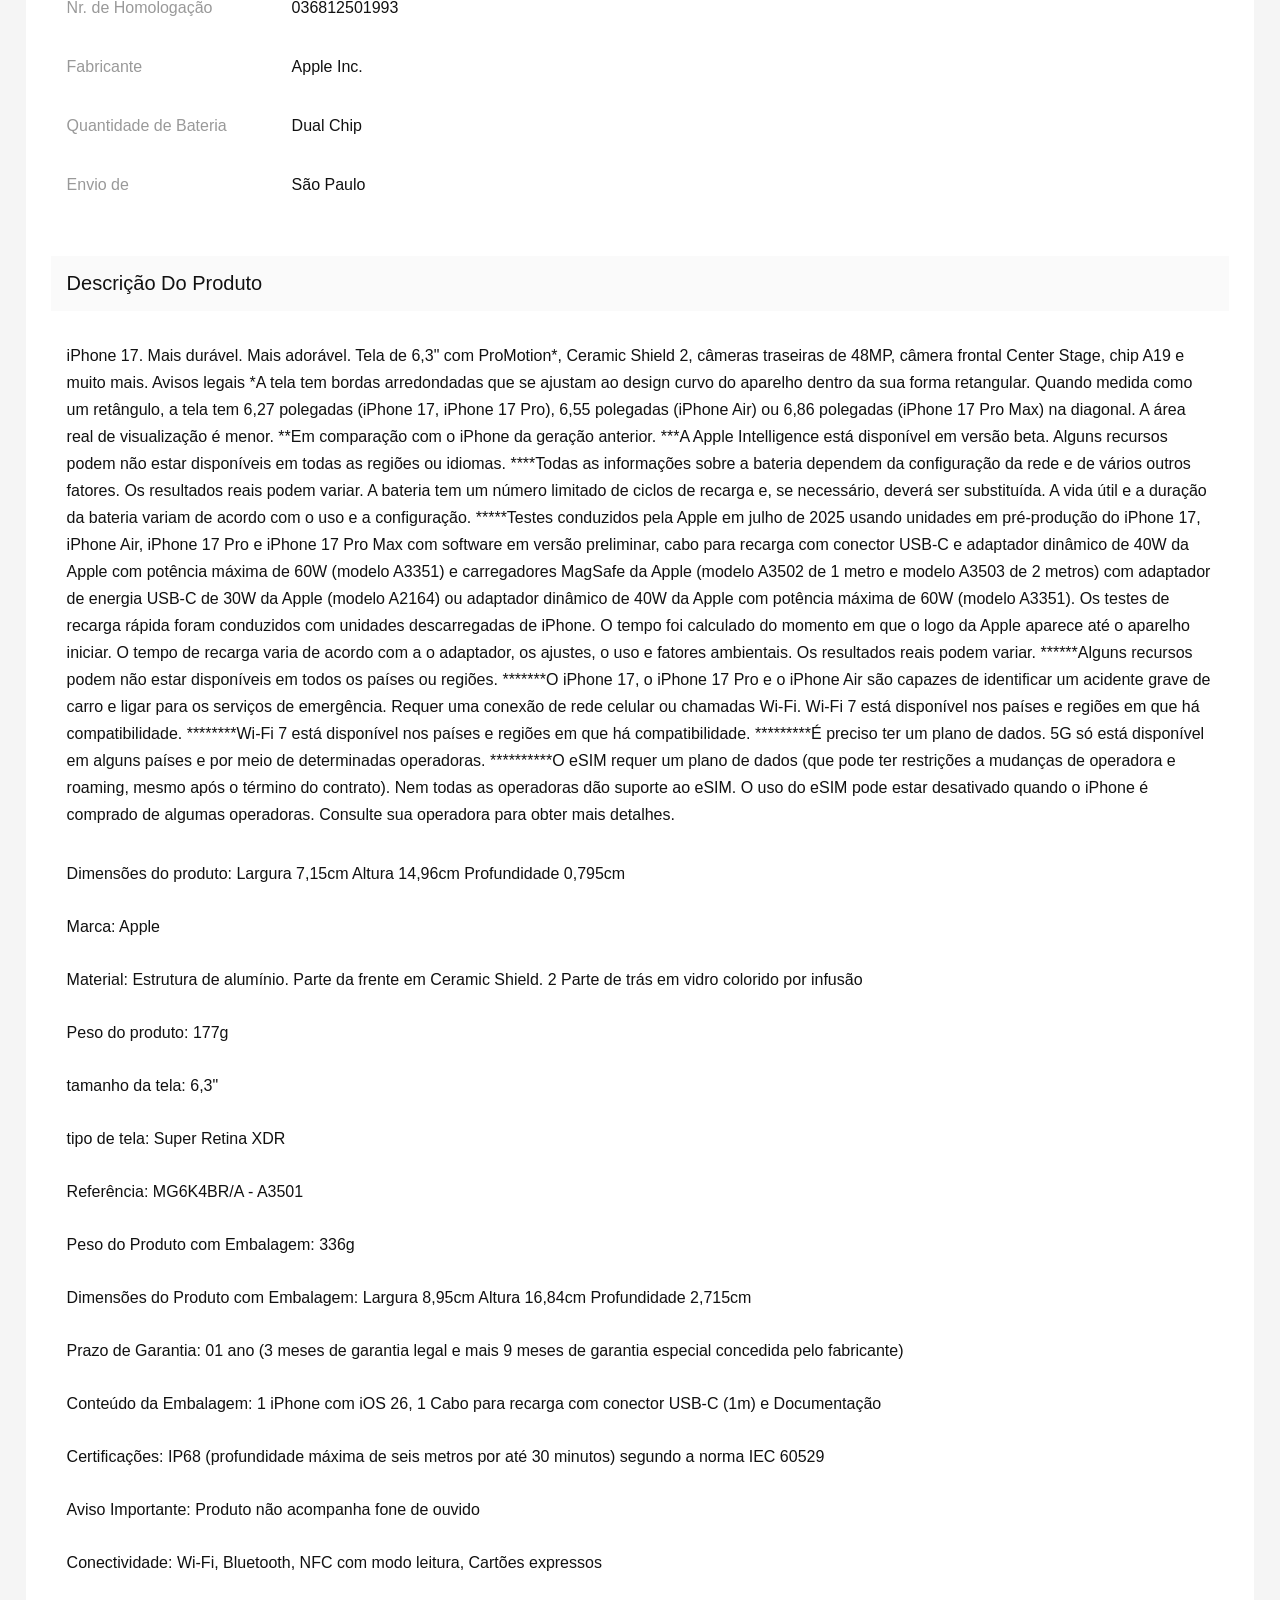
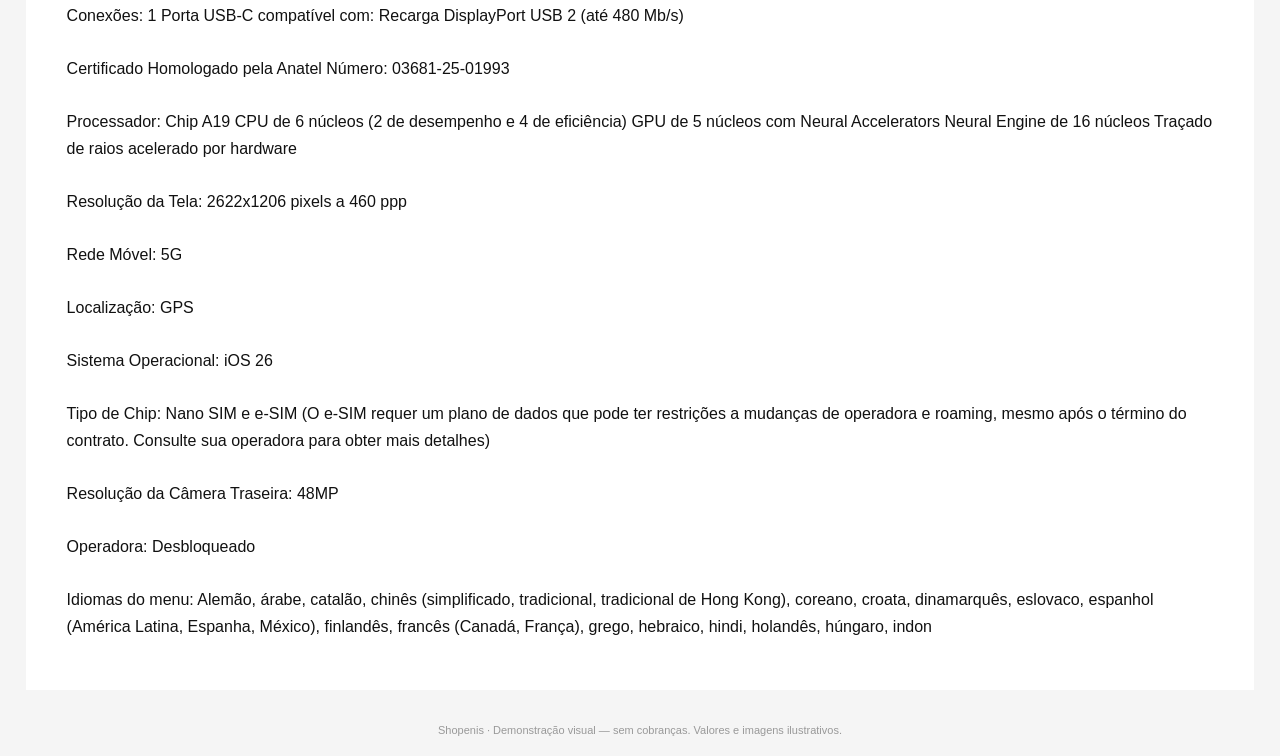
==== commit 161a7e32: "Show illustrative stock counts for each iPhone color" ====
--- a/index.html
+++ b/index.html
@@ -1,9 +1,9 @@
 <!doctype html><html lang="pt-BR"><head><meta charset="UTF-8"><meta name="viewport" content="width=device-width,initial-scale=1"><title>Shopenis | iPhone 17</title><link rel="stylesheet" href="style.css"></head><body>
 <header id="header"><div class="topbar wrap"><span>Página inicial da Shopenis &nbsp;|&nbsp; Vender na Shopenis &nbsp;|&nbsp; Baixe o App &nbsp;|&nbsp; Siga-nos no ◎ ◉ ♪</span><span>♧ Notificações &nbsp;ⓘ Ajuda &nbsp; ◎ Português (BR)⌄</span></div><div class="masthead wrap"><a href="./" class="brand"><span class="bag">S</span><span id="brand-title">Lojas Oficiais</span></a><span id="page-title"></span><form class="search" role="search"><input aria-label="Buscar na loja" placeholder="Buscar nas Lojas Oficiais"><button aria-label="Buscar"><svg class="icon" viewBox="0 0 24 24" aria-hidden="true"><circle cx="10.5" cy="10.5" r="6.5"/><path d="m16 16 5 5"/></svg></button></form><button id="cart-icon" aria-label="Ver carrinho"><svg class="icon" viewBox="0 0 24 24" aria-hidden="true"><circle cx="9" cy="21" r="1"/><circle cx="20" cy="21" r="1"/><path d="M1 1h4l3 15h12l3-11H6M9 8v5m5-5v5m5-5v5"/></svg><sup>1</sup></button></div></header>
 <main class="wrap">
-<section id="product"><p class="breadcrumb">Shopenis › Celulares e Dispositivos › Celulares › <span>Apple iPhone 17 6,3” 48MP iOS 5G</span></p><div class="product-panel white"><div class="gallery"><div class="product-art"><div id="product-image" class="product-image gallery-sprite" role="img" aria-label="iPhone 17 azul-lavanda: vista frontal e traseira"></div></div><div class="thumbs"><button class="chosen" aria-label="Vista principal" data-view="pair" aria-pressed="true"><span class="gallery-thumb gallery-sprite" style="--view-position:0%"></span></button><button class="" aria-label="Vista frontal" data-view="front" aria-pressed="false"><span class="gallery-thumb gallery-sprite" style="--view-position:25%"></span></button><button class="" aria-label="Vista traseira" data-view="back" aria-pressed="false"><span class="gallery-thumb gallery-sprite" style="--view-position:50%"></span></button><button class="" aria-label="Vista lateral" data-view="side" aria-pressed="false"><span class="gallery-thumb gallery-sprite" style="--view-position:75%"></span></button><button class="" aria-label="Detalhe" data-view="detail" aria-pressed="false"><span class="gallery-thumb gallery-sprite" style="--view-position:100%"></span></button></div><div class="social">Compartilhar: <span class="social-links"><a href="https://www.messenger.com/" aria-label="Messenger">↗</a><a href="https://www.facebook.com/" aria-label="Facebook">f</a><a href="https://www.pinterest.com/" aria-label="Pinterest">p</a><a href="https://x.com/" aria-label="X">𝕏</a></span><i></i><button id="favorite" aria-pressed="false"><svg class="icon" viewBox="0 0 24 24" aria-hidden="true"><path d="M20.8 4.6a5.5 5.5 0 0 0-7.8 0L12 5.7l-1.1-1.1a5.5 5.5 0 0 0-7.8 7.8L12 21l8.8-8.6a5.5 5.5 0 0 0 0-7.8Z"/></svg><span>Favoritar (308)</span></button></div></div><div class="product-info"><h1><small>Oficial</small> Apple iPhone 17 6,3” 48MP iOS 5G</h1><div class="reviews"><u>5.0</u> <span>★★★★★</span><i></i> 2 <em>Avaliações</em><i></i> 6 <em>Vendidos</em><button>Denunciar</button></div><div class="price-box"><div><strong id="price"></strong> <span>no Pix com cupom &gt;</span></div><small>ou R$6.458,86 sem cupom em outros métodos de pagamento</small></div><div class="info-row"><label>Moedas</label><div><span class="coin">$</span>Compre e ganhe <span class="gold">500</span> Moeda(s) Shopenis <span class="hint">?</span></div></div><div class="info-row"><label>Cartão De<br>Crédito</label><div>12x R$529,91 &nbsp; <a>Opções De Parcelamento ›</a></div></div><div class="info-row shipping"><label>Enviado De</label><div><p><svg class="icon" viewBox="0 0 24 24" aria-hidden="true"><path d="M1 4h13v12H1zM14 9h5l4 5v2h-9"/><circle cx="6" cy="17" r="2"/><circle cx="19" cy="17" r="2"/></svg> Enviado De <b>São Paulo, São Paulo <span class="breadcrumb-chevron"></span></b></p><p>Frete <span class="freight-price">R$0,00</span></p></div></div><div class="info-row"><label>Color</label><div id="colors" class="options"></div></div><div class="info-row"><label>Armazenamento-<br>Interno</label><div class="options"><button class="option selected" data-gb="256" aria-label="256GB" aria-pressed="true">256GB</button><button class="option" data-gb="512" aria-label="512GB" aria-pressed="false">512GB</button></div></div><div class="info-row"><label>Quantidade</label><div class="quantity"><button data-qty="-1" aria-label="Diminuir quantidade">−</button><span class="qty">1</span><button data-qty="1" aria-label="Aumentar quantidade">+</button><small>Estoque disponível</small></div></div><div class="buy-actions"><button class="outline" id="add-cart"><svg class="icon" viewBox="0 0 24 24" aria-hidden="true"><circle cx="9" cy="21" r="1"/><circle cx="20" cy="21" r="1"/><path d="M1 1h4l3 15h12l3-11H6M9 8v5m5-5v5m5-5v5"/></svg> Adicionar Ao Carrinho</button><button class="primary red" id="to-address">Compre Com Cupom<br><b class="buy-price"></b></button></div></div></div><div class="seller white"><div class="seller-name"><div class="supplier-avatar"><div class="avatar magalu-avatar">Magalu</div><span>Fornecedor</span></div><div class="supplier-info"><b>Magalu</b><small>● online</small><div class="supplier-actions"><button class="outline" type="button">▣ &nbsp; Conversar<br>Agora</button><a class="store-link" href="https://www.magazineluiza.com.br/" target="_blank" rel="noopener noreferrer">▤ &nbsp; Ver Página Da<br>Loja</a></div></div></div><div class="seller-stats"><p>Avaliações <span>—</span></p><p>Taxa De Resposta Do Chat <span>—</span></p><p>Fornecedor <span>Magalu</span></p><p>Produtos <span>—</span></p><p>Geralmente Responde Em <span>—</span></p><p>Seguidores <span>—</span></p></div></div><div class="details white"><h2>Detalhes Do Produto</h2><dl class="specifications">
+<section id="product"><p class="breadcrumb">Shopenis › Celulares e Dispositivos › Celulares › <span>Apple iPhone 17 6,3” 48MP iOS 5G</span></p><div class="product-panel white"><div class="gallery"><div class="product-art"><div id="product-image" class="product-image gallery-sprite" role="img" aria-label="iPhone 17 azul-lavanda: vista frontal e traseira"></div></div><div class="thumbs"><button class="chosen" aria-label="Vista principal" data-view="pair" aria-pressed="true"><span class="gallery-thumb gallery-sprite" style="--view-position:0%"></span></button><button class="" aria-label="Vista frontal" data-view="front" aria-pressed="false"><span class="gallery-thumb gallery-sprite" style="--view-position:25%"></span></button><button class="" aria-label="Vista traseira" data-view="back" aria-pressed="false"><span class="gallery-thumb gallery-sprite" style="--view-position:50%"></span></button><button class="" aria-label="Vista lateral" data-view="side" aria-pressed="false"><span class="gallery-thumb gallery-sprite" style="--view-position:75%"></span></button><button class="" aria-label="Detalhe" data-view="detail" aria-pressed="false"><span class="gallery-thumb gallery-sprite" style="--view-position:100%"></span></button></div><div class="social">Compartilhar: <span class="social-links"><a href="https://www.messenger.com/" aria-label="Messenger">↗</a><a href="https://www.facebook.com/" aria-label="Facebook">f</a><a href="https://www.pinterest.com/" aria-label="Pinterest">p</a><a href="https://x.com/" aria-label="X">𝕏</a></span><i></i><button id="favorite" aria-pressed="false"><svg class="icon" viewBox="0 0 24 24" aria-hidden="true"><path d="M20.8 4.6a5.5 5.5 0 0 0-7.8 0L12 5.7l-1.1-1.1a5.5 5.5 0 0 0-7.8 7.8L12 21l8.8-8.6a5.5 5.5 0 0 0 0-7.8Z"/></svg><span>Favoritar (308)</span></button></div></div><div class="product-info"><h1><small>Oficial</small> Apple iPhone 17 6,3” 48MP iOS 5G</h1><div class="reviews"><u>5.0</u> <span>★★★★★</span><i></i> 2 <em>Avaliações</em><i></i> 6 <em>Vendidos</em><button>Denunciar</button></div><div class="price-box"><div><strong id="price"></strong> <span>no Pix com cupom &gt;</span></div><small>ou R$6.458,86 sem cupom em outros métodos de pagamento</small></div><div class="info-row"><label>Moedas</label><div><span class="coin">$</span>Compre e ganhe <span class="gold">500</span> Moeda(s) Shopenis <span class="hint">?</span></div></div><div class="info-row"><label>Cartão De<br>Crédito</label><div>12x R$529,91 &nbsp; <a>Opções De Parcelamento ›</a></div></div><div class="info-row shipping"><label>Enviado De</label><div><p><svg class="icon" viewBox="0 0 24 24" aria-hidden="true"><path d="M1 4h13v12H1zM14 9h5l4 5v2h-9"/><circle cx="6" cy="17" r="2"/><circle cx="19" cy="17" r="2"/></svg> Enviado De <b>São Paulo, São Paulo <span class="breadcrumb-chevron"></span></b></p><p>Frete <span class="freight-price">R$0,00</span></p></div></div><div class="info-row"><label>Color</label><div id="colors" class="options"></div></div><div class="info-row"><label>Armazenamento-<br>Interno</label><div class="options"><button class="option selected" data-gb="256" aria-label="256GB" aria-pressed="true">256GB</button><button class="option" data-gb="512" aria-label="512GB" aria-pressed="false">512GB</button></div></div><div class="info-row"><label>Quantidade</label><div class="quantity"><button data-qty="-1" aria-label="Diminuir quantidade">−</button><span class="qty">1</span><button data-qty="1" aria-label="Aumentar quantidade">+</button><small class="stock-count" aria-live="polite">47 peças disponíveis</small></div></div><div class="buy-actions"><button class="outline" id="add-cart"><svg class="icon" viewBox="0 0 24 24" aria-hidden="true"><circle cx="9" cy="21" r="1"/><circle cx="20" cy="21" r="1"/><path d="M1 1h4l3 15h12l3-11H6M9 8v5m5-5v5m5-5v5"/></svg> Adicionar Ao Carrinho</button><button class="primary red" id="to-address">Compre Com Cupom<br><b class="buy-price"></b></button></div></div></div><div class="seller white"><div class="seller-name"><div class="supplier-avatar"><div class="avatar magalu-avatar">Magalu</div><span>Fornecedor</span></div><div class="supplier-info"><b>Magalu</b><small>● online</small><div class="supplier-actions"><button class="outline" type="button">▣ &nbsp; Conversar<br>Agora</button><a class="store-link" href="https://www.magazineluiza.com.br/" target="_blank" rel="noopener noreferrer">▤ &nbsp; Ver Página Da<br>Loja</a></div></div></div><div class="seller-stats"><p>Avaliações <span>—</span></p><p>Taxa De Resposta Do Chat <span>—</span></p><p>Fornecedor <span>Magalu</span></p><p>Produtos <span>—</span></p><p>Geralmente Responde Em <span>—</span></p><p>Seguidores <span>—</span></p></div></div><div class="details white"><h2>Detalhes Do Produto</h2><dl class="specifications">
 <dt>Categoria</dt><dd><a href="https://shopee.com.br/">Shopee</a> <span class="breadcrumb-chevron" aria-hidden="true"></span> <a href="https://shopee.com.br/Celulares-e-Dispositivos-cat.11059988">Celulares e Dispositivos</a> <span class="breadcrumb-chevron" aria-hidden="true"></span> <a href="https://shopee.com.br/Celulares-cat.11059988.11060166">Celulares</a></dd>
-<dt>Estoque</dt><dd>Estoque disponível</dd><dt>Marca</dt><dd><a href="https://shopee.com.br/search?brands=1189223">Apple</a></dd><dt>Resolução da Câmera Primária</dt><dd>8MP</dd><dt>Nome do Modelo</dt><dd>A3520</dd><dt>Nr. de Homologação</dt><dd>036812501993</dd><dt>Fabricante</dt><dd>Apple Inc.</dd><dt>Quantidade de Bateria</dt><dd>Dual Chip</dd><dt>Envio de</dt><dd>São Paulo</dd></dl>
+<dt>Estoque</dt><dd class="stock-count">47 peças disponíveis</dd><dt>Marca</dt><dd><a href="https://shopee.com.br/search?brands=1189223">Apple</a></dd><dt>Resolução da Câmera Primária</dt><dd>8MP</dd><dt>Nome do Modelo</dt><dd>A3520</dd><dt>Nr. de Homologação</dt><dd>036812501993</dd><dt>Fabricante</dt><dd>Apple Inc.</dd><dt>Quantidade de Bateria</dt><dd>Dual Chip</dd><dt>Envio de</dt><dd>São Paulo</dd></dl>
 <h2>Descrição Do Produto</h2><div class="product-description">
 <p class="legal-copy">iPhone 17. Mais durável. Mais adorável. Tela de 6,3" com ProMotion*, Ceramic Shield 2, câmeras traseiras de 48MP, câmera frontal Center Stage, chip A19 e muito mais. Avisos legais *A tela tem bordas arredondadas que se ajustam ao design curvo do aparelho dentro da sua forma retangular. Quando medida como um retângulo, a tela tem 6,27 polegadas (iPhone 17, iPhone 17 Pro), 6,55 polegadas (iPhone Air) ou 6,86 polegadas (iPhone 17 Pro Max) na diagonal. A área real de visualização é menor. **Em comparação com o iPhone da geração anterior. ***A Apple Intelligence está disponível em versão beta. Alguns recursos podem não estar disponíveis em todas as regiões ou idiomas. ****Todas as informações sobre a bateria dependem da configuração da rede e de vários outros fatores. Os resultados reais podem variar. A bateria tem um número limitado de ciclos de recarga e, se necessário, deverá ser substituída. A vida útil e a duração da bateria variam de acordo com o uso e a configuração. *****Testes conduzidos pela Apple em julho de 2025 usando unidades em pré-produção do iPhone 17, iPhone Air, iPhone 17 Pro e iPhone 17 Pro Max com software em versão preliminar, cabo para recarga com conector USB-C e adaptador dinâmico de 40W da Apple com potência máxima de 60W (modelo A3351) e carregadores MagSafe da Apple (modelo A3502 de 1 metro e modelo A3503 de 2 metros) com adaptador de energia USB-C de 30W da Apple (modelo A2164) ou adaptador dinâmico de 40W da Apple com potência máxima de 60W (modelo A3351). Os testes de recarga rápida foram conduzidos com unidades descarregadas de iPhone. O tempo foi calculado do momento em que o logo da Apple aparece até o aparelho iniciar. O tempo de recarga varia de acordo com a o adaptador, os ajustes, o uso e fatores ambientais. Os resultados reais podem variar. ******Alguns recursos podem não estar disponíveis em todos os países ou regiões. *******O iPhone 17, o iPhone 17 Pro e o iPhone Air são capazes de identificar um acidente grave de carro e ligar para os serviços de emergência. Requer uma conexão de rede celular ou chamadas Wi-Fi. Wi-Fi 7 está disponível nos países e regiões em que há compatibilidade. ********Wi-Fi 7 está disponível nos países e regiões em que há compatibilidade. *********É preciso ter um plano de dados. 5G só está disponível em alguns países e por meio de determinadas operadoras. **********O eSIM requer um plano de dados (que pode ter restrições a mudanças de operadora e roaming, mesmo após o término do contrato). Nem todas as operadoras dão suporte ao eSIM. O uso do eSIM pode estar desativado quando o iPhone é comprado de algumas operadoras. Consulte sua operadora para obter mais detalhes.</p>
 <p>Dimensões do produto: Largura 7,15cm Altura 14,96cm Profundidade 0,795cm</p>
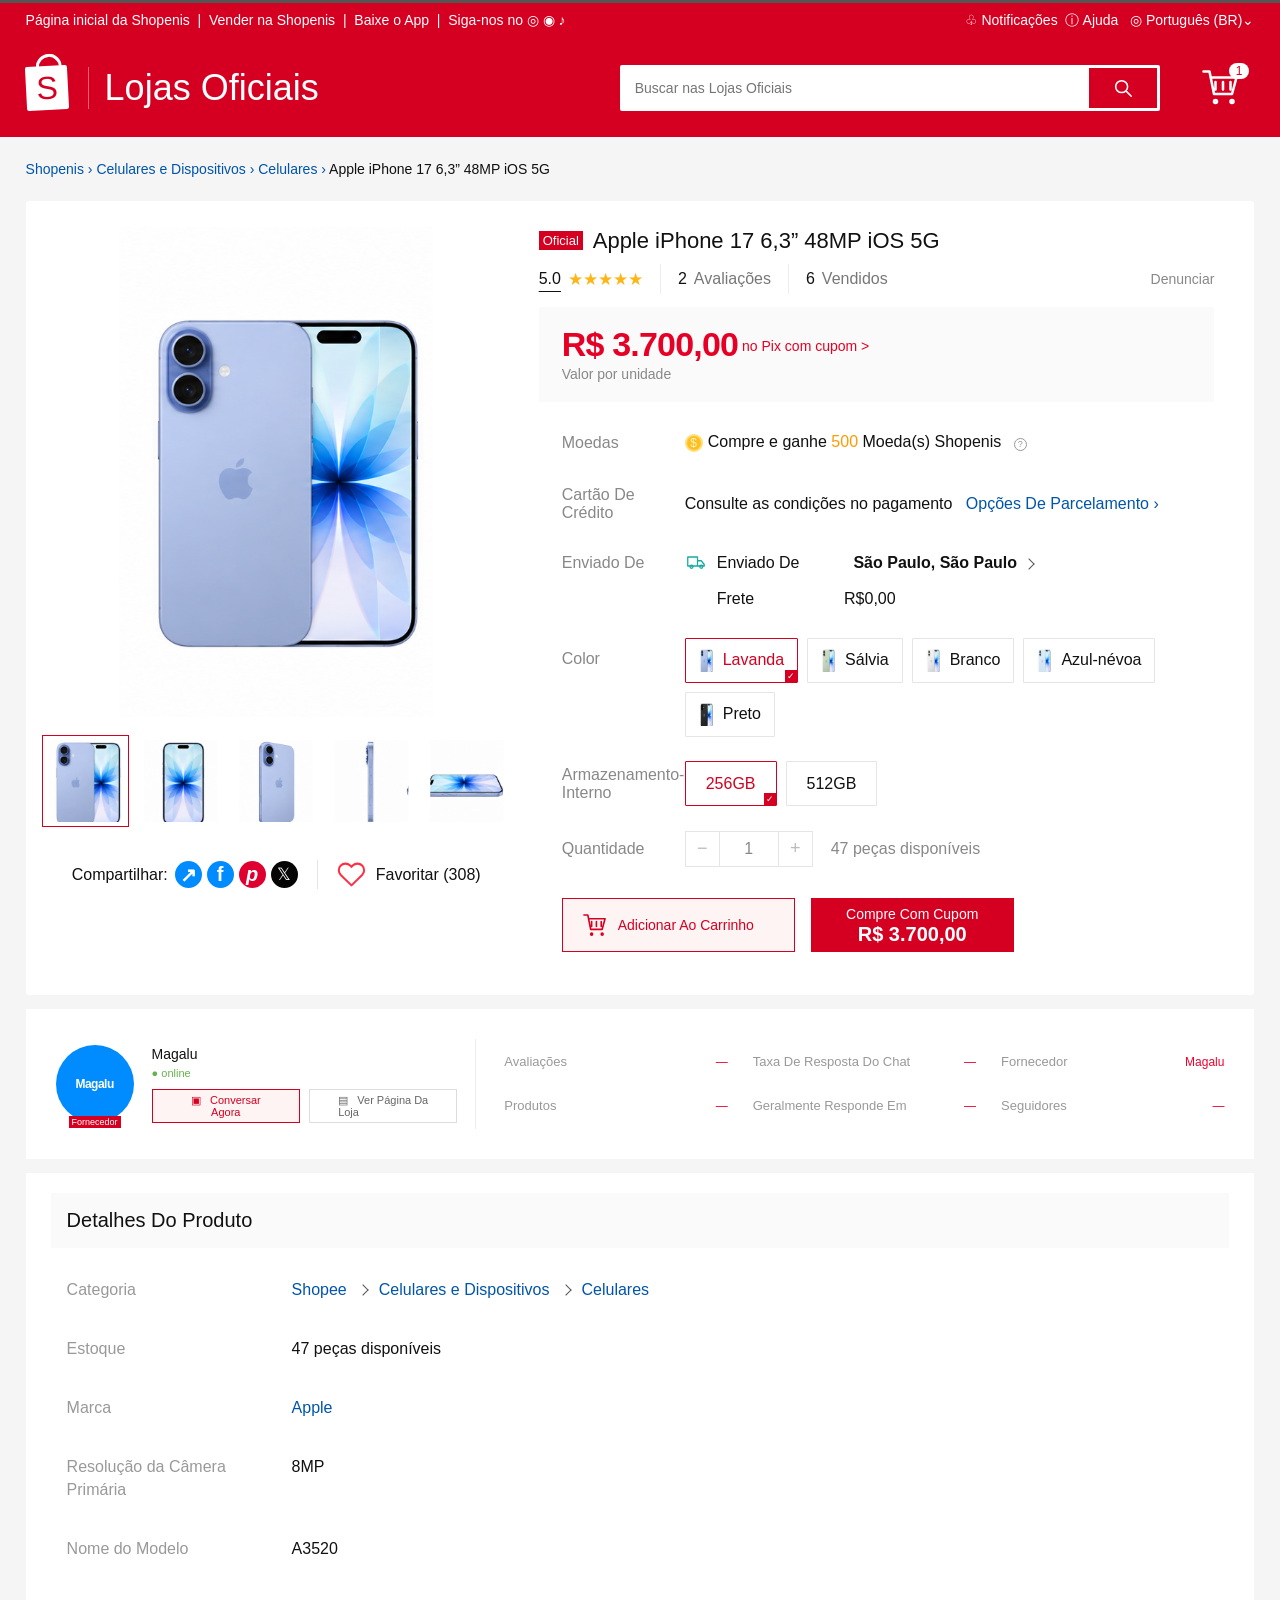
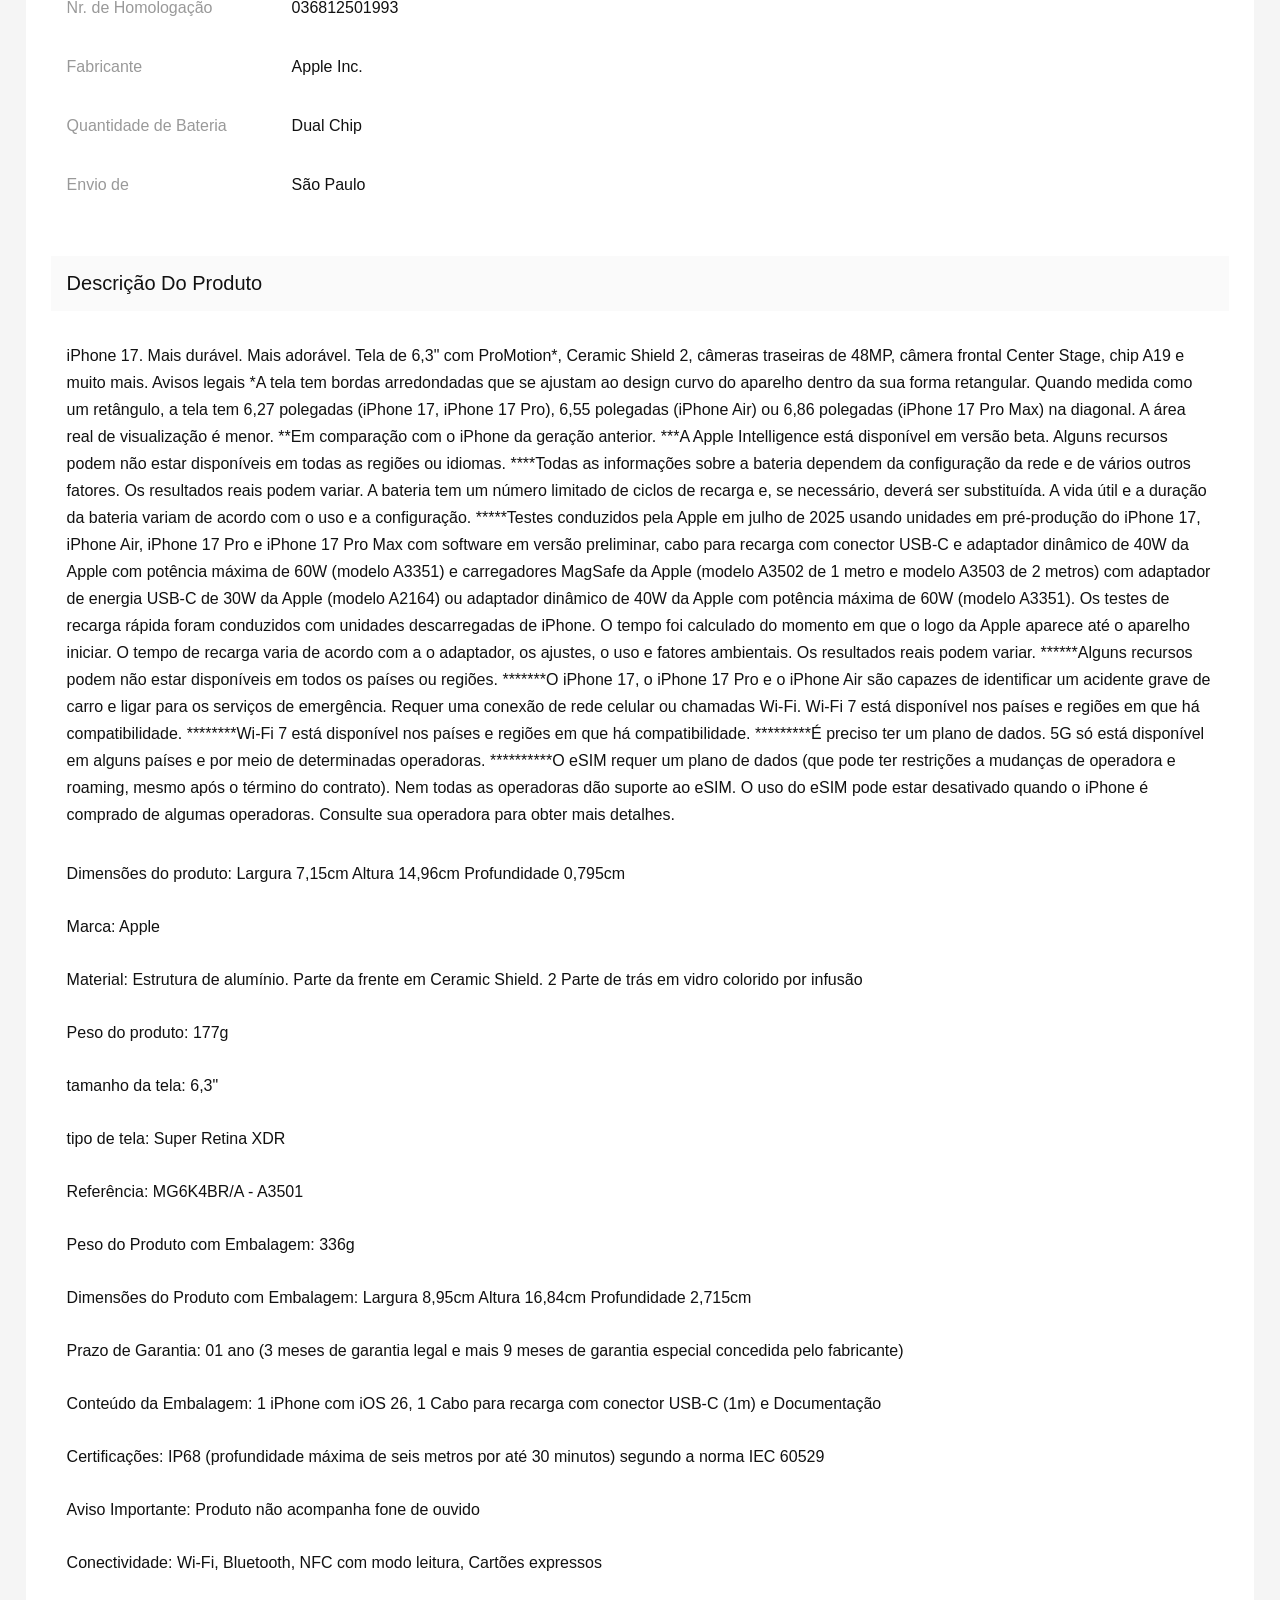
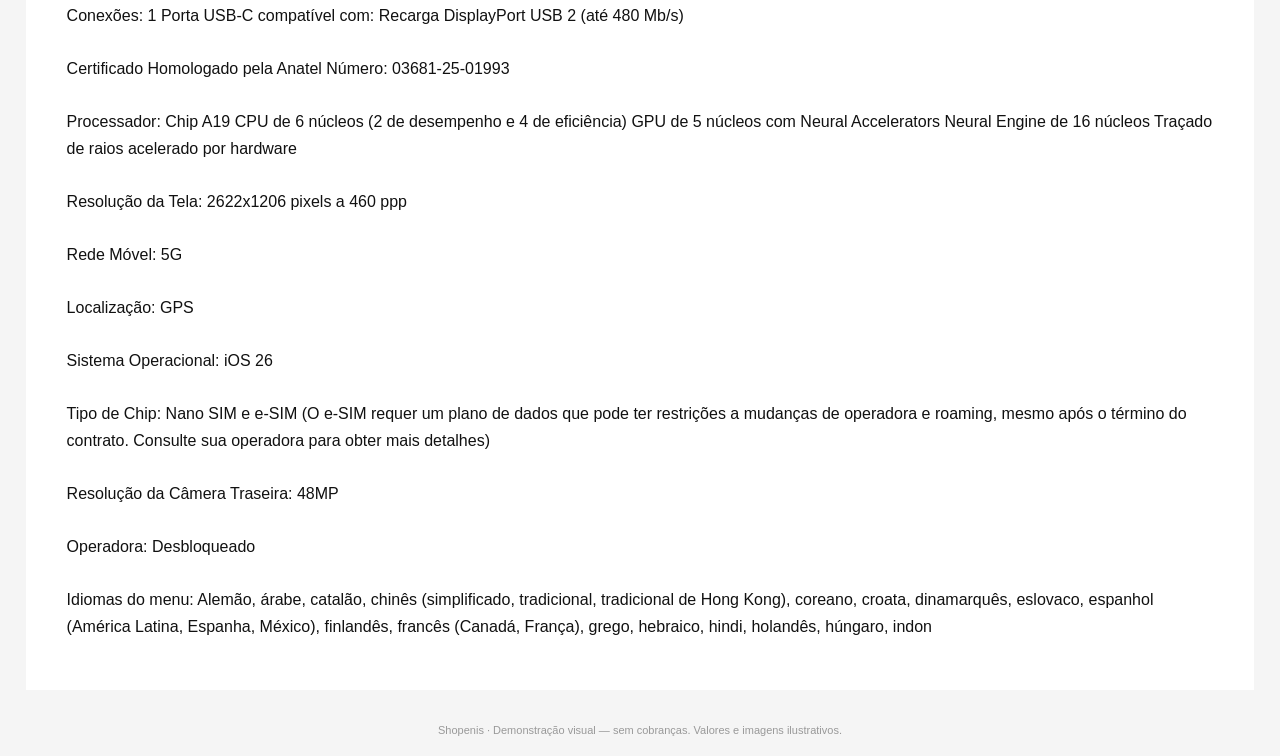
==== commit 66f7e20a: "Set iPhone unit price to BRL 3700 across all variants" ====
--- a/index.html
+++ b/index.html
@@ -1,7 +1,7 @@
 <!doctype html><html lang="pt-BR"><head><meta charset="UTF-8"><meta name="viewport" content="width=device-width,initial-scale=1"><title>Shopenis | iPhone 17</title><link rel="stylesheet" href="style.css"></head><body>
 <header id="header"><div class="topbar wrap"><span>Página inicial da Shopenis &nbsp;|&nbsp; Vender na Shopenis &nbsp;|&nbsp; Baixe o App &nbsp;|&nbsp; Siga-nos no ◎ ◉ ♪</span><span>♧ Notificações &nbsp;ⓘ Ajuda &nbsp; ◎ Português (BR)⌄</span></div><div class="masthead wrap"><a href="./" class="brand"><span class="bag">S</span><span id="brand-title">Lojas Oficiais</span></a><span id="page-title"></span><form class="search" role="search"><input aria-label="Buscar na loja" placeholder="Buscar nas Lojas Oficiais"><button aria-label="Buscar"><svg class="icon" viewBox="0 0 24 24" aria-hidden="true"><circle cx="10.5" cy="10.5" r="6.5"/><path d="m16 16 5 5"/></svg></button></form><button id="cart-icon" aria-label="Ver carrinho"><svg class="icon" viewBox="0 0 24 24" aria-hidden="true"><circle cx="9" cy="21" r="1"/><circle cx="20" cy="21" r="1"/><path d="M1 1h4l3 15h12l3-11H6M9 8v5m5-5v5m5-5v5"/></svg><sup>1</sup></button></div></header>
 <main class="wrap">
-<section id="product"><p class="breadcrumb">Shopenis › Celulares e Dispositivos › Celulares › <span>Apple iPhone 17 6,3” 48MP iOS 5G</span></p><div class="product-panel white"><div class="gallery"><div class="product-art"><div id="product-image" class="product-image gallery-sprite" role="img" aria-label="iPhone 17 azul-lavanda: vista frontal e traseira"></div></div><div class="thumbs"><button class="chosen" aria-label="Vista principal" data-view="pair" aria-pressed="true"><span class="gallery-thumb gallery-sprite" style="--view-position:0%"></span></button><button class="" aria-label="Vista frontal" data-view="front" aria-pressed="false"><span class="gallery-thumb gallery-sprite" style="--view-position:25%"></span></button><button class="" aria-label="Vista traseira" data-view="back" aria-pressed="false"><span class="gallery-thumb gallery-sprite" style="--view-position:50%"></span></button><button class="" aria-label="Vista lateral" data-view="side" aria-pressed="false"><span class="gallery-thumb gallery-sprite" style="--view-position:75%"></span></button><button class="" aria-label="Detalhe" data-view="detail" aria-pressed="false"><span class="gallery-thumb gallery-sprite" style="--view-position:100%"></span></button></div><div class="social">Compartilhar: <span class="social-links"><a href="https://www.messenger.com/" aria-label="Messenger">↗</a><a href="https://www.facebook.com/" aria-label="Facebook">f</a><a href="https://www.pinterest.com/" aria-label="Pinterest">p</a><a href="https://x.com/" aria-label="X">𝕏</a></span><i></i><button id="favorite" aria-pressed="false"><svg class="icon" viewBox="0 0 24 24" aria-hidden="true"><path d="M20.8 4.6a5.5 5.5 0 0 0-7.8 0L12 5.7l-1.1-1.1a5.5 5.5 0 0 0-7.8 7.8L12 21l8.8-8.6a5.5 5.5 0 0 0 0-7.8Z"/></svg><span>Favoritar (308)</span></button></div></div><div class="product-info"><h1><small>Oficial</small> Apple iPhone 17 6,3” 48MP iOS 5G</h1><div class="reviews"><u>5.0</u> <span>★★★★★</span><i></i> 2 <em>Avaliações</em><i></i> 6 <em>Vendidos</em><button>Denunciar</button></div><div class="price-box"><div><strong id="price"></strong> <span>no Pix com cupom &gt;</span></div><small>ou R$6.458,86 sem cupom em outros métodos de pagamento</small></div><div class="info-row"><label>Moedas</label><div><span class="coin">$</span>Compre e ganhe <span class="gold">500</span> Moeda(s) Shopenis <span class="hint">?</span></div></div><div class="info-row"><label>Cartão De<br>Crédito</label><div>12x R$529,91 &nbsp; <a>Opções De Parcelamento ›</a></div></div><div class="info-row shipping"><label>Enviado De</label><div><p><svg class="icon" viewBox="0 0 24 24" aria-hidden="true"><path d="M1 4h13v12H1zM14 9h5l4 5v2h-9"/><circle cx="6" cy="17" r="2"/><circle cx="19" cy="17" r="2"/></svg> Enviado De <b>São Paulo, São Paulo <span class="breadcrumb-chevron"></span></b></p><p>Frete <span class="freight-price">R$0,00</span></p></div></div><div class="info-row"><label>Color</label><div id="colors" class="options"></div></div><div class="info-row"><label>Armazenamento-<br>Interno</label><div class="options"><button class="option selected" data-gb="256" aria-label="256GB" aria-pressed="true">256GB</button><button class="option" data-gb="512" aria-label="512GB" aria-pressed="false">512GB</button></div></div><div class="info-row"><label>Quantidade</label><div class="quantity"><button data-qty="-1" aria-label="Diminuir quantidade">−</button><span class="qty">1</span><button data-qty="1" aria-label="Aumentar quantidade">+</button><small class="stock-count" aria-live="polite">47 peças disponíveis</small></div></div><div class="buy-actions"><button class="outline" id="add-cart"><svg class="icon" viewBox="0 0 24 24" aria-hidden="true"><circle cx="9" cy="21" r="1"/><circle cx="20" cy="21" r="1"/><path d="M1 1h4l3 15h12l3-11H6M9 8v5m5-5v5m5-5v5"/></svg> Adicionar Ao Carrinho</button><button class="primary red" id="to-address">Compre Com Cupom<br><b class="buy-price"></b></button></div></div></div><div class="seller white"><div class="seller-name"><div class="supplier-avatar"><div class="avatar magalu-avatar">Magalu</div><span>Fornecedor</span></div><div class="supplier-info"><b>Magalu</b><small>● online</small><div class="supplier-actions"><button class="outline" type="button">▣ &nbsp; Conversar<br>Agora</button><a class="store-link" href="https://www.magazineluiza.com.br/" target="_blank" rel="noopener noreferrer">▤ &nbsp; Ver Página Da<br>Loja</a></div></div></div><div class="seller-stats"><p>Avaliações <span>—</span></p><p>Taxa De Resposta Do Chat <span>—</span></p><p>Fornecedor <span>Magalu</span></p><p>Produtos <span>—</span></p><p>Geralmente Responde Em <span>—</span></p><p>Seguidores <span>—</span></p></div></div><div class="details white"><h2>Detalhes Do Produto</h2><dl class="specifications">
+<section id="product"><p class="breadcrumb">Shopenis › Celulares e Dispositivos › Celulares › <span>Apple iPhone 17 6,3” 48MP iOS 5G</span></p><div class="product-panel white"><div class="gallery"><div class="product-art"><div id="product-image" class="product-image gallery-sprite" role="img" aria-label="iPhone 17 azul-lavanda: vista frontal e traseira"></div></div><div class="thumbs"><button class="chosen" aria-label="Vista principal" data-view="pair" aria-pressed="true"><span class="gallery-thumb gallery-sprite" style="--view-position:0%"></span></button><button class="" aria-label="Vista frontal" data-view="front" aria-pressed="false"><span class="gallery-thumb gallery-sprite" style="--view-position:25%"></span></button><button class="" aria-label="Vista traseira" data-view="back" aria-pressed="false"><span class="gallery-thumb gallery-sprite" style="--view-position:50%"></span></button><button class="" aria-label="Vista lateral" data-view="side" aria-pressed="false"><span class="gallery-thumb gallery-sprite" style="--view-position:75%"></span></button><button class="" aria-label="Detalhe" data-view="detail" aria-pressed="false"><span class="gallery-thumb gallery-sprite" style="--view-position:100%"></span></button></div><div class="social">Compartilhar: <span class="social-links"><a href="https://www.messenger.com/" aria-label="Messenger">↗</a><a href="https://www.facebook.com/" aria-label="Facebook">f</a><a href="https://www.pinterest.com/" aria-label="Pinterest">p</a><a href="https://x.com/" aria-label="X">𝕏</a></span><i></i><button id="favorite" aria-pressed="false"><svg class="icon" viewBox="0 0 24 24" aria-hidden="true"><path d="M20.8 4.6a5.5 5.5 0 0 0-7.8 0L12 5.7l-1.1-1.1a5.5 5.5 0 0 0-7.8 7.8L12 21l8.8-8.6a5.5 5.5 0 0 0 0-7.8Z"/></svg><span>Favoritar (308)</span></button></div></div><div class="product-info"><h1><small>Oficial</small> Apple iPhone 17 6,3” 48MP iOS 5G</h1><div class="reviews"><u>5.0</u> <span>★★★★★</span><i></i> 2 <em>Avaliações</em><i></i> 6 <em>Vendidos</em><button>Denunciar</button></div><div class="price-box"><div><strong id="price"></strong> <span>no Pix com cupom &gt;</span></div><small>Valor por unidade</small></div><div class="info-row"><label>Moedas</label><div><span class="coin">$</span>Compre e ganhe <span class="gold">500</span> Moeda(s) Shopenis <span class="hint">?</span></div></div><div class="info-row"><label>Cartão De<br>Crédito</label><div>Consulte as condições no pagamento &nbsp; <a>Opções De Parcelamento ›</a></div></div><div class="info-row shipping"><label>Enviado De</label><div><p><svg class="icon" viewBox="0 0 24 24" aria-hidden="true"><path d="M1 4h13v12H1zM14 9h5l4 5v2h-9"/><circle cx="6" cy="17" r="2"/><circle cx="19" cy="17" r="2"/></svg> Enviado De <b>São Paulo, São Paulo <span class="breadcrumb-chevron"></span></b></p><p>Frete <span class="freight-price">R$0,00</span></p></div></div><div class="info-row"><label>Color</label><div id="colors" class="options"></div></div><div class="info-row"><label>Armazenamento-<br>Interno</label><div class="options"><button class="option selected" data-gb="256" aria-label="256GB" aria-pressed="true">256GB</button><button class="option" data-gb="512" aria-label="512GB" aria-pressed="false">512GB</button></div></div><div class="info-row"><label>Quantidade</label><div class="quantity"><button data-qty="-1" aria-label="Diminuir quantidade">−</button><span class="qty">1</span><button data-qty="1" aria-label="Aumentar quantidade">+</button><small class="stock-count" aria-live="polite">47 peças disponíveis</small></div></div><div class="buy-actions"><button class="outline" id="add-cart"><svg class="icon" viewBox="0 0 24 24" aria-hidden="true"><circle cx="9" cy="21" r="1"/><circle cx="20" cy="21" r="1"/><path d="M1 1h4l3 15h12l3-11H6M9 8v5m5-5v5m5-5v5"/></svg> Adicionar Ao Carrinho</button><button class="primary red" id="to-address">Compre Com Cupom<br><b class="buy-price"></b></button></div></div></div><div class="seller white"><div class="seller-name"><div class="supplier-avatar"><div class="avatar magalu-avatar">Magalu</div><span>Fornecedor</span></div><div class="supplier-info"><b>Magalu</b><small>● online</small><div class="supplier-actions"><button class="outline" type="button">▣ &nbsp; Conversar<br>Agora</button><a class="store-link" href="https://www.magazineluiza.com.br/" target="_blank" rel="noopener noreferrer">▤ &nbsp; Ver Página Da<br>Loja</a></div></div></div><div class="seller-stats"><p>Avaliações <span>—</span></p><p>Taxa De Resposta Do Chat <span>—</span></p><p>Fornecedor <span>Magalu</span></p><p>Produtos <span>—</span></p><p>Geralmente Responde Em <span>—</span></p><p>Seguidores <span>—</span></p></div></div><div class="details white"><h2>Detalhes Do Produto</h2><dl class="specifications">
 <dt>Categoria</dt><dd><a href="https://shopee.com.br/">Shopee</a> <span class="breadcrumb-chevron" aria-hidden="true"></span> <a href="https://shopee.com.br/Celulares-e-Dispositivos-cat.11059988">Celulares e Dispositivos</a> <span class="breadcrumb-chevron" aria-hidden="true"></span> <a href="https://shopee.com.br/Celulares-cat.11059988.11060166">Celulares</a></dd>
 <dt>Estoque</dt><dd class="stock-count">47 peças disponíveis</dd><dt>Marca</dt><dd><a href="https://shopee.com.br/search?brands=1189223">Apple</a></dd><dt>Resolução da Câmera Primária</dt><dd>8MP</dd><dt>Nome do Modelo</dt><dd>A3520</dd><dt>Nr. de Homologação</dt><dd>036812501993</dd><dt>Fabricante</dt><dd>Apple Inc.</dd><dt>Quantidade de Bateria</dt><dd>Dual Chip</dd><dt>Envio de</dt><dd>São Paulo</dd></dl>
 <h2>Descrição Do Produto</h2><div class="product-description">
